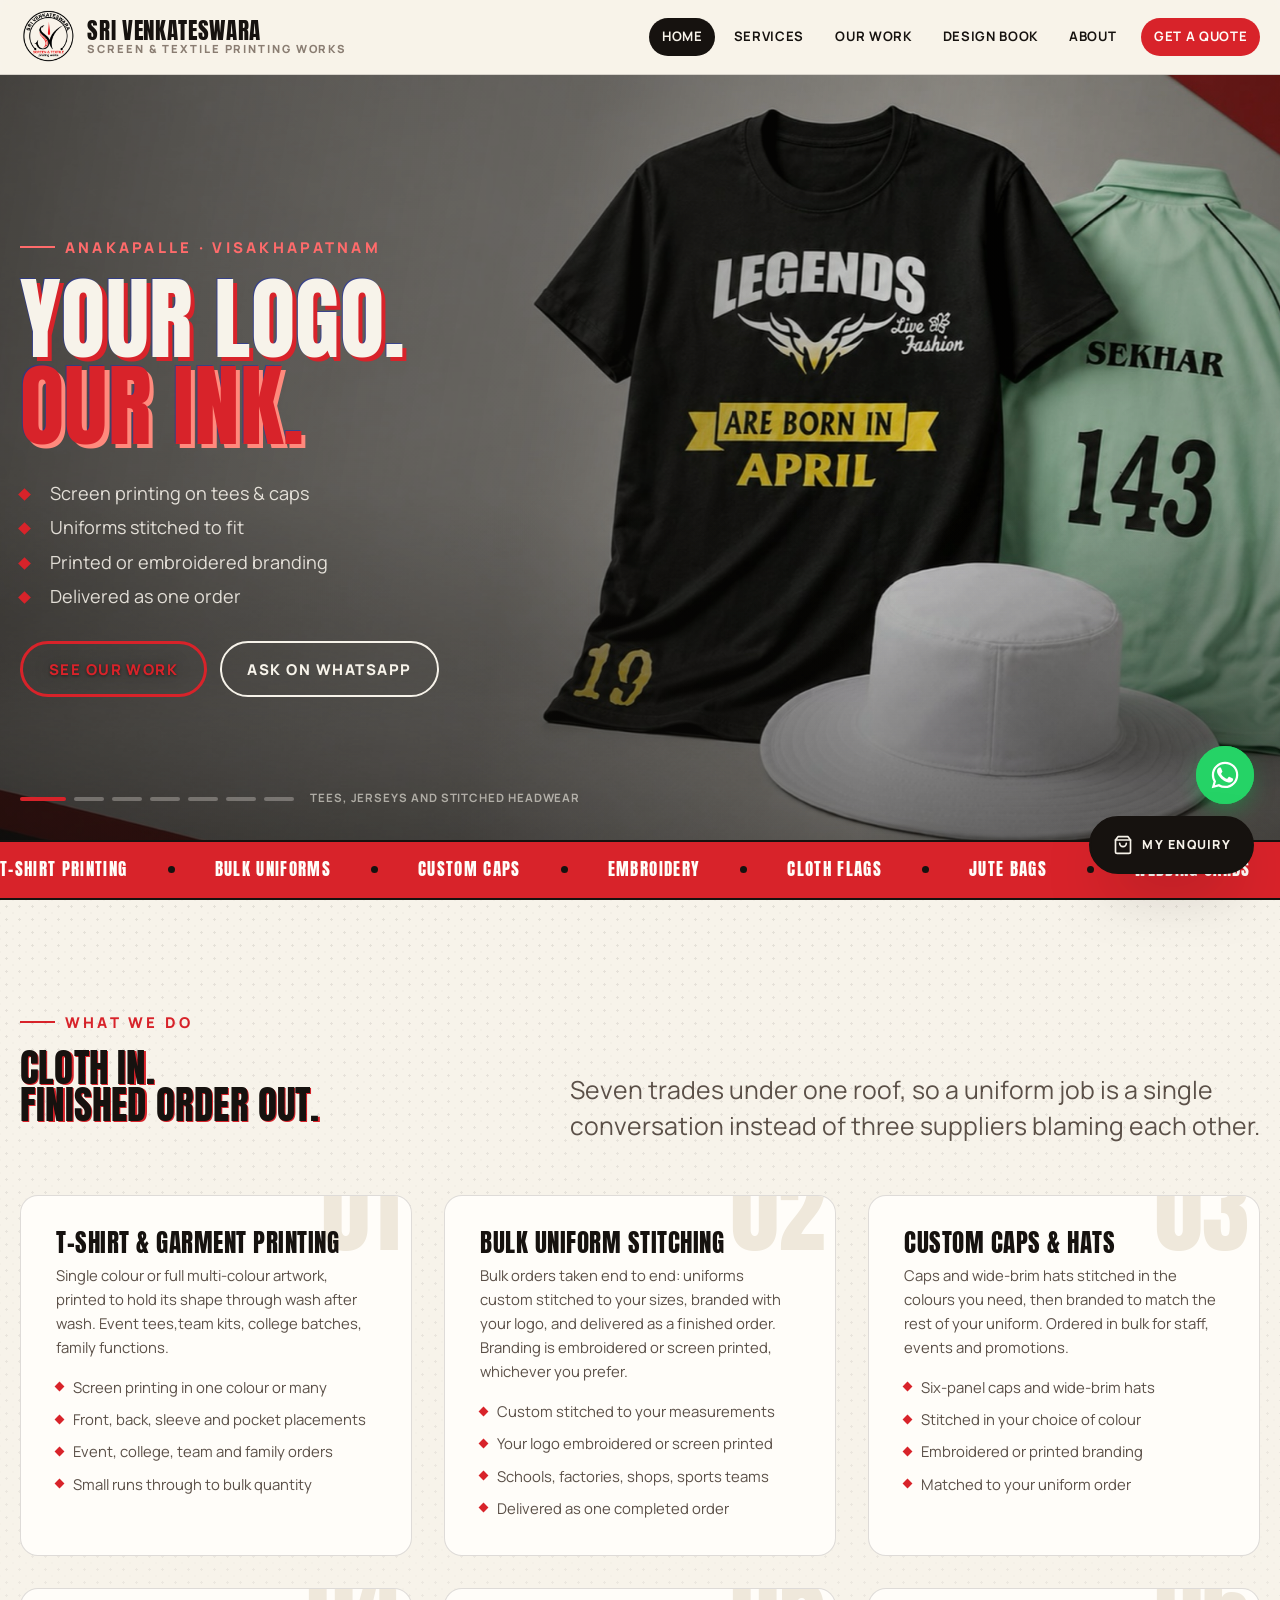
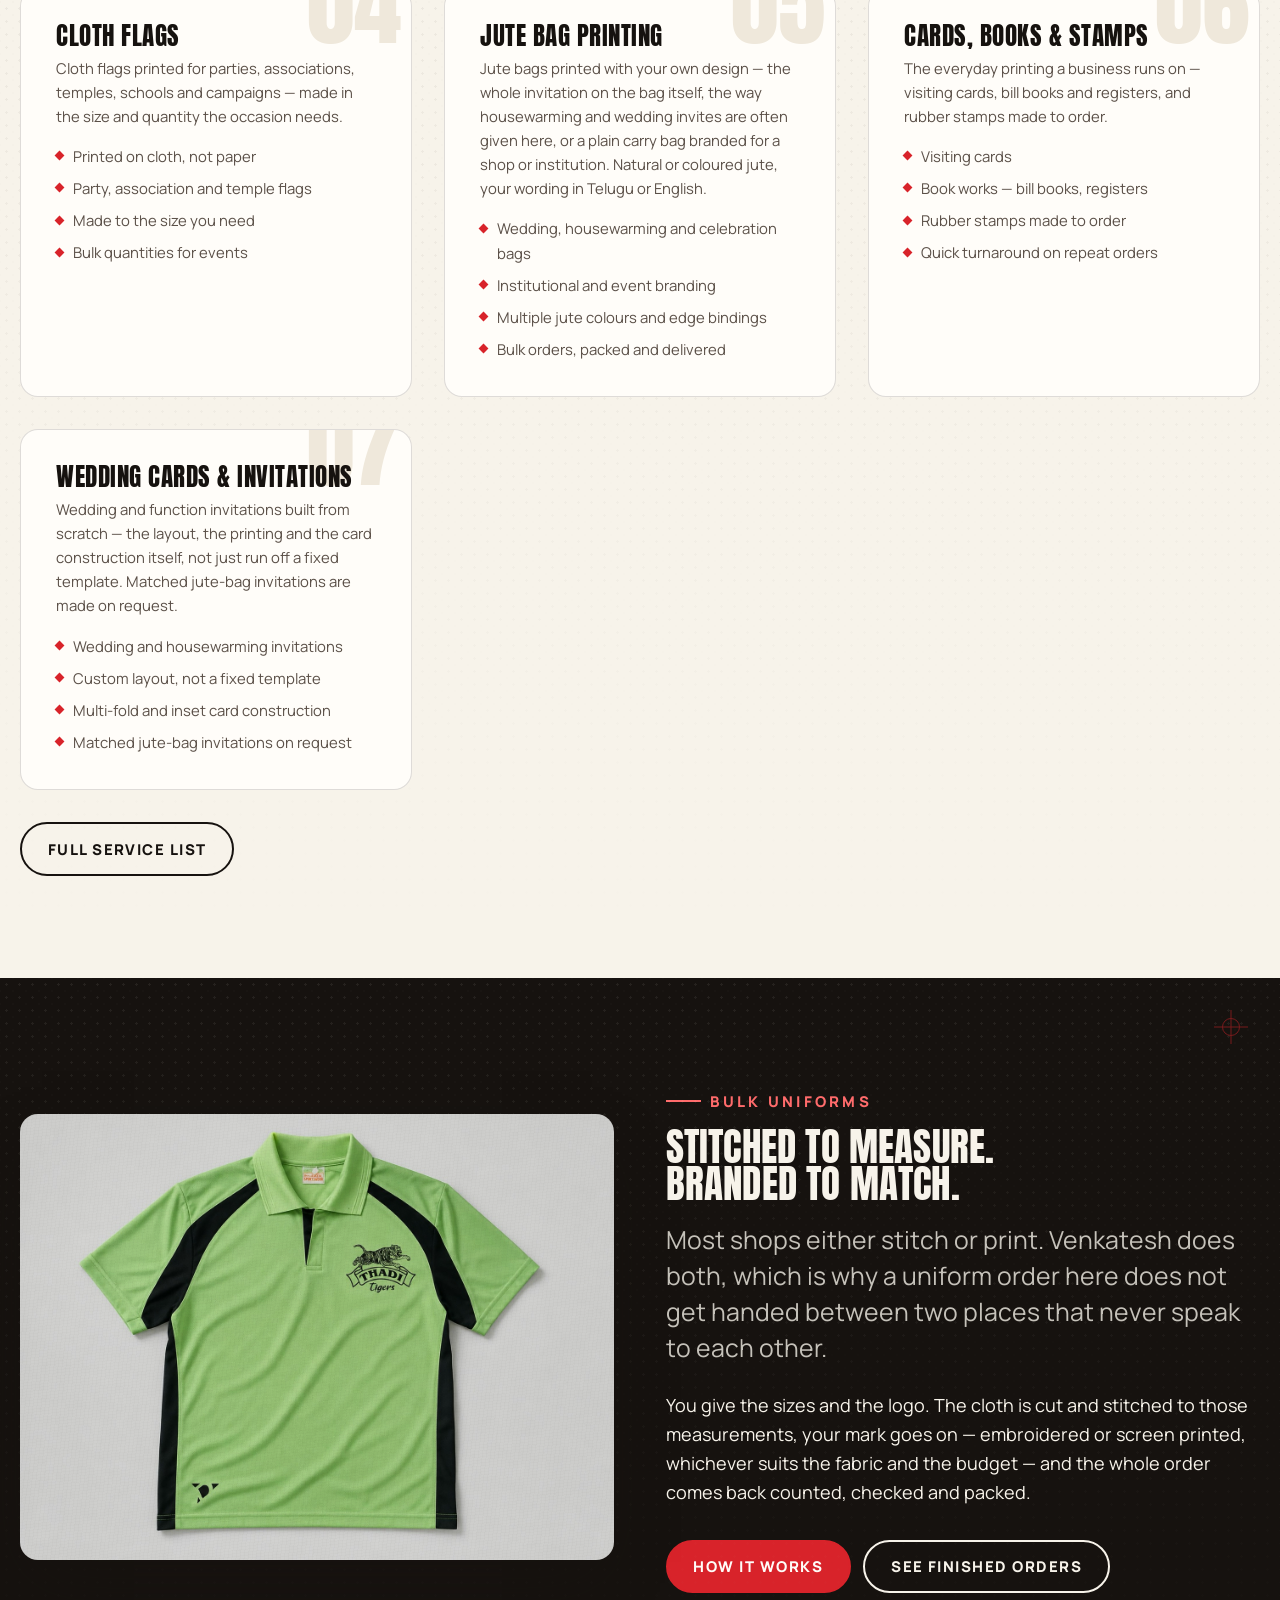
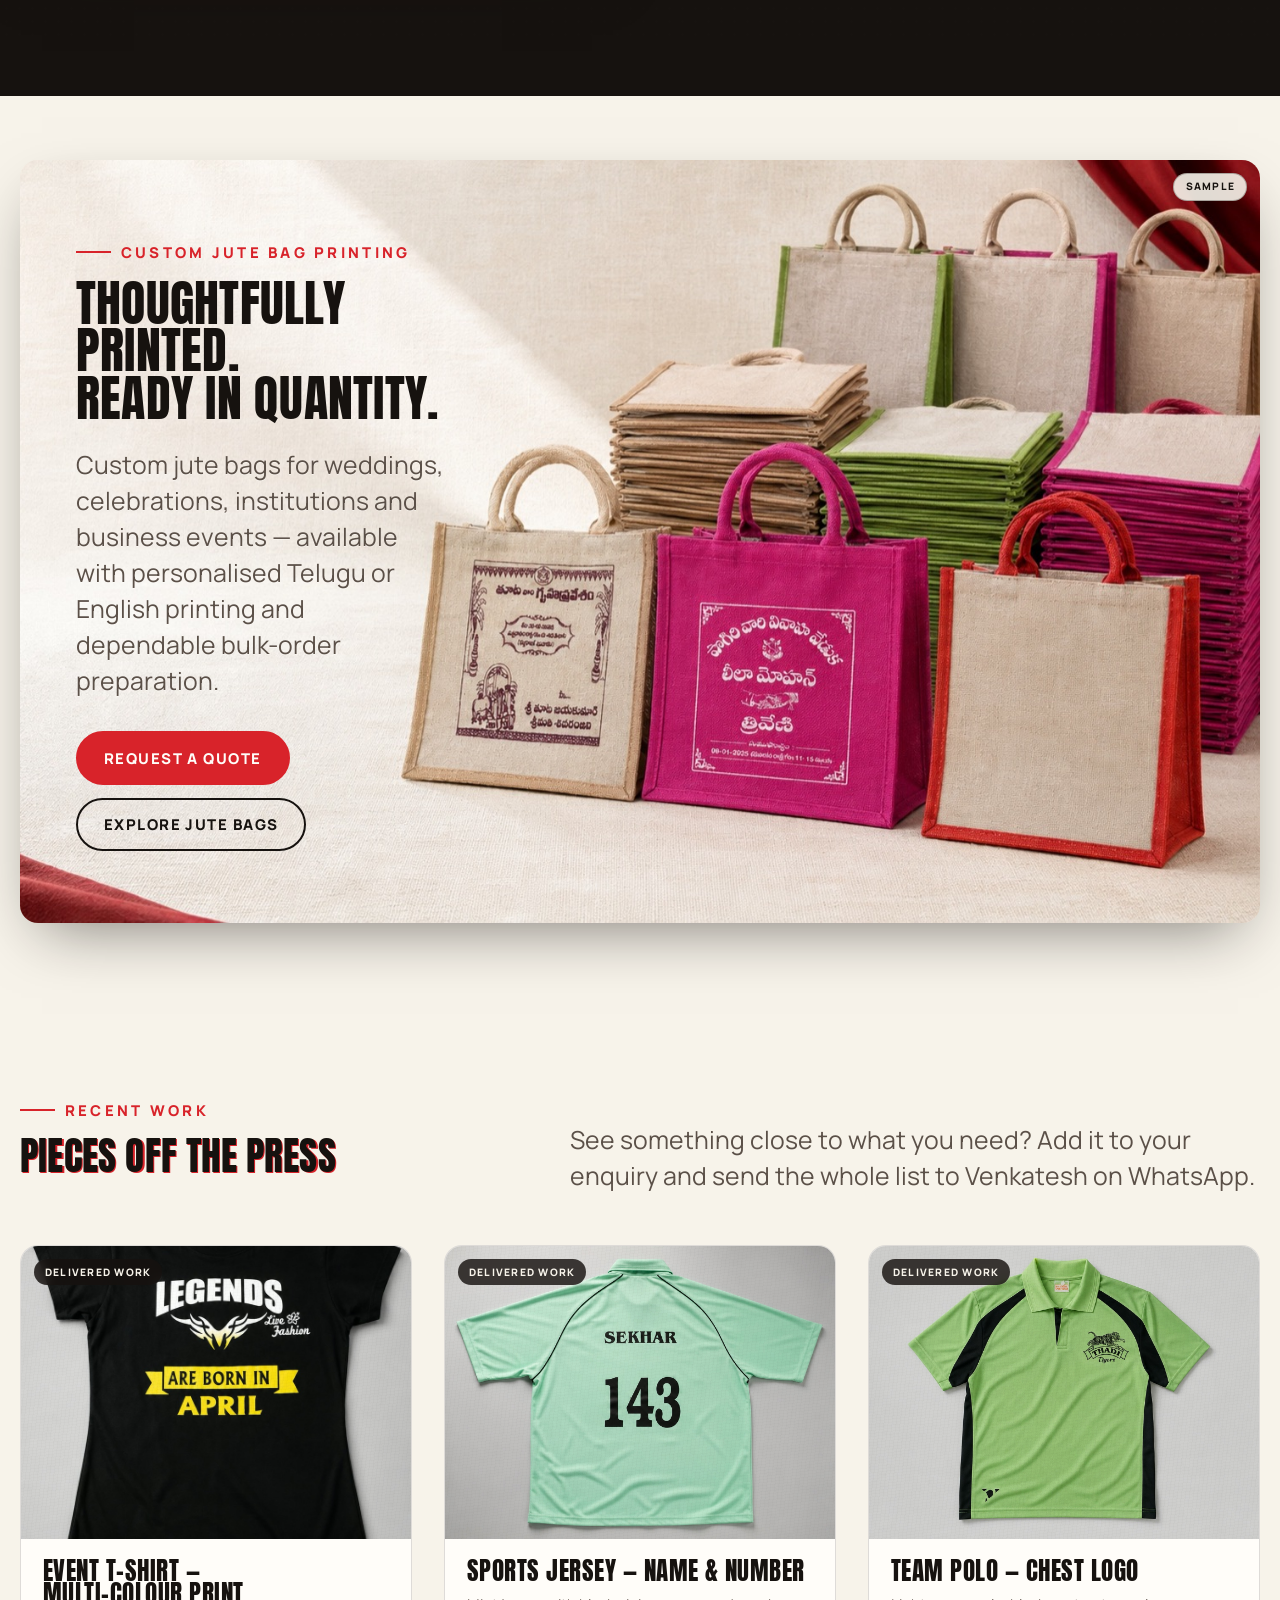
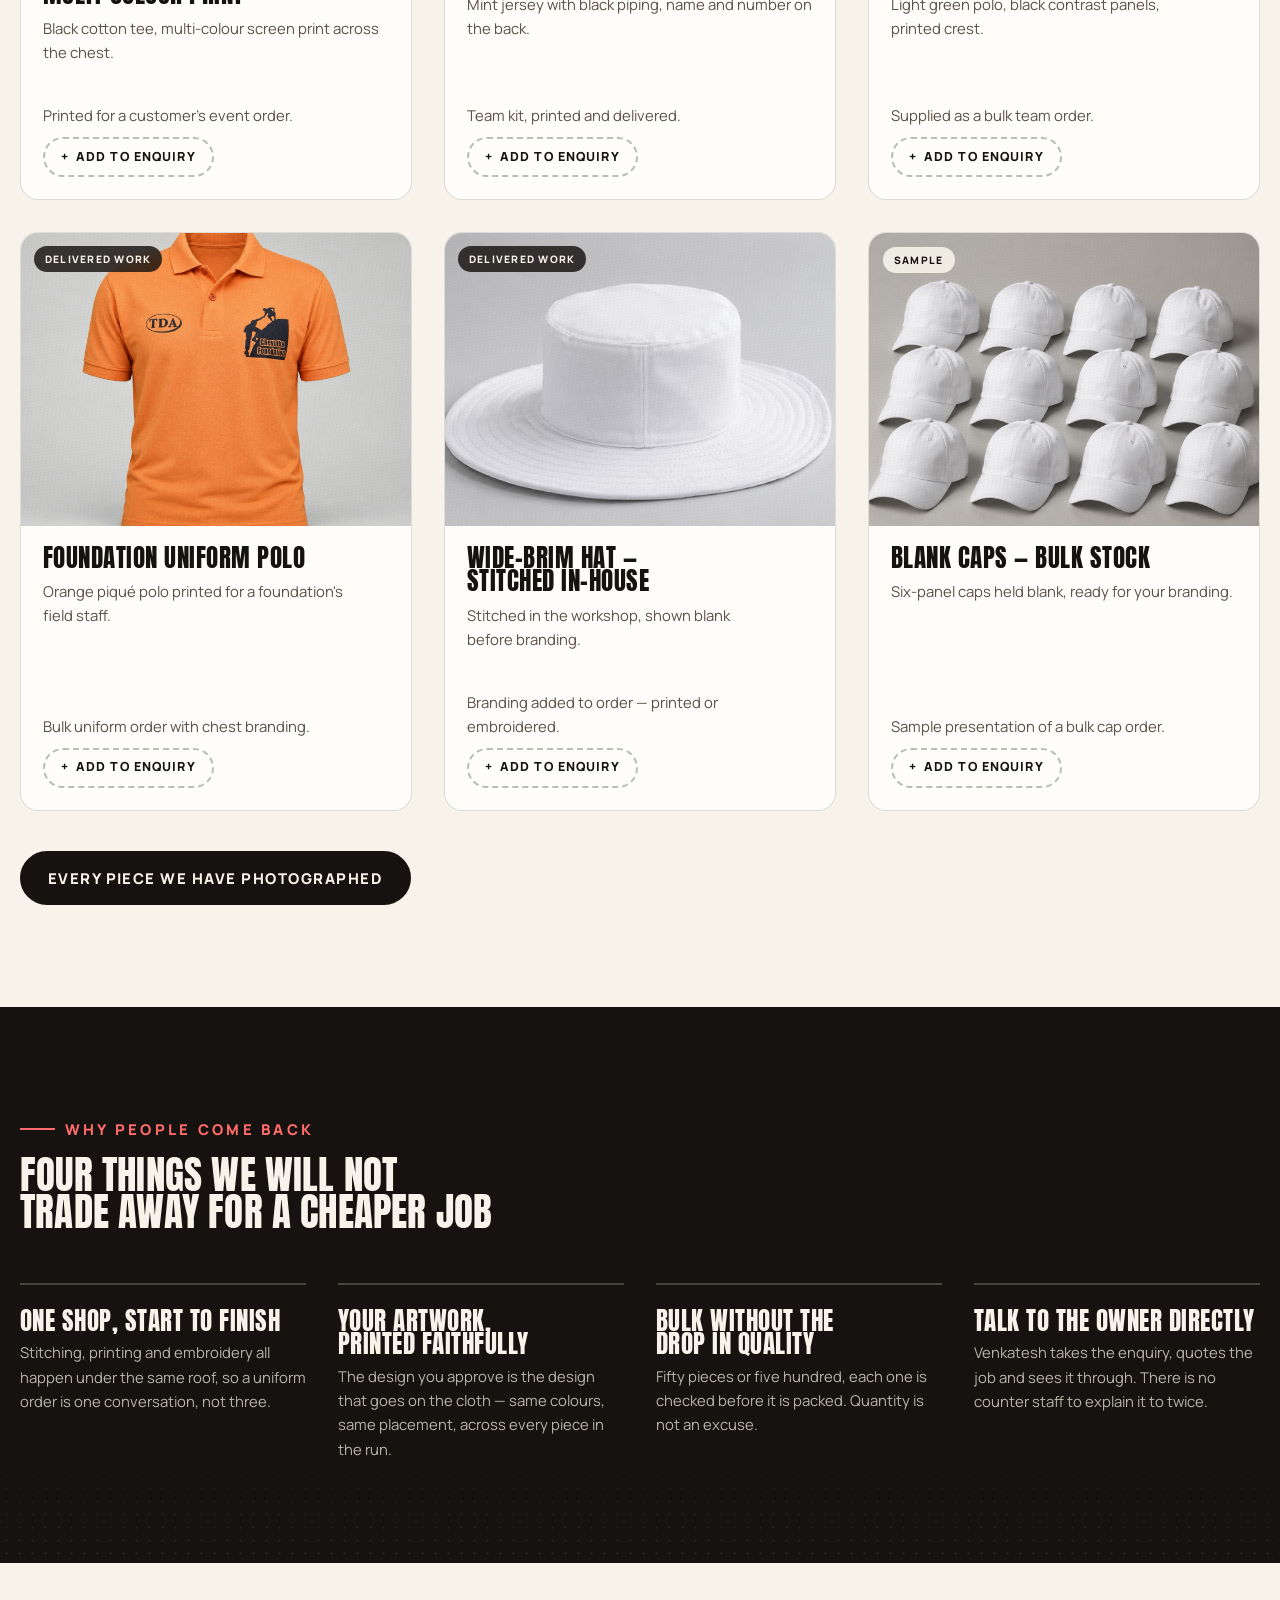
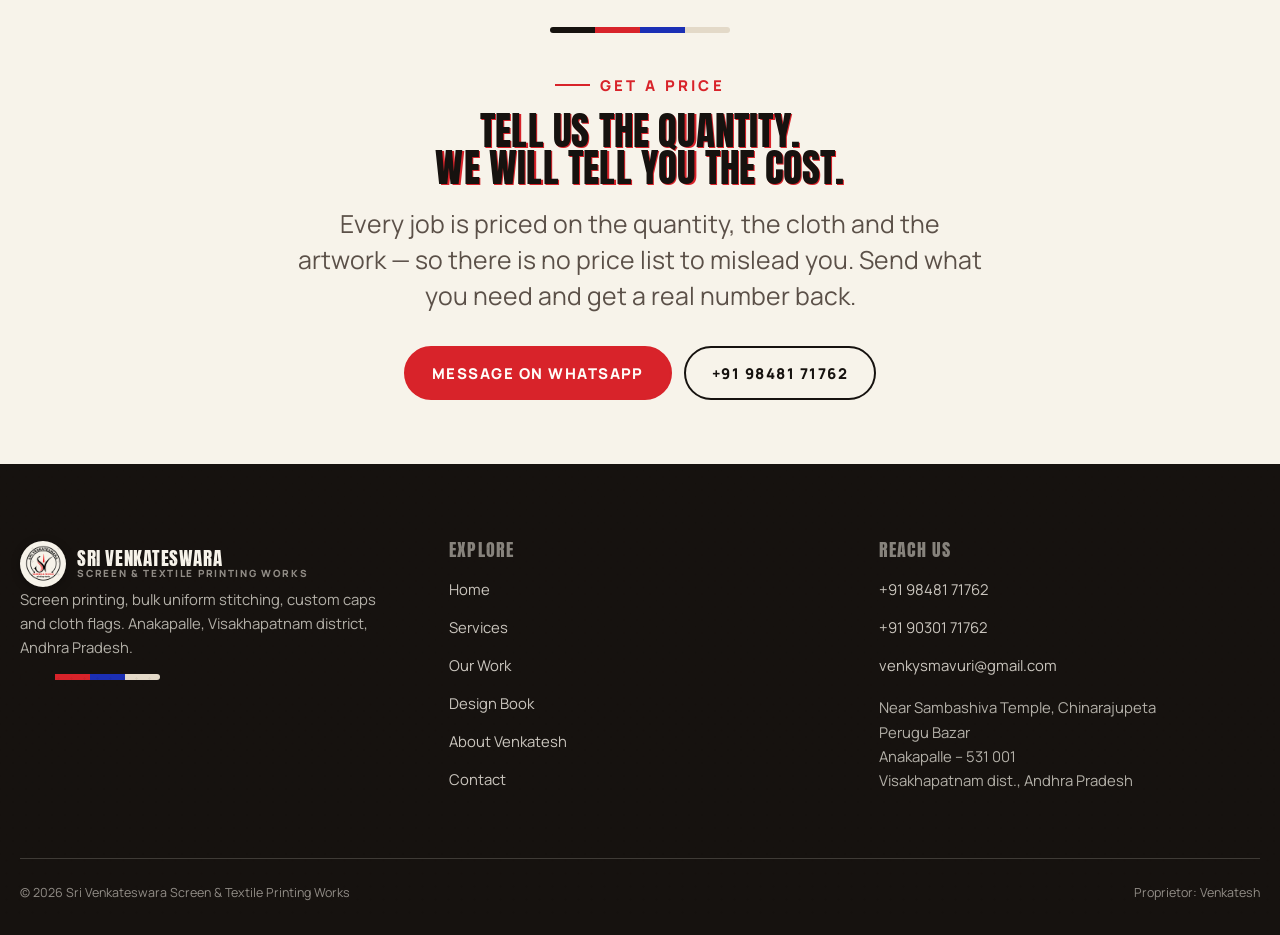
==== index.html @ 753bcceb "first commit" ====
<!doctype html>
<html lang="en">
<head>
<meta charset="utf-8">
<meta name="viewport" content="width=device-width, initial-scale=1">
<title>Sri Venkateswara Screen &amp; Textile Printing Works — Anakapalle</title>
<meta name="description" content="Screen printing, bulk uniform stitching, custom caps and cloth flags in Anakapalle, Visakhapatnam. Uniforms stitched to measure, branded by print or embroidery, delivered as one order.">
<meta name="theme-color" content="#16120f">
<meta name="color-scheme" content="light">

<meta property="og:type" content="website">
<meta property="og:title" content="Sri Venkateswara Screen &amp; Textile Printing Works">
<meta property="og:description" content="Screen printing, bulk uniform stitching and custom caps in Anakapalle. Stitched to measure, branded, delivered.">
<meta property="og:image" content="assets/img/hero/homepage-hero-core-products.jpg">
<meta name="twitter:card" content="summary_large_image">

<link rel="icon" href="assets/img/brand/logo.png" type="image/png">
<link rel="apple-touch-icon" href="assets/img/brand/logo.png">

<link rel="preconnect" href="https://fonts.googleapis.com">
<link rel="preconnect" href="https://fonts.gstatic.com" crossorigin>
<link rel="stylesheet" href="https://fonts.googleapis.com/css2?family=Anton&family=Manrope:wght@400;600;700;800&display=swap">
<link rel="stylesheet" href="assets/css/style.css">
</head>
<body>
<a class="skip-link" href="#main">Skip to main content</a>

<header class="site-header">
  <div class="wrap header-inner">
    <a class="brand" href="index.html">
      <img class="brand-mark" src="assets/img/brand/logo.png" alt="" width="46" height="46">
      <span class="brand-text">
        <span class="brand-name">Sri Venkateswara</span>
        <span class="brand-sub">Screen &amp; Textile Printing Works</span>
      </span>
    </a>

    <button class="nav-toggle" type="button" aria-expanded="false" aria-controls="site-nav">
      <span class="nav-toggle-bars" aria-hidden="true"></span> Menu
    </button>

    <nav class="site-nav" id="site-nav" aria-label="Main">
      <ul>
        <li><a href="index.html" aria-current="page">Home</a></li>
        <li><a href="services.html">Services</a></li>
        <li><a href="work.html">Our Work</a></li>
        <li><a href="sketchbook.html">Design Book</a></li>
        <li><a href="about.html">About</a></li>
        <li><a href="contact.html" class="nav-cta">Get a Quote</a></li>
      </ul>
    </nav>
  </div>
</header>

<main id="main">

  <!-- ================= Hero ================= -->
  <!-- Only slides whose product sits on the right are used here, so the
       headline never lands on top of a garment. -->
  <section class="hero">
    <div class="hero-slides" aria-hidden="true">
      <div class="hero-slide is-active" data-caption="Tees, jerseys and stitched headwear">
        <picture>
          <source media="(max-width: 760px)" srcset="assets/img/hero/mobile/homepage-hero-mobile-core-products.jpg">
          <img src="assets/img/hero/homepage-hero-core-products.jpg" alt="" fetchpriority="high" width="1920" height="1080">
        </picture>
      </div>
      <div class="hero-slide" data-caption="Bulk uniforms, branded to match" data-text-side="right">
        <picture>
          <source media="(max-width: 760px)" data-srcset="assets/img/hero/mobile/homepage-hero-mobile-uniforms.jpg">
          <img data-src="assets/img/hero/homepage-hero-uniforms.jpg" alt="" loading="lazy" width="1920" height="1080">
        </picture>
      </div>
      <div class="hero-slide" data-caption="Personalised couple and family tees">
        <picture>
          <source media="(max-width: 760px)" data-srcset="assets/img/hero/mobile/homepage-hero-mobile-couple-shirts.jpg">
          <img data-src="assets/img/hero/homepage-hero-couple-shirts.jpg" alt="" loading="lazy" width="1920" height="1080">
        </picture>
      </div>
      <div class="hero-slide" data-caption="Multi-colour print, into the weave">
        <picture>
          <source media="(max-width: 760px)" data-srcset="assets/img/hero/mobile/homepage-hero-mobile-textile-print.jpg">
          <img data-src="assets/img/hero/homepage-hero-textile-print.jpg" alt="" loading="lazy" width="1920" height="1080">
        </picture>
      </div>
      <div class="hero-slide" data-caption="Custom caps and branded headwear" data-text-side="right" style="--mob-crop-y:68%">
        <picture>
          <source media="(max-width: 760px)" data-srcset="assets/img/hero/mobile/homepage-hero-mobile-branded-headwear.jpg">
          <img data-src="assets/img/hero/homepage-hero-branded-headwear.jpg" alt="" loading="lazy" width="1920" height="1080">
        </picture>
      </div>
      <div class="hero-slide" data-caption="Custom printed jute bags" style="--mob-crop-y:62%">
        <picture>
          <source media="(max-width: 760px)" data-srcset="assets/img/hero/mobile/jute-hero-mobile.jpg">
          <img data-src="assets/img/hero/jute-hero-desktop.jpg" alt="" loading="lazy" width="1600" height="900">
        </picture>
      </div>
      <div class="hero-slide" data-caption="Anakapalle, since the shop opened">
        <picture>
          <source media="(max-width: 760px)" data-srcset="assets/img/hero/mobile/homepage-hero-mobile-3d-brand.jpg">
          <img data-src="assets/img/hero/homepage-hero-3d-brand-v3.jpg" alt="" loading="lazy" width="1920" height="1080">
        </picture>
      </div>
    </div>

    <div class="wrap">
      <div class="hero-body">
        <p class="kicker">Anakapalle &middot; Visakhapatnam</p>
        <h1 class="misreg">Your logo.<em>Our ink.</em></h1>
        <ul class="hero-points">
          <li>Screen printing on tees &amp; caps</li>
          <li>Uniforms stitched to fit</li>
          <li>Printed or embroidered branding</li>
          <li>Delivered as one order</li>
        </ul>
        <div class="hero-actions">
          <a class="btn btn--outline-red" href="work.html">See our work</a>
          <a class="btn btn--ghost" data-wa-link href="#" target="_blank" rel="noopener">
            Ask on WhatsApp</a>
        </div>
      </div>
    </div>

    <div class="hero-foot">
      <div class="hero-dots" role="group" aria-label="Choose a slide"></div>
      <p class="hero-caption"></p>
    </div>
  </section>

  <!-- A print run of the services, passing by. -->
  <div class="ticker" aria-hidden="true">
    <div class="ticker-track">
      <span>T-Shirt Printing</span><span>Bulk Uniforms</span>
      <span>Custom Caps</span><span>Embroidery</span><span>Cloth Flags</span>
      <span>Jute Bags</span><span>Wedding Cards</span>
      <span>Visiting Cards</span><span>Rubber Stamps</span><span>Book Works</span>
      <span>T-Shirt Printing</span><span>Bulk Uniforms</span>
      <span>Custom Caps</span><span>Embroidery</span><span>Cloth Flags</span>
      <span>Jute Bags</span><span>Wedding Cards</span>
      <span>Visiting Cards</span><span>Rubber Stamps</span><span>Book Works</span>
    </div>
  </div>

  <!-- ================= Services ================= -->
  <section class="section">
    <div class="halftone" aria-hidden="true"></div>
    <div class="wrap">
      <div class="section-head section-head--split" data-reveal>
        <div>
          <p class="kicker">What we do</p>
          <h2 class="misreg--tight">Cloth in.<br>Finished order out.</h2>
        </div>
        <p class="lede">Seven trades under one roof, so a uniform job is a single
          conversation instead of three suppliers blaming each other.</p>
      </div>

      <div class="grid grid--3" data-services></div>

      <p class="mt-3" style="margin-top:2rem">
        <a class="btn btn--ghost" href="services.html">Full service list</a>
      </p>
    </div>
  </section>

  <!-- ================= The uniform story ================= -->
  <section class="section on-ink">
    <div class="halftone" aria-hidden="true"></div>
    <span class="regmark" style="top:2rem;right:2rem" aria-hidden="true"><span></span></span>
    <div class="wrap">
      <div class="split" data-reveal>
        <div class="split-media grain">
          <img src="assets/img/products/uniform-thadi-tigers-studio.jpg"
               alt="A light green team polo shirt with black contrast panels and a printed chest crest"
               loading="lazy">
        </div>
        <div>
          <p class="kicker">Bulk uniforms</p>
          <h2>Stitched to measure.<br>Branded to match.</h2>
          <p class="lede">Most shops either stitch or print. Venkatesh does both, which
            is why a uniform order here does not get handed between two places
            that never speak to each other.</p>
          <p>You give the sizes and the logo. The cloth is cut and stitched to
            those measurements, your mark goes on &mdash; embroidered or screen
            printed, whichever suits the fabric and the budget &mdash; and the
            whole order comes back counted, checked and packed.</p>
          <div class="hero-actions">
            <a class="btn btn--red" href="services.html#uniforms">How it works</a>
            <a class="btn btn--ghost" href="work.html">See finished orders</a>
          </div>
        </div>
      </div>
    </div>
  </section>

  <!-- ================= Jute bags ================= -->
  <section class="section section--tight">
    <div class="wrap">
      <div class="promo" data-reveal>
        <div class="promo-media">
          <span class="badge badge--mock badge--tr">Sample</span>
          <picture>
            <source media="(max-width: 760px)" srcset="assets/img/hero/mobile/jute-hero-mobile.jpg">
            <img src="assets/img/hero/jute-hero-desktop.jpg"
                 alt="Natural, pink and multi-coloured jute bags with padded handles, printed with wedding invitations, arranged with folded blank bags"
                 loading="lazy" width="1600" height="900">
          </picture>
        </div>
        <div class="promo-body">
          <p class="kicker">Custom jute bag printing</p>
          <h2>Thoughtfully printed.<br>Ready in quantity.</h2>
          <p class="lede">Custom jute bags for weddings, celebrations,
            institutions and business events &mdash; available with personalised
            Telugu or English printing and dependable bulk-order preparation.</p>
          <div class="hero-actions">
            <a class="btn btn--red" href="contact.html">Request a Quote</a>
            <a class="btn btn--ghost" href="services.html#jute-process">Explore Jute Bags</a>
          </div>
        </div>
      </div>
    </div>
  </section>

  <!-- ================= Work ================= -->
  <section class="section">
    <div class="wrap">
      <div class="section-head section-head--split" data-reveal>
        <div>
          <p class="kicker">Recent work</p>
          <h2 class="misreg--tight">Pieces off the press</h2>
        </div>
        <p class="lede">See something close to what you need? Add it to your
          enquiry and send the whole list to Venkatesh on WhatsApp.</p>
      </div>

      <div class="grid grid--3" data-work-grid data-limit="6"></div>

      <p style="margin-top:2.5rem">
        <a class="btn" href="work.html">Every piece we have photographed</a>
      </p>
    </div>
  </section>

  <!-- ================= Promises ================= -->
  <section class="section on-ink">
    <div class="wrap">
      <div class="section-head" data-reveal>
        <p class="kicker">Why people come back</p>
        <h2>Four things we will not<br>trade away for a cheaper job</h2>
      </div>
      <div class="grid grid--4" data-promises></div>
    </div>
    <div class="halftone halftone--edge" aria-hidden="true"></div>
  </section>

  <!-- ================= Call to action ================= -->
  <section class="section section--tight">
    <div class="wrap wrap--narrow" style="text-align:center" data-reveal>
      <div class="inkstrip" style="max-width:180px;margin:0 auto 2rem"><i></i><i></i><i></i><i></i></div>
      <p class="kicker" style="justify-content:center">Get a price</p>
      <h2 class="misreg--tight">Tell us the quantity.<br>We will tell you the cost.</h2>
      <p class="lede" style="margin-inline:auto">Every job is priced on the
        quantity, the cloth and the artwork &mdash; so there is no price list to
        mislead you. Send what you need and get a real number back.</p>
      <div class="hero-actions" style="justify-content:center">
        <a class="btn btn--red" data-wa-link href="#" target="_blank" rel="noopener">
          Message on WhatsApp</a>
        <a class="btn btn--ghost" data-tel href="#">Call the shop</a>
      </div>
    </div>
  </section>

</main>

<footer class="site-footer">
  <div class="halftone" aria-hidden="true"></div>
  <div class="wrap footer-grid">
    <div>
      <a class="brand" href="index.html">
        <img class="brand-mark" src="assets/img/brand/logo.png" alt="" width="46" height="46">
        <span class="brand-text">
          <span class="brand-name">Sri Venkateswara</span>
          <span class="brand-sub">Screen &amp; Textile Printing Works</span>
        </span>
      </a>
      <p class="footer-blurb">Screen printing, bulk uniform stitching, custom caps
        and cloth flags. Anakapalle, Visakhapatnam district, Andhra Pradesh.</p>
      <div class="inkstrip" style="max-width:140px"><i></i><i></i><i></i><i></i></div>
    </div>

    <nav class="footer-nav" aria-label="Pages">
      <h4>Explore</h4>
      <ul>
        <li><a href="index.html">Home</a></li>
        <li><a href="services.html">Services</a></li>
        <li><a href="work.html">Our Work</a></li>
        <li><a href="sketchbook.html">Design Book</a></li>
        <li><a href="about.html">About Venkatesh</a></li>
        <li><a href="contact.html">Contact</a></li>
      </ul>
    </nav>

    <div class="footer-nav">
      <h4>Reach us</h4>
      <ul>
        <li><a data-tel href="#">+91 98481 71762</a></li>
        <li><a data-tel-alt href="#">+91 90301 71762</a></li>
        <li><a data-email href="#">venkysmavuri@gmail.com</a></li>
      </ul>
      <p class="footer-blurb" style="margin-top:1rem" data-address></p>
    </div>
  </div>

  <div class="wrap footer-bottom">
    <p>&copy; <span data-year>2026</span> Sri Venkateswara Screen &amp; Textile Printing Works</p>
    <p>Proprietor: Venkatesh</p>
  </div>
</footer>

<script src="assets/js/data.js"></script>
<script src="assets/js/site.js"></script>
</body>
</html>
---- assets/css/style.css ----
/* =========================================================================
   Sri Venkateswara Screen & Textile Printing Works
   -------------------------------------------------------------------------
   The whole site's styling. No framework, no build step, nothing to install:
   this file and two small scripts are the site.

   The look comes from the trade itself. A screen print is ink pressed
   through mesh, one colour at a time, each colour on its own screen. When
   the screens sit a hair out of true you get misregistration — a red ghost
   peeking out from behind the black. Printers chase it away; here it is the
   house signature, used deliberately on headings and nowhere else.

   Everything textural is drawn with gradients — halftone dots, ink grain,
   registration marks — so there is not one decorative image to download.

   Sections: 1 Tokens  2 Reset  3 Type  4 Layout  5 Ink motifs  6 Buttons
             7 Header  8 Hero  9 Cards  10 Sections  11 Footer
             12 Quote dock  13 Lightbox  14 Motion  15 Print
   ========================================================================= */

/* ---------- 1. Tokens ---------------------------------------------------- */
:root {
  /* Ink. Not pure black — printing ink on cloth never is. */
  --ink:          #16120f;
  --ink-2:        #2a231e;
  --ink-soft:     #5b5048;
  --ink-faint:    #8a7d72;

  /* The two colours off the shop's own logo and card. */
  --red:          #d8232a;
  --red-deep:     #a8161c;
  --red-lit:      #ff8a7d;   /* the same ink laid thinner — for ghosting red on red */
  --red-glow:     rgba(216, 35, 42, .32);
  --blue:         #1b2fb5;

  /* Paper. Warm, because cloth and card are warm. */
  --paper:        #f7f3ea;
  --paper-2:      #efe8db;
  --paper-3:      #e3d9c8;
  --white:        #fffdf9;

  --line:         rgba(22, 18, 15, .14);
  --line-strong:  rgba(22, 18, 15, .28);

  /* Type. Anton is a poster face — it is the condensed shout you see
     screen printed across the front of a tee. Manrope reads underneath it. */
  --display: "Anton", "Haettenschweiler", "Arial Narrow", sans-serif;
  --body:    "Manrope", ui-sans-serif, system-ui, -apple-system, "Segoe UI", sans-serif;

  /* A fluid scale, so nothing needs a breakpoint to stay in proportion. */
  --step--1: clamp(.82rem, .78rem + .2vw, .93rem);
  --step-0:  clamp(1rem, .95rem + .25vw, 1.13rem);
  --step-1:  clamp(1.25rem, 1.15rem + .5vw, 1.6rem);
  --step-2:  clamp(1.7rem, 1.45rem + 1.2vw, 2.6rem);
  --step-3:  clamp(2.3rem, 1.8rem + 2.4vw, 4rem);
  --step-4:  clamp(3rem, 2rem + 4.6vw, 6.5rem);

  --wrap:    1240px;
  --wrap-narrow: 780px;

  --r-sm: 4px;
  --r:    10px;
  --r-lg: 18px;
  --r-pill: 999px;

  --shadow-sm: 0 1px 2px rgba(22, 18, 15, .1);
  --shadow:    0 6px 20px -8px rgba(22, 18, 15, .38);
  --shadow-lg: 0 24px 60px -22px rgba(22, 18, 15, .55);

  --dur: .28s;
  --ease: cubic-bezier(.22, .61, .36, 1);

  --header-h: 74px;
  --ticker-h: 60px;

  color-scheme: light;
}

/* ---------- 2. Reset ----------------------------------------------------- */
*, *::before, *::after { box-sizing: border-box; }

html {
  -webkit-text-size-adjust: 100%;
  scroll-behavior: smooth;
  scroll-padding-top: calc(var(--header-h) + 1rem);
}

body {
  margin: 0;
  background: var(--paper);
  color: var(--ink);
  font-family: var(--body);
  font-size: var(--step-0);
  line-height: 1.62;
  -webkit-font-smoothing: antialiased;
  overflow-x: hidden;
}

img, svg, video { display: block; max-width: 100%; }
img { height: auto; }

button, input, select, textarea { font: inherit; color: inherit; }
button { cursor: pointer; }

a { color: inherit; }

:focus-visible {
  outline: 3px solid var(--blue);
  outline-offset: 3px;
  border-radius: 2px;
}

.visually-hidden {
  position: absolute !important;
  width: 1px; height: 1px;
  margin: -1px; padding: 0;
  overflow: hidden;
  clip: rect(0 0 0 0);
  clip-path: inset(50%);
  white-space: nowrap;
}

.skip-link {
  position: absolute;
  top: -100px; left: 1rem;
  z-index: 999;
  padding: .7rem 1.2rem;
  background: var(--ink);
  color: var(--paper);
  font-weight: 700;
  border-radius: 0 0 var(--r) var(--r);
  transition: top var(--dur) var(--ease);
}
.skip-link:focus { top: 0; }

/* ---------- 3. Type ------------------------------------------------------ */
h1, h2, h3, h4 {
  font-family: var(--display);
  font-weight: 400;
  line-height: .96;
  letter-spacing: .005em;
  text-transform: uppercase;
  margin: 0 0 .5em;
  text-wrap: balance;
}

h1 { font-size: var(--step-3); }
h2 { font-size: var(--step-2); }
h3 { font-size: var(--step-1); letter-spacing: .02em; }
h4 { font-size: var(--step-0); letter-spacing: .06em; }

p { margin: 0 0 1em; text-wrap: pretty; }
p:last-child { margin-bottom: 0; }

/* The house signature. A red screen sitting a hair behind the black one,
   exactly the way a two-colour job looks when the registration is off by a
   thread. Drawn with a shadow, so the text stays real text — selectable,
   searchable, and readable to a screen reader. */
.misreg {
  position: relative;
  text-shadow:
    .045em .045em 0 var(--red),
   -.012em -.012em 0 rgba(27, 47, 181, .55);
}
.misreg--tight { text-shadow: .03em .03em 0 var(--red); }

/* Knocked-out type: the paper showing through the ink. */
.knockout {
  color: transparent;
  -webkit-text-stroke: 2px var(--ink);
  text-stroke: 2px var(--ink);
}
.on-ink .knockout { -webkit-text-stroke-color: var(--paper); text-stroke-color: var(--paper); }

/* The little label above a heading — set like a job-sheet reference. */
.kicker {
  display: inline-flex;
  align-items: center;
  gap: .6rem;
  margin: 0 0 1rem;
  font-family: var(--body);
  font-size: var(--step--1);
  font-weight: 800;
  letter-spacing: .22em;
  text-transform: uppercase;
  color: var(--red);
}
.kicker::before {
  content: "";
  width: 2.2rem; height: 2px;
  background: currentColor;
}
.on-ink .kicker { color: #ff6b6b; }

.lede {
  font-size: var(--step-1);
  line-height: 1.45;
  color: var(--ink-soft);
  max-width: 46ch;
}
.on-ink .lede { color: rgba(247, 243, 234, .78); }

.muted { color: var(--ink-soft); }
.small { font-size: var(--step--1); }

/* ---------- 4. Layout ---------------------------------------------------- */
.wrap {
  width: min(100% - 2.5rem, var(--wrap));
  margin-inline: auto;
}
.wrap--narrow { max-width: var(--wrap-narrow); }

.section { padding: clamp(3.5rem, 8vw, 7rem) 0; position: relative; }
.section--tight { padding: clamp(2.5rem, 5vw, 4rem) 0; }

/* Ink sections: the press run, white cloth to black. */
.on-ink {
  background: var(--ink);
  color: var(--paper);
}
.on-ink h1, .on-ink h2, .on-ink h3 { color: var(--paper); }

.grid { display: grid; gap: clamp(1.2rem, 2.5vw, 2rem); }
.grid--2 { grid-template-columns: repeat(auto-fit, minmax(min(100%, 320px), 1fr)); }
.grid--3 { grid-template-columns: repeat(auto-fit, minmax(min(100%, 290px), 1fr)); }
.grid--4 { grid-template-columns: repeat(auto-fit, minmax(min(100%, 220px), 1fr)); }

.section-head {
  max-width: 60ch;
  margin-bottom: clamp(2rem, 4vw, 3.5rem);
}
.section-head--split {
  max-width: none;
  display: flex;
  flex-wrap: wrap;
  align-items: flex-end;
  justify-content: space-between;
  gap: 1.5rem;
}
.section-head--split > div { max-width: 52ch; }

/* ---------- 5. Ink motifs ------------------------------------------------ */
/* Halftone: the dot screen that turns a photograph into something a press
   can print. Two offset dot grids, so it reads as a screen and not as
   polka dots. Purely decorative, so it never carries meaning. */
.halftone {
  position: absolute;
  inset: 0;
  pointer-events: none;
  opacity: .5;
  background-image:
    radial-gradient(circle at center, currentColor 1.1px, transparent 1.2px),
    radial-gradient(circle at center, currentColor .7px, transparent .8px);
  background-size: 13px 13px, 13px 13px;
  background-position: 0 0, 6.5px 6.5px;
  color: rgba(22, 18, 15, .16);
  -webkit-mask-image: linear-gradient(180deg, #000, transparent);
  mask-image: linear-gradient(180deg, #000, transparent);
}
.on-ink .halftone { color: rgba(247, 243, 234, .14); }

/* A fade of the dot screen used as an edge, top or bottom of a band. */
.halftone--edge {
  inset: auto 0 0 0;
  height: 120px;
  -webkit-mask-image: linear-gradient(0deg, #000, transparent);
  mask-image: linear-gradient(0deg, #000, transparent);
}

/* Registration crosshair — the target printed outside the artwork so each
   screen can be lined up against the last. */
.regmark {
  position: absolute;
  width: 34px; height: 34px;
  opacity: .5;
  pointer-events: none;
  color: var(--red);
}
.regmark::before,
.regmark::after {
  content: "";
  position: absolute;
  background: currentColor;
}
.regmark::before { left: 50%; top: 0; bottom: 0; width: 1px; transform: translateX(-50%); }
.regmark::after  { top: 50%; left: 0; right: 0; height: 1px; transform: translateY(-50%); }
.regmark span {
  position: absolute;
  inset: 8px;
  border: 1px solid currentColor;
  border-radius: 50%;
}

/* Ink grain, laid over photographs so they sit on the same paper as the
   rest of the page rather than floating above it. */
.grain::after {
  content: "";
  position: absolute;
  inset: 0;
  pointer-events: none;
  opacity: .3;
  mix-blend-mode: multiply;
  background-image:
    repeating-linear-gradient(97deg,  rgba(22, 18, 15, .05) 0 1px, transparent 1px 4px),
    repeating-linear-gradient(173deg, rgba(22, 18, 15, .04) 0 1px, transparent 1px 3px);
}

/* The colour-separation strip: the ink swatches from a job sheet. */
.inkstrip {
  display: flex;
  height: 6px;
  overflow: hidden;
  border-radius: var(--r-pill);
}
.inkstrip i { flex: 1; }
.inkstrip i:nth-child(1) { background: var(--ink); }
.inkstrip i:nth-child(2) { background: var(--red); }
.inkstrip i:nth-child(3) { background: var(--blue); }
.inkstrip i:nth-child(4) { background: var(--paper-3); }

/* ---------- 6. Buttons --------------------------------------------------- */
.btn {
  display: inline-flex;
  align-items: center;
  justify-content: center;
  gap: .55rem;
  min-height: 50px;
  padding: .8rem 1.6rem;
  border: 2px solid var(--ink);
  border-radius: var(--r-pill);
  background: var(--ink);
  color: var(--paper);
  font-family: var(--body);
  font-size: var(--step--1);
  font-weight: 800;
  letter-spacing: .1em;
  text-transform: uppercase;
  text-decoration: none;
  white-space: nowrap;
  transition: transform var(--dur) var(--ease), background var(--dur) var(--ease),
              color var(--dur) var(--ease), box-shadow var(--dur) var(--ease),
              border-color var(--dur) var(--ease);
}
.btn:hover { transform: translateY(-2px); box-shadow: var(--shadow); }
.btn:active { transform: translateY(0); }

.btn--red { background: var(--red); border-color: var(--red); color: var(--white); }
.btn--red:hover { background: var(--red-deep); border-color: var(--red-deep); }

.btn--ghost { background: transparent; color: var(--ink); }
.btn--ghost:hover { background: var(--ink); color: var(--paper); }
.on-ink .btn--ghost { color: var(--paper); border-color: var(--paper); }
.on-ink .btn--ghost:hover { background: var(--paper); color: var(--ink); }

/* Same idea as .btn--ghost — transparent, so the photograph behind it is
   never blocked — but in the brand red rather than the ink/paper pairing,
   and with a heavier border so it still reads as the primary action next to
   a plain outline button like "Ask on WhatsApp". The text carries a soft
   dark halo rather than a solid backing, so it stays legible over whichever
   part of a busy photograph happens to sit behind it without adding a fill
   the request was explicit about not wanting. */
.btn--outline-red {
  background: transparent;
  border-width: 3px;
  border-color: var(--red);
  color: var(--red);
  text-shadow: 0 1px 3px rgba(12, 10, 8, .55), 0 0 16px rgba(12, 10, 8, .4);
}
.btn--outline-red:hover {
  background: var(--red);
  border-color: var(--red);
  color: var(--white);
  text-shadow: none;
}

.btn--sm { min-height: 40px; padding: .5rem 1.1rem; font-size: .76rem; }
.btn--block { width: 100%; }

/* The add-to-quote control on a work card. Reads as a stamp, not a button. */
.btn-add {
  display: inline-flex;
  align-items: center;
  gap: .45rem;
  min-height: 40px;
  padding: .45rem 1rem;
  border: 2px dashed var(--line-strong);
  border-radius: var(--r-pill);
  background: rgba(255, 253, 249, .9);
  font-size: .78rem;
  font-weight: 800;
  letter-spacing: .09em;
  text-transform: uppercase;
  transition: all var(--dur) var(--ease);
}
.btn-add:hover { border-color: var(--red); border-style: solid; color: var(--red); }
.btn-add[aria-pressed="true"] {
  border-style: solid;
  border-color: var(--ink);
  background: var(--ink);
  color: var(--paper);
}

/* ---------- 7. Header ---------------------------------------------------- */
.site-header {
  position: sticky;
  top: 0;
  z-index: 60;
  background: rgba(247, 243, 234, .88);
  backdrop-filter: saturate(180%) blur(14px);
  -webkit-backdrop-filter: saturate(180%) blur(14px);
  border-bottom: 1px solid var(--line);
  transition: box-shadow var(--dur) var(--ease);
}
.site-header.is-stuck { box-shadow: 0 6px 24px -16px rgba(22, 18, 15, .8); }

.header-inner {
  display: flex;
  align-items: center;
  gap: 1.25rem;
  min-height: var(--header-h);
}

.brand {
  display: flex;
  align-items: center;
  gap: .7rem;
  text-decoration: none;
  margin-right: auto;
}
.brand-mark { width: 46px; height: 46px; object-fit: contain; flex: none; }

/* Sized up specifically for the header — the owner's ask, "the logo and
   name aren't visible enough." Scoped to .site-header rather than changing
   the shared .brand-mark/.brand-name/.brand-sub classes outright, so the
   footer's brand block (sized separately, with its own light backing disc)
   is untouched. --header-h stays 74px either way: 56px leaves 18px of
   breathing room top and bottom, comfortably inside the header's existing
   height rather than growing it. */
.site-header .brand-mark { width: 56px; height: 56px; }
.site-header .brand-name { font-size: 1.42rem; }
.site-header .brand-sub { font-size: .7rem; }

/* The logo is black line art (plus a little red) on a transparent PNG —
   reads fine on the header's cream background, but on the footer's dark ink
   it nearly vanishes: only the red flame and "SCREEN & TEXTILE" survive,
   the ring text and monogram outline disappear into the same dark colour.
   Neither the flat black logo nor the "mono" variant is a light-coloured
   version, so rather than generate a new asset, the footer gets a small
   warm-paper disc behind just the mark — cheap, contained, and it keeps
   working even if the logo file itself changes later. */
.site-footer .brand-mark {
  background: var(--paper);
  border-radius: 50%;
  padding: 4px;
  box-shadow: 0 2px 10px rgba(0, 0, 0, .3);
}
.brand-text { display: grid; line-height: 1.05; }
.brand-name {
  font-family: var(--display);
  font-size: 1.16rem;
  letter-spacing: .03em;
  text-transform: uppercase;
}
.brand-sub {
  font-size: .62rem;
  font-weight: 800;
  letter-spacing: .17em;
  text-transform: uppercase;
  color: var(--ink-faint);
}

.site-nav ul {
  display: flex;
  align-items: center;
  gap: .35rem;
  margin: 0; padding: 0;
  list-style: none;
}
.site-nav a {
  display: block;
  padding: .5rem .8rem;
  border-radius: var(--r-pill);
  font-size: .82rem;
  font-weight: 700;
  letter-spacing: .05em;
  text-transform: uppercase;
  text-decoration: none;
  transition: background var(--dur) var(--ease), color var(--dur) var(--ease);
}
.site-nav a:hover { background: var(--paper-3); }
.site-nav a[aria-current="page"] { background: var(--ink); color: var(--paper); }
.site-nav .nav-cta {
  background: var(--red);
  color: var(--white);
  margin-left: .4rem;
}
.site-nav .nav-cta:hover { background: var(--red-deep); }

.nav-toggle {
  display: none;
  align-items: center;
  gap: .5rem;
  min-height: 44px;
  padding: .5rem .9rem;
  border: 2px solid var(--ink);
  border-radius: var(--r-pill);
  background: transparent;
  font-size: .76rem;
  font-weight: 800;
  letter-spacing: .1em;
  text-transform: uppercase;
}
.nav-toggle-bars, .nav-toggle-bars::before, .nav-toggle-bars::after {
  display: block;
  width: 17px; height: 2px;
  background: currentColor;
  transition: transform var(--dur) var(--ease), opacity var(--dur) var(--ease);
}
.nav-toggle-bars { position: relative; }
.nav-toggle-bars::before, .nav-toggle-bars::after { content: ""; position: absolute; left: 0; }
.nav-toggle-bars::before { top: -6px; }
.nav-toggle-bars::after  { top: 6px; }
.nav-toggle[aria-expanded="true"] .nav-toggle-bars { background: transparent; }
.nav-toggle[aria-expanded="true"] .nav-toggle-bars::before { transform: translateY(6px) rotate(45deg); }
.nav-toggle[aria-expanded="true"] .nav-toggle-bars::after  { transform: translateY(-6px) rotate(-45deg); }

@media (max-width: 1020px) {
  .nav-toggle { display: inline-flex; }
  .site-nav {
    position: fixed;
    inset: var(--header-h) 0 auto 0;
    max-height: calc(100dvh - var(--header-h));
    overflow: auto;
    padding: 1rem 1.25rem 2rem;
    background: var(--paper);
    border-bottom: 2px solid var(--ink);
    box-shadow: var(--shadow-lg);
    transform: translateY(-12px);
    opacity: 0;
    visibility: hidden;
    transition: all var(--dur) var(--ease);
  }
  .site-nav.is-open { transform: none; opacity: 1; visibility: visible; }
  .site-nav ul { flex-direction: column; align-items: stretch; gap: .15rem; }
  .site-nav a { padding: .85rem 1rem; font-size: .95rem; border-radius: var(--r); }
  .site-nav .nav-cta { margin: .5rem 0 0; text-align: center; }
}

/* ---------- 8. Hero ------------------------------------------------------ */
.hero {
  position: relative;
  min-height: min(90vh, 780px);
  display: grid;
  align-items: center;
  overflow: hidden;
  background: var(--ink);
  color: var(--paper);
  isolation: isolate;
}

/* Measured, not guessed: header 75px + hero 90vh already consumed the
   whole viewport on a common laptop screen before the ticker even added
   its own 60px, which is why the ticker was landing below the fold. This
   ties the hero's height to the two things sharing the screen with it, so
   header + hero + ticker always fit together by construction rather than
   by a vh number that happens to work on one screen size. Desktop only —
   the mobile hero (≤760px) is a deliberately different, shorter layout
   already tuned separately; leave it alone. */
@media (min-width: 761px) {
  /* The extra 1px accounts for .site-header's bottom border, which isn't
     part of --header-h itself. */
  .hero { min-height: calc(100vh - var(--header-h) - 1px - var(--ticker-h)); }
}

.hero-slides { position: absolute; inset: 0; z-index: 0; }
.hero-slide {
  position: absolute;
  inset: 0;
  opacity: 0;
  transition: opacity 1.1s var(--ease);
}
.hero-slide.is-active { opacity: 1; }
.hero-slide img {
  width: 100%; height: 100%;
  object-fit: cover;
  transform: scale(1.04);
}
/* A punch-in per slide rather than one continuous drift. The old version ran
   on its own 22s clock regardless of how long a slide was actually on
   screen — against a ~3s hold that meant each slide showed a random, barely
   perceptible sliver of a very slow zoom. Tying the animation to
   `.is-active` instead means it restarts from scratch every time a slide
   becomes current: removing the class stops it (the rule stops matching),
   adding it back plays it from the beginning. The duration runs a little
   past the hold time on purpose, so the zoom is still visibly moving when
   the crossfade to the next slide begins rather than sitting still first.
   If HOLD in site.js changes materially, this should move with it. */
.hero-slide.is-active img {
  animation: heroZoom 5s linear forwards;
}
@keyframes heroZoom {
  from { transform: scale(1.04); }
  to   { transform: scale(1.15); }
}

/* The ink wash that keeps the headline readable over any photograph.
   Brought down again here (a second pass — the mobile version had already
   been lightened once) because the same "nearly opaque over most of the
   frame" problem was true on desktop, just less obviously since the photo
   has more room to show through around the copy. This keeps the same shape
   — heaviest where the text sits, clear over the product — at roughly two
   thirds the previous strength. */
.hero-slides::after {
  content: "";
  position: absolute;
  inset: 0;
  background:
    linear-gradient(100deg, rgba(12, 10, 8, .64) 0%, rgba(12, 10, 8, .48) 42%,
                            rgba(12, 10, 8, .14) 70%, rgba(12, 10, 8, .32) 100%),
    linear-gradient(0deg, rgba(12, 10, 8, .48), transparent 45%);
}

.hero-body {
  position: relative;
  z-index: 2;
  padding: clamp(4rem, 10vw, 7rem) 0 clamp(4.5rem, 9vw, 6.5rem);
  max-width: 40ch;
  /* Some slides have the product sitting on the left with the open ground on
     the right — the caps and the uniform slides both do. For those, script
     shifts this whole block across to sit over the empty side instead of on
     top of the product. The shift is a measured pixel transform (set from
     JS, where the box's real width is known) rather than a CSS-only swap
     like justify-content, because that kind of swap cannot be transitioned
     — it would jump instead of sliding. */
  transform: translateX(0);
  transition: transform .7s var(--ease);
  will-change: transform;
}
/* The .hero min-height above is only a floor — .hero-body's own padding
   was the real height driver (216px of vertical padding alone on a
   1440px screen), so the hero never actually got to shrink to fit header
   + ticker until this came down too. Must stay below the base rule above:
   equal specificity, so whichever is later in the file wins regardless
   of the media query. */
@media (min-width: 761px) {
  .hero-body { padding: clamp(2.5rem, 6vw, 4rem) 0 clamp(2.2rem, 5vw, 3.5rem); }
}

/* The wash exists to keep the copy readable over a photograph, so it has to
   move with the copy: heavy over whichever side the text currently sits on,
   fading away from it. The default (in section 8 above) is built for the
   left; this mirrors it for the slides where the block has shifted right. */
.hero.is-text-right .hero-slides::after {
  background:
    linear-gradient(260deg, rgba(12, 10, 8, .64) 0%, rgba(12, 10, 8, .48) 42%,
                            rgba(12, 10, 8, .14) 70%, rgba(12, 10, 8, .32) 100%),
    linear-gradient(0deg, rgba(12, 10, 8, .48), transparent 45%);
}
.hero h1 {
  font-size: var(--step-4);
  margin-bottom: .35em;
}
/* The second line is set in red, so it inherited a red ghost from .misreg —
   red on red, which read as a blur rather than as a second screen. It takes
   a lighter tint of the same ink instead, the way a screen lays down thinner
   on its second pass, so the offset is legible as a separate impression.
   The blue stays as the third, faintest screen. */
.hero h1 em {
  display: block;
  font-style: normal;
  color: var(--red);
  -webkit-text-stroke: 0;
  text-shadow:
    .045em .045em 0 var(--red-lit),
   -.012em -.012em 0 rgba(27, 47, 181, .5);
}
.hero-actions {
  display: flex;
  flex-wrap: wrap;
  gap: .8rem;
  margin-top: 2rem;
}

/* On a phone there is no "left half" for the copy to sit in — the headline
   lands straight on top of the garment. So below 760px the wash stops being
   an angled sweep and becomes a heavy vertical one: dark where the words
   are, clearing towards the bottom so the product is still visible. */
@media (max-width: 760px) {
  /* Third approach for mobile, not a tweak of the second. The wash, then a
     lighter wash, then a frosted card behind the text — every version still
     put words on top of a photograph and asked for contrast insurance to
     make that survive. The owner's call after seeing it live: stop asking
     the photo to double as a text background at all. So the photo and the
     copy split into two honest, stacked zones — a clean image on top with
     nothing over it, and a solid panel below carrying the words. The image
     is finally shown exactly as photographed; the text sits on the page's
     ordinary dark section colour, the same flat ink used everywhere else on
     the site behind light text, so it needs no per-photo tuning ever again. */
  .hero {
    display: flex;
    flex-direction: column;
    min-height: 0;
  }

  /* Not aspect-ratio: every .hero-slide inside this is position:absolute
     (needed for the crossfade), which means they contribute zero content
     height to .hero-slides — so inside a column flex container with no
     other sizing hint, aspect-ratio had nothing to size itself from and the
     box collapsed to zero height. An explicit height sidesteps that; width
     is set explicitly too rather than assumed from flex stretch. */
  .hero-slides {
    position: relative;
    order: 1;
    inset: auto;
    width: 100%;
    height: min(100vw, 480px);
  }
  /* No tint at all on mobile now, in either form — not the wash, not the
     lighter wash, not the frosted card, not the footing gradient this
     replaces. Every version of "darken part of the photo" still read as a
     visible effect sitting on top of the picture once it was checked on a
     real device, seam-strength tuning included. The owner's call: none of
     it, full stop. The photo shows exactly as photographed, unmodified, on
     every slide. `.hero.is-text-right` needs the same override repeated
     here for the same specificity reason noted elsewhere in this file (it
     is not scoped to desktop, so a lower-specificity reset would not have
     beaten it) — if a tint is ever reintroduced here, it has to go in both
     places again or this class of leak comes back. */
  .hero-slides::after,
  .hero.is-text-right .hero-slides::after {
    background: none;
  }

  /* order on .hero-body itself does nothing for flex ordering — the actual
     direct flex child of .hero is .wrap (which wraps .hero-body), so the
     order belongs there. Scoped with the child combinator so this doesn't
     touch any other .wrap on the page. */
  .hero > .wrap { order: 2; }
  .hero-body {
    position: static;
    transform: none !important;
    max-width: none;
    padding: 1.6rem 1.3rem 1.1rem;
  }

  /* Centred, upright, filling its share of the crop — there is no copy
     sharing the frame with it any more, so it can show the piece plainly.
     30% suits most of the six photos, but the caps/headwear slide has a
     much taller dark studio backdrop above its product than the others, so
     30% left roughly half the square crop empty and dark. A per-slide
     override (set as a custom property on that one .hero-slide in the HTML)
     beats retuning the shared default and risking the slides that already
     look right. */
  .hero-slide img { object-position: center var(--mob-crop-y, 30%); }

  .hero-actions { margin-top: 1.25rem; }
  .hero-actions .btn { flex: 1 1 auto; }

  /* Back in the flow under the buttons instead of pinned over the image —
     there is no dock corner to clear here and no photo to sit on, so the
     positioning rules that existed for those no longer apply. */
  .hero-foot {
    order: 3;
    position: static;
    width: auto;
    margin: 1.1rem 1.3rem 1.4rem;
    padding-right: 0;
    justify-content: center;
  }
  .hero-caption { display: none; }

  /* Sized for a compact panel now, not for sitting over a busy photograph —
     the misregistration shadow shrinks with the headline so it stays a
     crisp detail rather than a smear at this size. */
  .hero h1 { font-size: clamp(1.9rem, 1.3rem + 6vw, 2.5rem); }
  .hero .kicker { font-size: .72rem; }
  .hero .lede,
  .hero-points li { font-size: .9rem; }
}

/* The hero copy sits straight on the ink wash, so it takes the light
   colours the wash needs rather than the page's usual dark ones. */
.hero .kicker { color: #ff6b6b; }
.hero .lede { color: rgba(247, 243, 234, .82); }

/* The hero is always dark — a photo under a wash, or now the flat ink panel
   on mobile — never the page's usual light background. .btn--ghost's plain
   ink-on-transparent styling only flips to light when an .on-ink ancestor is
   present, and the hero stopped carrying that class (fixing an unrelated
   "black box" look) without this being added at the same time — so the
   button was rendering dark text on a dark background, essentially invisible.
   Scoped to .hero directly rather than restoring .on-ink, since the hero
   still isn't a plain ink section (it starts life as a photograph). */
.hero .btn--ghost { color: var(--paper); border-color: var(--paper); }
.hero .btn--ghost:hover { background: var(--paper); color: var(--ink); }

/* The hero's four points. They arrive one after another from the left, the
   way sheets come off a press — but the whole run is done inside half a
   second, because a visitor should be reading the pitch, not waiting for it.
   Pure CSS, so it runs on load without waiting for the script. */
.hero-points {
  margin: 0;
  padding: 0;
  list-style: none;
  display: grid;
  gap: .55rem;
  max-width: 40ch;
}
.hero-points li {
  display: grid;
  grid-template-columns: 1.15rem 1fr;
  gap: .75rem;
  align-items: start;
  font-size: var(--step-0);
  line-height: 1.4;
  color: rgba(247, 243, 234, .88);
  /* Each line starts left of where it lands and slightly transparent. */
  animation: pointIn .5s var(--ease) backwards;
}
.hero-points li::before {
  content: "";
  width: 9px; height: 9px;
  margin-top: .5em;
  background: var(--red);
  transform: rotate(45deg);
}
.hero-points li:nth-child(1) { animation-delay: .10s; }
.hero-points li:nth-child(2) { animation-delay: .22s; }
.hero-points li:nth-child(3) { animation-delay: .34s; }
.hero-points li:nth-child(4) { animation-delay: .46s; }

@keyframes pointIn {
  from { opacity: 0; transform: translateX(-26px); }
  to   { opacity: 1; transform: none; }
}

/* The dots and the slide caption travel together on one row at the foot of
   the hero. They used to be positioned independently, which put the caption
   underneath the call-to-action buttons on a short window and underneath the
   WhatsApp button on a wide one. As a row they can only ever collide with
   each other, and they are sized so they do not. */
.hero-foot {
  position: absolute;
  left: 0; right: 0;
  bottom: clamp(1rem, 2.5vw, 2rem);
  z-index: 3;
  width: min(100% - 2.5rem, var(--wrap));
  margin-inline: auto;
  display: flex;
  align-items: center;
  gap: 1rem;
  /* Clear of the floating dock in the corner. */
  padding-right: clamp(0px, 22vw, 250px);
}

.hero-caption {
  margin: 0;
  font-size: .72rem;
  font-weight: 700;
  letter-spacing: .08em;
  text-transform: uppercase;
  color: rgba(247, 243, 234, .6);
}

.hero-dots {
  flex: none;
  display: flex;
  gap: .5rem;
}
.hero-dots button {
  width: 30px; height: 4px;
  padding: 0;
  border: 0;
  border-radius: var(--r-pill);
  background: rgba(247, 243, 234, .3);
  transition: background var(--dur) var(--ease), width var(--dur) var(--ease);
}
.hero-dots button[aria-current="true"] { background: var(--red); width: 46px; }
.hero-dots button:hover { background: rgba(247, 243, 234, .6); }

/* On a phone the caption is the first thing to go — the dots still say
   where you are, and the photograph speaks for itself. */
@media (max-width: 620px) {
  .hero-caption { display: none; }
  .hero-foot { padding-right: 0; }
}

/* The marquee under the hero — the services, running past like a print run. */
.ticker {
  position: relative;
  overflow: hidden;
  padding: .9rem 0;
  background: var(--red);
  color: var(--white);
  border-block: 2px solid var(--ink);
}
.ticker-track {
  display: flex;
  width: max-content;
  gap: 2.5rem;
  animation: tickerRun 38s linear infinite;
}
.ticker span {
  font-family: var(--display);
  font-size: 1.05rem;
  letter-spacing: .08em;
  text-transform: uppercase;
  white-space: nowrap;
  display: flex;
  align-items: center;
  gap: 2.5rem;
}
.ticker span::after {
  content: "";
  width: 7px; height: 7px;
  border-radius: 50%;
  background: var(--ink);
  flex: none;
}
@keyframes tickerRun {
  from { transform: translateX(0); }
  to   { transform: translateX(-50%); }
}
.ticker:hover .ticker-track { animation-play-state: paused; }

/* ---------- 8b. Promo banner (light) --------------------------------------- */
/* A second kind of hero, deliberately the opposite of the one above: the
   source photograph itself was composed with a bright, uncluttered area
   built in for the copy, so the copy sits straight on it — dark ink text,
   red accents, no dark wash. Piling the usual .hero-slides::after treatment
   on top of a photo built for this would have fought the photography rather
   than used it. A named exception rather than a mode of .hero, since it
   shares none of the slideshow, wash or measured-shift machinery. */
.promo {
  position: relative;
  overflow: hidden;
  border-radius: var(--r-lg);
  background: var(--paper-2);
  box-shadow: var(--shadow-lg);
  isolation: isolate;
}

.promo-media {
  position: absolute;
  inset: 0;
  z-index: 0;
}
.promo-media picture,
.promo-media img {
  display: block;
  width: 100%;
  height: 100%;
  object-fit: cover;
  /* The desktop photo keeps its copy space on the left and its bags on the
     right, so the crop favours the right — the side that is allowed to be
     lost first on a narrower desktop window is empty background, not bag. */
  object-position: right center;
}

.promo-body {
  position: relative;
  z-index: 1;
  max-width: 30rem;
  padding: clamp(2.4rem, 6vw, 4.5rem) clamp(1.5rem, 5vw, 3.5rem);
}
.promo-body .kicker { color: var(--red); }
.promo-body h2 {
  color: var(--ink);
  font-size: clamp(1.9rem, 1.4rem + 3vw, 3.1rem);
}
.promo-body .lede {
  color: var(--ink-soft);
  /* Dark text on a photograph (rather than a flat card) still needs a
     little insurance against the odd lighter patch in the weave behind it
     — a very soft light halo, not a box, so "no heavy overlay" is kept to
     the letter as well as the spirit. */
  text-shadow: 0 1px 0 rgba(255, 253, 249, .5);
}

@media (min-width: 761px) {
  .promo { min-height: clamp(360px, 46vw, 560px); display: flex; align-items: center; }
}

@media (max-width: 760px) {
  /* The mobile photo flips the layout the source was built for: bright
     top, product anchored at the bottom, so the copy moves to match. */
  .promo { display: block; }
  .promo-media img { object-position: center bottom; }
  .promo-body {
    max-width: none;
    padding: clamp(2rem, 8vw, 2.75rem) clamp(1.25rem, 5vw, 1.75rem)
             clamp(13rem, 62vw, 17rem);
  }
  .promo-body h2 { font-size: clamp(1.7rem, 1.2rem + 5vw, 2.3rem); }
}

/* ---------- 9. Cards ----------------------------------------------------- */
.card {
  position: relative;
  display: flex;
  flex-direction: column;
  background: var(--white);
  border: 1px solid var(--line);
  border-radius: var(--r-lg);
  overflow: hidden;
  transition: transform var(--dur) var(--ease), box-shadow var(--dur) var(--ease),
              border-color var(--dur) var(--ease);
}
.card:hover {
  transform: translateY(-4px);
  border-color: var(--line-strong);
  box-shadow: var(--shadow-lg);
}

.card-media {
  position: relative;
  aspect-ratio: 4 / 3;
  overflow: hidden;
  background: var(--paper-2);
}
.card-media img {
  width: 100%; height: 100%;
  object-fit: cover;
  transition: transform .6s var(--ease);
}
.card:hover .card-media img { transform: scale(1.05); }

.card-body {
  display: flex;
  flex-direction: column;
  gap: .6rem;
  padding: 1.25rem 1.35rem 1.4rem;
  flex: 1;
}
/* Cards are always white, no matter what section wraps them (e.g. the
   jute-bag process cards sit inside .on-ink, whose dark-section heading
   rule would otherwise push white text onto this white card). */
.card-body h3 { margin: 0; color: var(--ink); }
.card-foot {
  display: flex;
  flex-wrap: wrap;
  align-items: center;
  justify-content: space-between;
  gap: .6rem;
  margin-top: auto;
  padding-top: .9rem;
}

/* The provenance badge. A photograph of delivered work and a demonstration
   of what an order looks like are two different claims, and the site says
   which is which on every single card rather than hoping nobody asks. */
.badge {
  position: absolute;
  top: .8rem; left: .8rem;
  z-index: 2;
  display: inline-flex;
  align-items: center;
  gap: .35rem;
  padding: .3rem .7rem;
  border-radius: var(--r-pill);
  font-size: .64rem;
  font-weight: 800;
  letter-spacing: .12em;
  text-transform: uppercase;
  backdrop-filter: blur(6px);
  -webkit-backdrop-filter: blur(6px);
}
.badge--real { background: rgba(22, 18, 15, .82); color: var(--paper); }
.badge--mock { background: rgba(247, 243, 234, .9); color: var(--ink); border: 1px solid var(--line-strong); }
/* The numbered step badge on the jute-bag process cards. Same shape as the
   provenance badges above, red rather than ink/paper, since it is marking a
   position in a sequence rather than making a real-vs-sample claim. */
.badge--step { background: var(--red); color: var(--white); }

/* Top-right instead of the default top-left, for a badge that would
   otherwise land on top of body copy that also starts near the top-left —
   the jute promo banner's text column, specifically. */
.badge--tr { left: auto; right: .8rem; }

/* Service cards — numbered like plates in a job sheet. */
.service {
  position: relative;
  padding: clamp(1.5rem, 3vw, 2.2rem);
  background: var(--white);
  border: 1px solid var(--line);
  border-radius: var(--r-lg);
  overflow: hidden;
  transition: transform var(--dur) var(--ease), box-shadow var(--dur) var(--ease);
}
.service:hover { transform: translateY(-4px); box-shadow: var(--shadow-lg); }
.service::before {
  content: attr(data-n);
  position: absolute;
  top: -.35em; right: .1em;
  font-family: var(--display);
  font-size: 6rem;
  line-height: 1;
  color: var(--paper-2);
  pointer-events: none;
}
.service > * { position: relative; }
.service h3 { margin-bottom: .5rem; }
.service ul {
  margin: 1rem 0 0;
  padding: 0;
  list-style: none;
  display: grid;
  gap: .5rem;
}
.service li {
  display: flex;
  gap: .6rem;
  font-size: var(--step--1);
  color: var(--ink-soft);
}
.service li::before {
  content: "";
  flex: none;
  width: 7px; height: 7px;
  margin-top: .55em;
  background: var(--red);
  transform: rotate(45deg);
}

/* The promise blocks on the ink band. */
.promise {
  padding: 1.5rem 0 0;
  border-top: 2px solid rgba(247, 243, 234, .22);
}
.promise h3 { margin-bottom: .5rem; }
.promise p { color: rgba(247, 243, 234, .72); font-size: var(--step--1); margin: 0; }

/* Filter pills on the work gallery. */
.filters {
  display: flex;
  flex-wrap: wrap;
  gap: .5rem;
  margin-bottom: 2rem;
}
.filter {
  min-height: 42px;
  padding: .45rem 1.1rem;
  border: 2px solid var(--line-strong);
  border-radius: var(--r-pill);
  background: transparent;
  font-size: .78rem;
  font-weight: 800;
  letter-spacing: .09em;
  text-transform: uppercase;
  transition: all var(--dur) var(--ease);
}
.filter:hover { border-color: var(--ink); }
.filter[aria-pressed="true"] { background: var(--ink); border-color: var(--ink); color: var(--paper); }

/* ---------- 10. Sections ------------------------------------------------- */
/* The split feature block: a photograph one side, the argument the other. */
.split {
  display: grid;
  gap: clamp(1.5rem, 4vw, 3.5rem);
  align-items: center;
  grid-template-columns: repeat(auto-fit, minmax(min(100%, 380px), 1fr));
}
.split--flip .split-media { order: 2; }
@media (max-width: 800px) { .split--flip .split-media { order: 0; } }

.split-media {
  position: relative;
  border-radius: var(--r-lg);
  overflow: hidden;
  box-shadow: var(--shadow-lg);
}
.split-media img { width: 100%; aspect-ratio: 4 / 3; object-fit: cover; }

/* The contact / address block. */
.info-list { margin: 0; padding: 0; list-style: none; display: grid; gap: 1.1rem; }
.info-list dt {
  font-size: .68rem;
  font-weight: 800;
  letter-spacing: .16em;
  text-transform: uppercase;
  color: var(--ink-faint);
  margin-bottom: .2rem;
}
.info-list dd { margin: 0; font-size: var(--step-0); }
.info-list a { text-decoration-color: var(--red); text-underline-offset: 3px; }

/* An honest note — used wherever the site does not know something yet. */
.note {
  display: flex;
  gap: .7rem;
  padding: .9rem 1.1rem;
  border-left: 3px solid var(--red);
  background: var(--paper-2);
  border-radius: 0 var(--r) var(--r) 0;
  font-size: var(--step--1);
  color: var(--ink-soft);
}

/* ---------- 10b. Inner page furniture ------------------------------------ */
/* The band at the top of every page that is not the home page. Shorter than
   the hero, same ink, so the site reads as one press run. */
.page-hero {
  position: relative;
  padding: clamp(3rem, 7vw, 5.5rem) 0 clamp(2.5rem, 5vw, 4rem);
  overflow: hidden;
}
.page-hero h1 { max-width: 18ch; }
.page-hero .lede { margin-top: 1rem; }

.breadcrumb {
  margin: 0 0 1.5rem;
  font-size: .74rem;
  font-weight: 700;
  letter-spacing: .12em;
  text-transform: uppercase;
  color: rgba(247, 243, 234, .55);
}
.breadcrumb a { color: inherit; text-decoration: none; }
.breadcrumb a:hover { color: var(--paper); text-decoration: underline; }

/* The run-through-the-job list. Numbered off the counter so the numbers
   cannot drift out of step with the steps. */
.steps {
  counter-reset: step;
  list-style: none;
  margin: 0;
  padding: 0;
  display: grid;
  gap: 1px;
  background: rgba(247, 243, 234, .18);
  border-block: 1px solid rgba(247, 243, 234, .18);
}
.steps li {
  counter-increment: step;
  display: grid;
  grid-template-columns: 4.5rem 1fr;
  gap: clamp(1rem, 3vw, 2.5rem);
  align-items: start;
  padding: clamp(1.4rem, 3vw, 2.2rem) 0;
  background: var(--ink);
}
.steps li::before {
  content: counter(step, decimal-leading-zero);
  grid-column: 1;
  grid-row: 1 / -1;
  font-family: var(--display);
  font-size: 2.4rem;
  line-height: 1;
  color: var(--red);
}
/* Three grid items share two columns — the counter, the heading and the
   paragraph — so auto-placement wrapped the paragraph back under the number
   and squeezed it to the width of a two-digit numeral. Both text elements
   are pinned to the second column instead, and the counter spans the rows
   they occupy. */
.steps h3 { grid-column: 2; margin-bottom: .4rem; }
.steps p {
  grid-column: 2;
  margin: 0;
  color: rgba(247, 243, 234, .72);
  font-size: var(--step--1);
  max-width: 62ch;
}
@media (max-width: 620px) {
  .steps li { grid-template-columns: 1fr; gap: .5rem; }
  .steps li::before { grid-column: 1; grid-row: auto; font-size: 1.8rem; }
  .steps h3, .steps p { grid-column: 1; }
}

/* ---------- Jute process: a production line, not a card grid ------------- */
/* The jute-bag process used to be four plain .card tiles in a grid — the
   same treatment as the Our Work gallery, which read as "four products to
   browse" rather than "one bag, four things that happen to it in order."
   This is a straight line instead: a stage's number, a stitched thread to
   the next stage, an alternating up/down offset so it doesn't fall back
   into a tidy grid, and the site's own red+blue "misregistration" offset
   (see .misreg) on the numerals instead of a small corner badge — the
   numeral carries the accent now, not a pill sitting on the photo. */
.process {
  display: flex;
  align-items: flex-start;
  margin: 0 0 2.5rem;
}
.process-step {
  flex: 1 1 0;
  min-width: 0;
  display: flex;
  flex-direction: column;
  align-items: center;
  text-align: center;
}
.process-step--down { margin-top: clamp(1.5rem, 4vw, 2.75rem); }

/* Medallion size lives in one place so .process-link below can align to
   exactly half of it — round rather than a tilted oval on purpose: an oval
   rotated 45° needs the photo inside counter-rotated and scaled up to
   avoid gaps at the corners, which is real geometry to get right with
   nothing but computed-style checks to verify it by this session; a circle
   needs none of that, crops less of the product than a tilt would, and
   reads just as much like a "stop on a path" (a stepping stone, a medallion)
   as an oval does. */
.process-num {
  display: block;
  font-family: var(--display);
  font-size: clamp(2.2rem, 1.6rem + 2.4vw, 3.2rem);
  line-height: 1;
  color: var(--paper);
  text-shadow:
    .05em .05em 0 var(--red),
   -.015em -.015em 0 rgba(27, 47, 181, .55);
  margin-bottom: .5rem;
}

.process-media {
  position: relative;
  width: clamp(140px, 18vw, 190px);
  aspect-ratio: 1 / 1;
  overflow: hidden;
  border-radius: 50%;
  border: 3px solid var(--red);
  background: var(--paper-2);
  margin: 0 auto 1.1rem;
}
.process-media img { width: 100%; height: 100%; object-fit: cover; }

.process-step h3 { margin-bottom: .4rem; }
/* Not .muted here on purpose — .muted's default (--ink-soft) is a dark
   tone meant for a white card, and this now sits straight on the dark
   .on-ink background instead, the same fix as .steps p below it needed. */
.process-step p {
  margin: 0 auto;
  max-width: 30ch;
  color: rgba(247, 243, 234, .72);
  font-size: var(--step--1);
}

/* The rubber-stamp "Delivered" mark on the last stage — the story's payoff,
   and a nod to this shop's own rubber-stamp service rather than a generic
   done tick. Sits astride the medallion's own edge, like a wax seal. */
.process-stamp {
  position: absolute;
  right: -6px; bottom: 10px;
  padding: .35rem .8rem;
  border: 2px solid var(--red);
  border-radius: 3px;
  color: var(--red);
  background: rgba(247, 243, 234, .92);
  font-family: var(--display);
  font-size: .8rem;
  letter-spacing: .12em;
  text-transform: uppercase;
  transform: rotate(-8deg);
  box-shadow: 0 2px 6px rgba(0, 0, 0, .3);
  z-index: 2;
}

/* The connecting arrow — a real SVG now, hollow/outlined (stroke, no fill)
   rather than a filled CSS triangle: this shop's own registration-mark
   motif (.regmark, elsewhere on the page) is already thin outlined
   line-art, so an outlined arrow reads as "this brand" more than a solid
   block wedge does. The <path> draws a shaft plus an open chevron head in
   one continuous stroke.
   Two bugs the previous (div + border-triangle) version had, both still
   fixed here:
   1. align-self:center used to center it on the FLEX LINE's own cross-axis
      center — but the alternating up/down offset on .process-step makes
      that center drift depending on which neighbours are tallest. It's
      pinned with an explicit margin-top instead: every term below is one
      of the real box heights stacked above the medallion in an "up" step
      (the numeral's font-size — line-height:1, so its box height tracks
      font-size directly — its margin-bottom, half the medallion's
      diameter, half the up/down offset to split towards a "down" step's
      lower medallion too), then half the arrow's OWN rendered height is
      subtracted so its centre — not its top edge — lands there.
   2. It had no z-index, so wherever it happened to overlap a photo, the
      photo — later in DOM order — painted over it and hid the arrowhead.
      z-index here guarantees it always renders in front. */
.process-link {
  /* Bigger on purpose, beyond just "looks bolder": .process-step is
     flex:1 1 0 (equal-share growth — its width comes from dividing up
     whatever's left, not from its own content), so a wider link directly
     shrinks the leftover space each step gets, which shrinks the empty
     padding sitting between the circle and the arrow. This is the actual
     fix for "are they connected" — not just a bigger arrow floating in the
     same-size gap, a smaller gap for it to fill. */
  /* width+height set explicitly rather than via aspect-ratio: aspect-ratio
     combined with flex-basis on a replaced element (this SVG) computed to
     a real CSS width in getComputedStyle but rendered at 0 actual pixels —
     a genuine browser inconsistency between computed style and layout for
     that specific combination, confirmed by measuring the live box, not
     assumed. Two independent, unambiguous values sidestep it entirely. */
  flex: 0 0 clamp(5.5rem, 12vw, 9rem);
  width: clamp(5.5rem, 12vw, 9rem);
  height: calc(clamp(5.5rem, 12vw, 9rem) * 28 / 64);
  align-self: flex-start;
  margin-top: calc(
    clamp(2.2rem, 1.6rem + 2.4vw, 3.2rem) + .5rem +
    clamp(140px, 18vw, 190px) / 2 +
    clamp(1.5rem, 4vw, 2.75rem) / 2 -
    (clamp(5.5rem, 12vw, 9rem) * 28 / 64 / 2)
  );
  position: relative;
  z-index: 3;
  fill: none;
  stroke: var(--red);
  stroke-width: 7;
  stroke-linecap: round;
  stroke-linejoin: round;
}
.process-link[data-reveal] { opacity: 1; transform: scaleX(0); transform-origin: left center; }
.process-link[data-reveal].is-in { transform: scaleX(1); }

@media (max-width: 900px) {
  .process { flex-direction: column; align-items: center; }
  .process-step--down { margin-top: 0; margin-left: clamp(1.25rem, 6vw, 2.5rem); }
  /* Rotated 90° to point down rather than redrawn — CSS transform doesn't
     change the box a rotated element reserves in the surrounding layout
     (only how it paints), so the margin below adds back the difference
     between this box's declared height and its rotated visual height,
     otherwise the arrow would visually overlap the medallion after it. */
  .process-link {
    flex: 0 0 auto;
    width: 80px;
    height: 35px;
    margin: 23px auto;
    align-self: center;
  }
  .process-link[data-reveal] { transform: rotate(90deg) scaleX(0); transform-origin: left center; }
  .process-link[data-reveal].is-in { transform: rotate(90deg) scaleX(1); }
}

/* The "what to send" panel on the contact page. */
.quote-card {
  padding: clamp(1.5rem, 3.5vw, 2.4rem);
  background: var(--white);
  border: 2px solid var(--ink);
  border-radius: var(--r-lg);
  box-shadow: var(--shadow);
}
.quote-card h3 { margin-bottom: .4rem; }

.checklist {
  margin: 1.4rem 0 0;
  padding: 0;
  list-style: none;
  display: grid;
  gap: .8rem;
}
/* The box is positioned rather than laid out as a grid or flex item. Both of
   those blockify *every* element child, so the <strong> at the start of each
   line became its own item and the sentence after it became another — which
   pushed the description into the 22px marker column. Out of flow, the whole
   line stays ordinary inline text and wraps the way prose should. */
.checklist li {
  position: relative;
  padding-left: 2.1rem;
  font-size: var(--step--1);
  color: var(--ink-soft);
}
.checklist li::before {
  content: "";
  position: absolute;
  left: 0;
  top: .35em;
  width: 15px; height: 15px;
  border: 2px solid var(--red);
  border-radius: 3px;
}
.checklist strong { color: var(--ink); }

/* ---------- 11. Footer --------------------------------------------------- */
.site-footer {
  position: relative;
  background: var(--ink);
  color: var(--paper);
  padding: clamp(3rem, 6vw, 5rem) 0 2rem;
  overflow: hidden;
}
.footer-grid {
  display: grid;
  gap: clamp(2rem, 4vw, 3rem);
  grid-template-columns: repeat(auto-fit, minmax(min(100%, 240px), 1fr));
}
.footer-grid .brand-name, .footer-grid .brand-sub { color: var(--paper); }
.footer-grid .brand-sub { color: rgba(247, 243, 234, .55); }
.footer-blurb { color: rgba(247, 243, 234, .7); font-size: var(--step--1); max-width: 40ch; }

.footer-nav h4 { color: rgba(247, 243, 234, .5); margin-bottom: 1rem; }
.footer-nav ul { margin: 0; padding: 0; list-style: none; display: grid; gap: .55rem; }
.footer-nav a {
  color: rgba(247, 243, 234, .8);
  text-decoration: none;
  font-size: var(--step--1);
  transition: color var(--dur) var(--ease);
}
.footer-nav a:hover { color: var(--red); }

.footer-bottom {
  display: flex;
  flex-wrap: wrap;
  gap: 1rem;
  justify-content: space-between;
  margin-top: clamp(2.5rem, 5vw, 4rem);
  padding-top: 1.5rem;
  border-top: 1px solid rgba(247, 243, 234, .18);
  font-size: .78rem;
  color: rgba(247, 243, 234, .55);
}
.footer-bottom p { margin: 0; }

/* ---------- 12. Quote dock ----------------------------------------------- */
/* Bottom right, stacked: WhatsApp above, the quote list below it. Both stay
   clear of the safe area on a phone. */
.dock {
  position: fixed;
  right: clamp(.9rem, 2.5vw, 1.6rem);
  bottom: clamp(.9rem, 2.5vw, 1.6rem);
  bottom: max(clamp(.9rem, 2.5vw, 1.6rem), env(safe-area-inset-bottom));
  z-index: 70;
  display: flex;
  flex-direction: column;
  align-items: flex-end;
  gap: .75rem;
}

/* WhatsApp — the familiar green circle, drawn rather than downloaded. */
.wa-fab {
  position: relative;
  display: grid;
  place-items: center;
  width: 58px; height: 58px;
  border-radius: 50%;
  background: #25d366;
  color: #fff;
  box-shadow: 0 8px 24px -6px rgba(37, 211, 102, .6), var(--shadow);
  text-decoration: none;
  transition: transform var(--dur) var(--ease), box-shadow var(--dur) var(--ease);
}
.wa-fab:hover { transform: scale(1.07); }
.wa-fab svg { width: 32px; height: 32px; }
/* A slow ring, so it is noticed once without nagging. */
.wa-fab::after {
  content: "";
  position: absolute;
  inset: 0;
  border-radius: 50%;
  border: 2px solid #25d366;
  animation: waPing 3.2s var(--ease) infinite;
}
@keyframes waPing {
  0%       { transform: scale(1);   opacity: .7; }
  70%,100% { transform: scale(1.6); opacity: 0; }
}

.wa-fab .fab-label,
.quote-fab .fab-label {
  position: absolute;
  right: calc(100% + .7rem);
  white-space: nowrap;
  padding: .4rem .8rem;
  border-radius: var(--r-pill);
  background: var(--ink);
  color: var(--paper);
  font-size: .72rem;
  font-weight: 800;
  letter-spacing: .08em;
  text-transform: uppercase;
  opacity: 0;
  transform: translateX(6px);
  pointer-events: none;
  transition: all var(--dur) var(--ease);
}
.wa-fab:hover .fab-label,
.quote-fab:hover .fab-label { opacity: 1; transform: none; }

/* The quote button itself. */
.quote-fab {
  position: relative;
  display: flex;
  align-items: center;
  gap: .6rem;
  height: 58px;
  padding: 0 1.35rem;
  border: 2px solid var(--ink);
  border-radius: var(--r-pill);
  background: var(--ink);
  color: var(--paper);
  font-size: .78rem;
  font-weight: 800;
  letter-spacing: .1em;
  text-transform: uppercase;
  box-shadow: var(--shadow-lg);
  transition: transform var(--dur) var(--ease);
}
.quote-fab:hover { transform: translateY(-2px); }
.quote-fab svg { width: 20px; height: 20px; }

.quote-count {
  display: grid;
  place-items: center;
  min-width: 24px; height: 24px;
  padding: 0 .4rem;
  border-radius: var(--r-pill);
  background: var(--red);
  color: var(--white);
  font-size: .72rem;
  font-variant-numeric: tabular-nums;
}
.quote-fab[data-empty="true"] .quote-count { display: none; }

/* A nudge when something is added, so the dock is clearly where it went. */
.quote-fab.is-bumped { animation: bump .5s var(--ease); }
@keyframes bump {
  0%, 100% { transform: none; }
  30%      { transform: translateY(-6px) scale(1.05); }
  60%      { transform: translateY(0) scale(.99); }
}

/* The panel that opens above the dock. */
.quote-panel {
  position: fixed;
  right: clamp(.9rem, 2.5vw, 1.6rem);
  bottom: calc(clamp(.9rem, 2.5vw, 1.6rem) + 140px);
  z-index: 71;
  width: min(calc(100vw - 1.8rem), 380px);
  max-height: min(68vh, 560px);
  display: flex;
  flex-direction: column;
  background: var(--white);
  border: 2px solid var(--ink);
  border-radius: var(--r-lg);
  box-shadow: var(--shadow-lg);
  opacity: 0;
  visibility: hidden;
  transform: translateY(14px) scale(.97);
  transform-origin: bottom right;
  transition: all var(--dur) var(--ease);
}
.quote-panel.is-open { opacity: 1; visibility: visible; transform: none; }

.quote-head {
  display: flex;
  align-items: center;
  justify-content: space-between;
  gap: 1rem;
  padding: 1rem 1.1rem .9rem;
  border-bottom: 1px solid var(--line);
}
.quote-head h2 { margin: 0; font-size: 1.15rem; }
.quote-close {
  display: grid;
  place-items: center;
  width: 36px; height: 36px;
  border: 0;
  border-radius: 50%;
  background: var(--paper-2);
  font-size: 1.2rem;
  line-height: 1;
}
.quote-close:hover { background: var(--paper-3); }

.quote-items {
  margin: 0;
  padding: .6rem;
  list-style: none;
  overflow: auto;
  overscroll-behavior: contain;
  flex: 1;
}
.quote-item {
  display: grid;
  grid-template-columns: 54px 1fr auto;
  gap: .7rem;
  align-items: center;
  padding: .55rem;
  border-radius: var(--r);
}
.quote-item + .quote-item { border-top: 1px solid var(--line); }
.quote-item img {
  width: 54px; height: 54px;
  object-fit: cover;
  border-radius: var(--r-sm);
  background: var(--paper-2);
}
.quote-item-name { font-size: .88rem; font-weight: 700; line-height: 1.3; }
.quote-item-meta { font-size: .72rem; color: var(--ink-faint); }
.quote-remove {
  width: 32px; height: 32px;
  border: 0;
  border-radius: 50%;
  background: transparent;
  color: var(--ink-faint);
  font-size: 1.1rem;
  line-height: 1;
}
.quote-remove:hover { background: rgba(216, 35, 42, .12); color: var(--red); }

.quote-empty {
  padding: 2.2rem 1.4rem;
  text-align: center;
  color: var(--ink-faint);
  font-size: var(--step--1);
}
.quote-empty strong { display: block; color: var(--ink); margin-bottom: .35rem; }

.quote-foot {
  padding: .9rem 1.1rem 1.1rem;
  border-top: 1px solid var(--line);
  background: var(--paper);
  border-radius: 0 0 calc(var(--r-lg) - 2px) calc(var(--r-lg) - 2px);
  display: grid;
  gap: .7rem;
}
.quote-foot label {
  font-size: .68rem;
  font-weight: 800;
  letter-spacing: .13em;
  text-transform: uppercase;
  color: var(--ink-faint);
}
.quote-foot textarea,
.quote-foot input {
  width: 100%;
  padding: .6rem .8rem;
  border: 1px solid var(--line-strong);
  border-radius: var(--r);
  background: var(--white);
  font-size: .9rem;
  resize: vertical;
}
.quote-send {
  background: #25d366;
  border-color: #25d366;
  color: #06331a;
}
.quote-send:hover { background: #1eb856; border-color: #1eb856; }
.quote-send svg { width: 19px; height: 19px; }

@media (max-width: 560px) {
  .quote-panel {
    right: .9rem; left: .9rem;
    width: auto;
    bottom: calc(.9rem + 132px);
  }
  .quote-fab { padding: 0 1rem; }
  .quote-fab .fab-text { display: none; }
}

/* ---------- 13. Lightbox ------------------------------------------------- */
.lightbox {
  position: fixed;
  inset: 0;
  z-index: 90;
  display: grid;
  place-items: center;
  padding: clamp(1rem, 4vw, 3rem);
  background: rgba(12, 10, 8, .93);
  opacity: 0;
  visibility: hidden;
  transition: opacity var(--dur) var(--ease), visibility var(--dur) var(--ease);
}
.lightbox.is-open { opacity: 1; visibility: visible; }
.lightbox-figure {
  margin: 0;
  max-width: min(100%, 1100px);
  display: grid;
  gap: 1rem;
  justify-items: center;
}
.lightbox img {
  max-width: 100%;
  max-height: 74vh;
  object-fit: contain;
  border-radius: var(--r);
  box-shadow: var(--shadow-lg);
}
.lightbox figcaption {
  text-align: center;
  color: rgba(247, 243, 234, .82);
  font-size: var(--step--1);
  max-width: 60ch;
}
.lightbox-close, .lightbox-nav {
  position: absolute;
  display: grid;
  place-items: center;
  width: 48px; height: 48px;
  border: 2px solid rgba(247, 243, 234, .3);
  border-radius: 50%;
  background: rgba(22, 18, 15, .6);
  color: var(--paper);
  font-size: 1.3rem;
  line-height: 1;
}
.lightbox-close { top: 1.2rem; right: 1.2rem; }
.lightbox-nav--prev { left: 1.2rem; top: 50%; transform: translateY(-50%); }
.lightbox-nav--next { right: 1.2rem; top: 50%; transform: translateY(-50%); }
.lightbox-close:hover, .lightbox-nav:hover { background: var(--red); border-color: var(--red); }

/* ---------- 14. Motion --------------------------------------------------- */
/* Sections arrive as you reach them. Set from script, so a page with no
   JavaScript shows everything rather than nothing. */
[data-reveal] {
  opacity: 0;
  transform: translateY(22px);
  transition: opacity .7s var(--ease), transform .7s var(--ease);
}
[data-reveal].is-in { opacity: 1; transform: none; }
[data-reveal-delay="1"] { transition-delay: .08s; }
[data-reveal-delay="2"] { transition-delay: .16s; }
[data-reveal-delay="3"] { transition-delay: .24s; }
[data-reveal-delay="4"] { transition-delay: .32s; }

@media (prefers-reduced-motion: reduce) {
  html { scroll-behavior: auto; }
  *, *::before, *::after {
    animation-duration: .01ms !important;
    animation-iteration-count: 1 !important;
    transition-duration: .01ms !important;
  }
  [data-reveal] { opacity: 1; transform: none; }
  .hero-points li { animation: none; opacity: 1; transform: none; }
  .hero-slide img { animation: none; }
  .wa-fab::after { display: none; }
}

/* ---------- 15. Print ---------------------------------------------------- */
@media print {
  .site-header, .dock, .quote-panel, .lightbox, .ticker, .hero-dots { display: none !important; }
  body { background: #fff; color: #000; }
  .on-ink, .site-footer { background: #fff !important; color: #000 !important; }
  .card, .service { break-inside: avoid; border: 1px solid #999; }
}
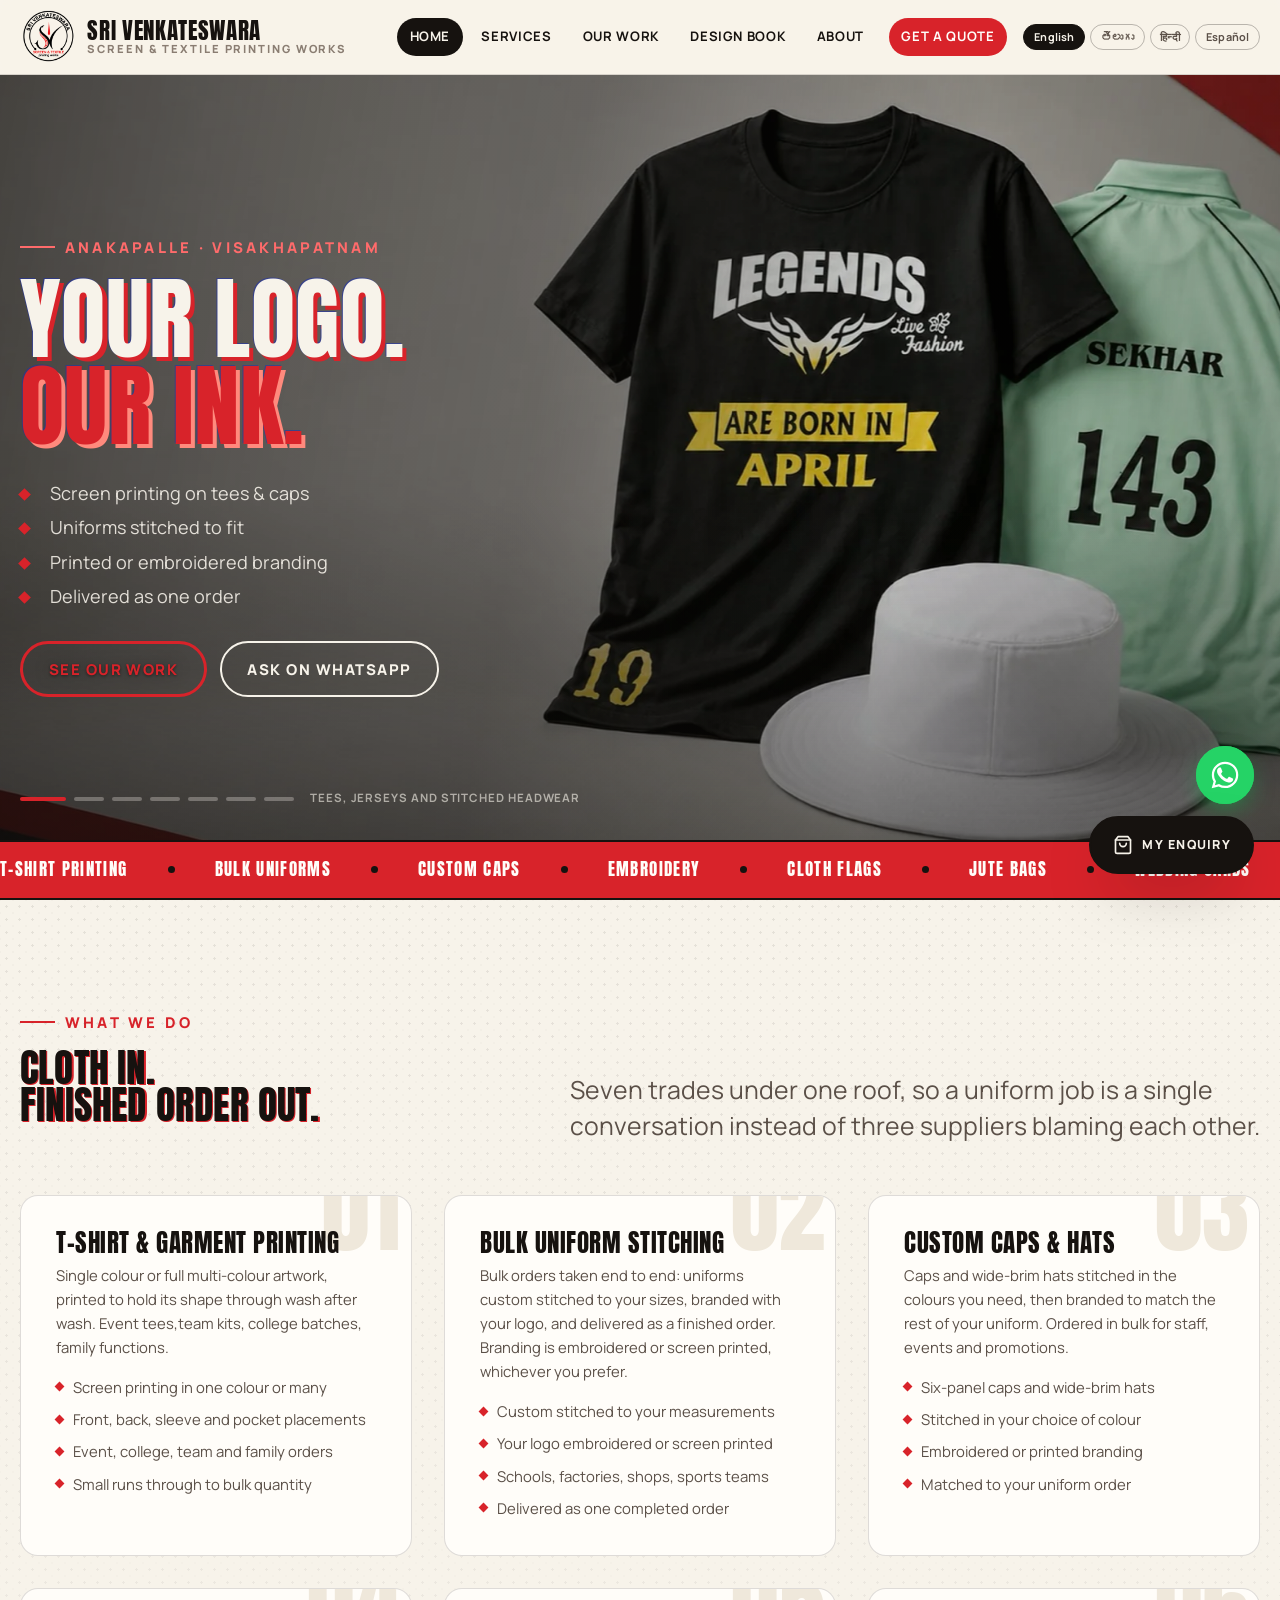
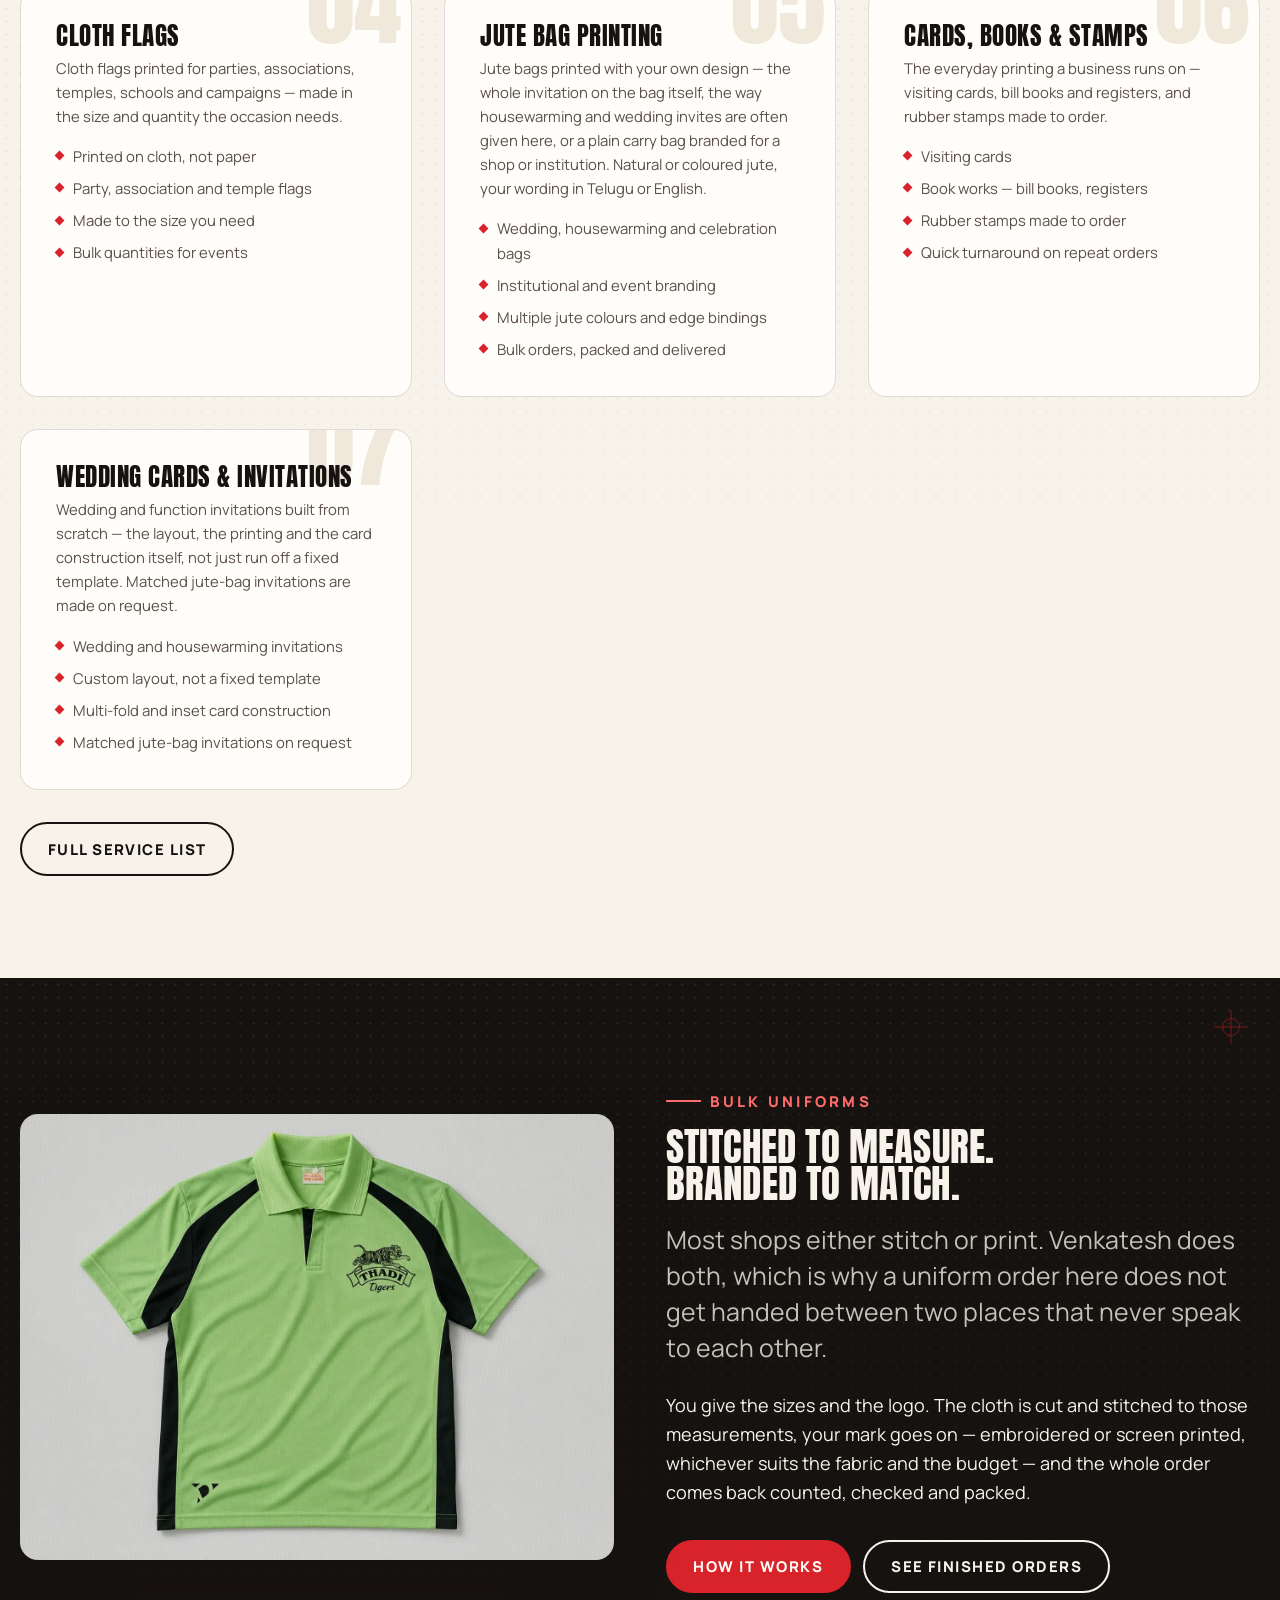
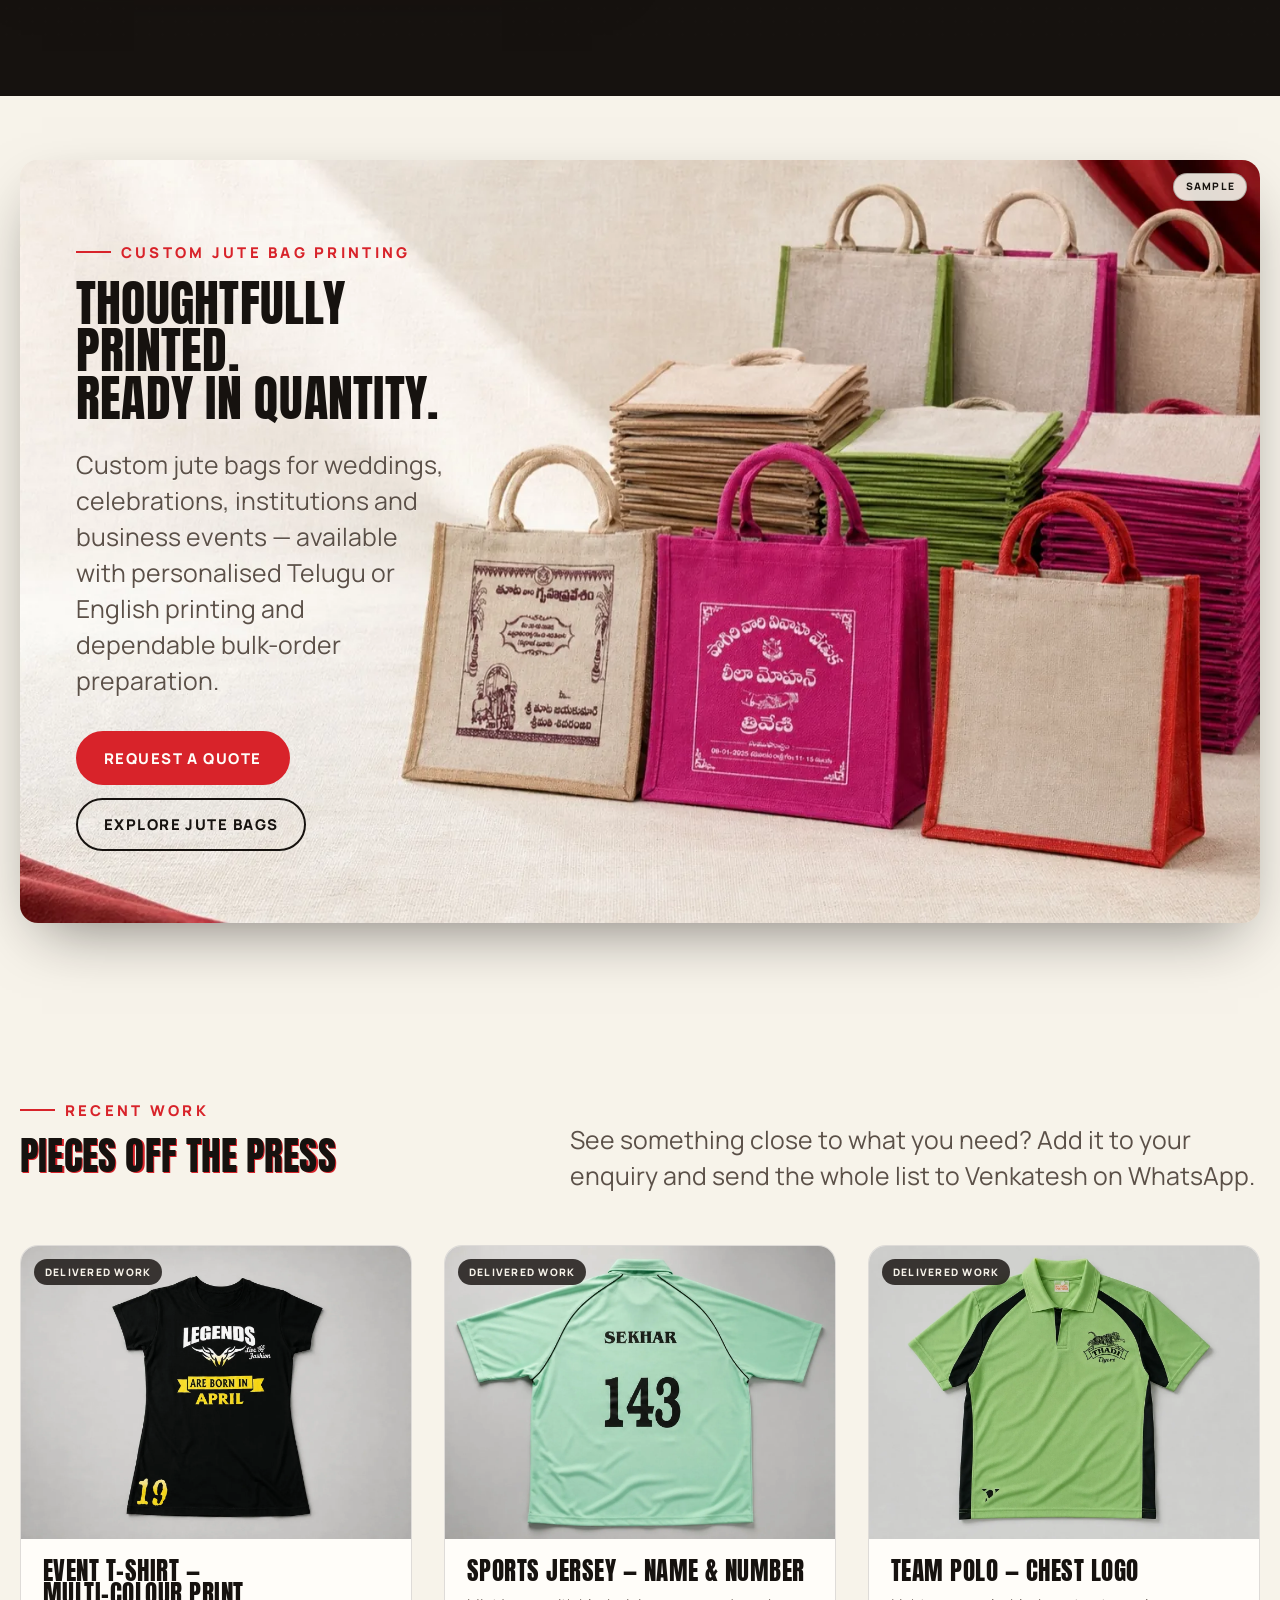
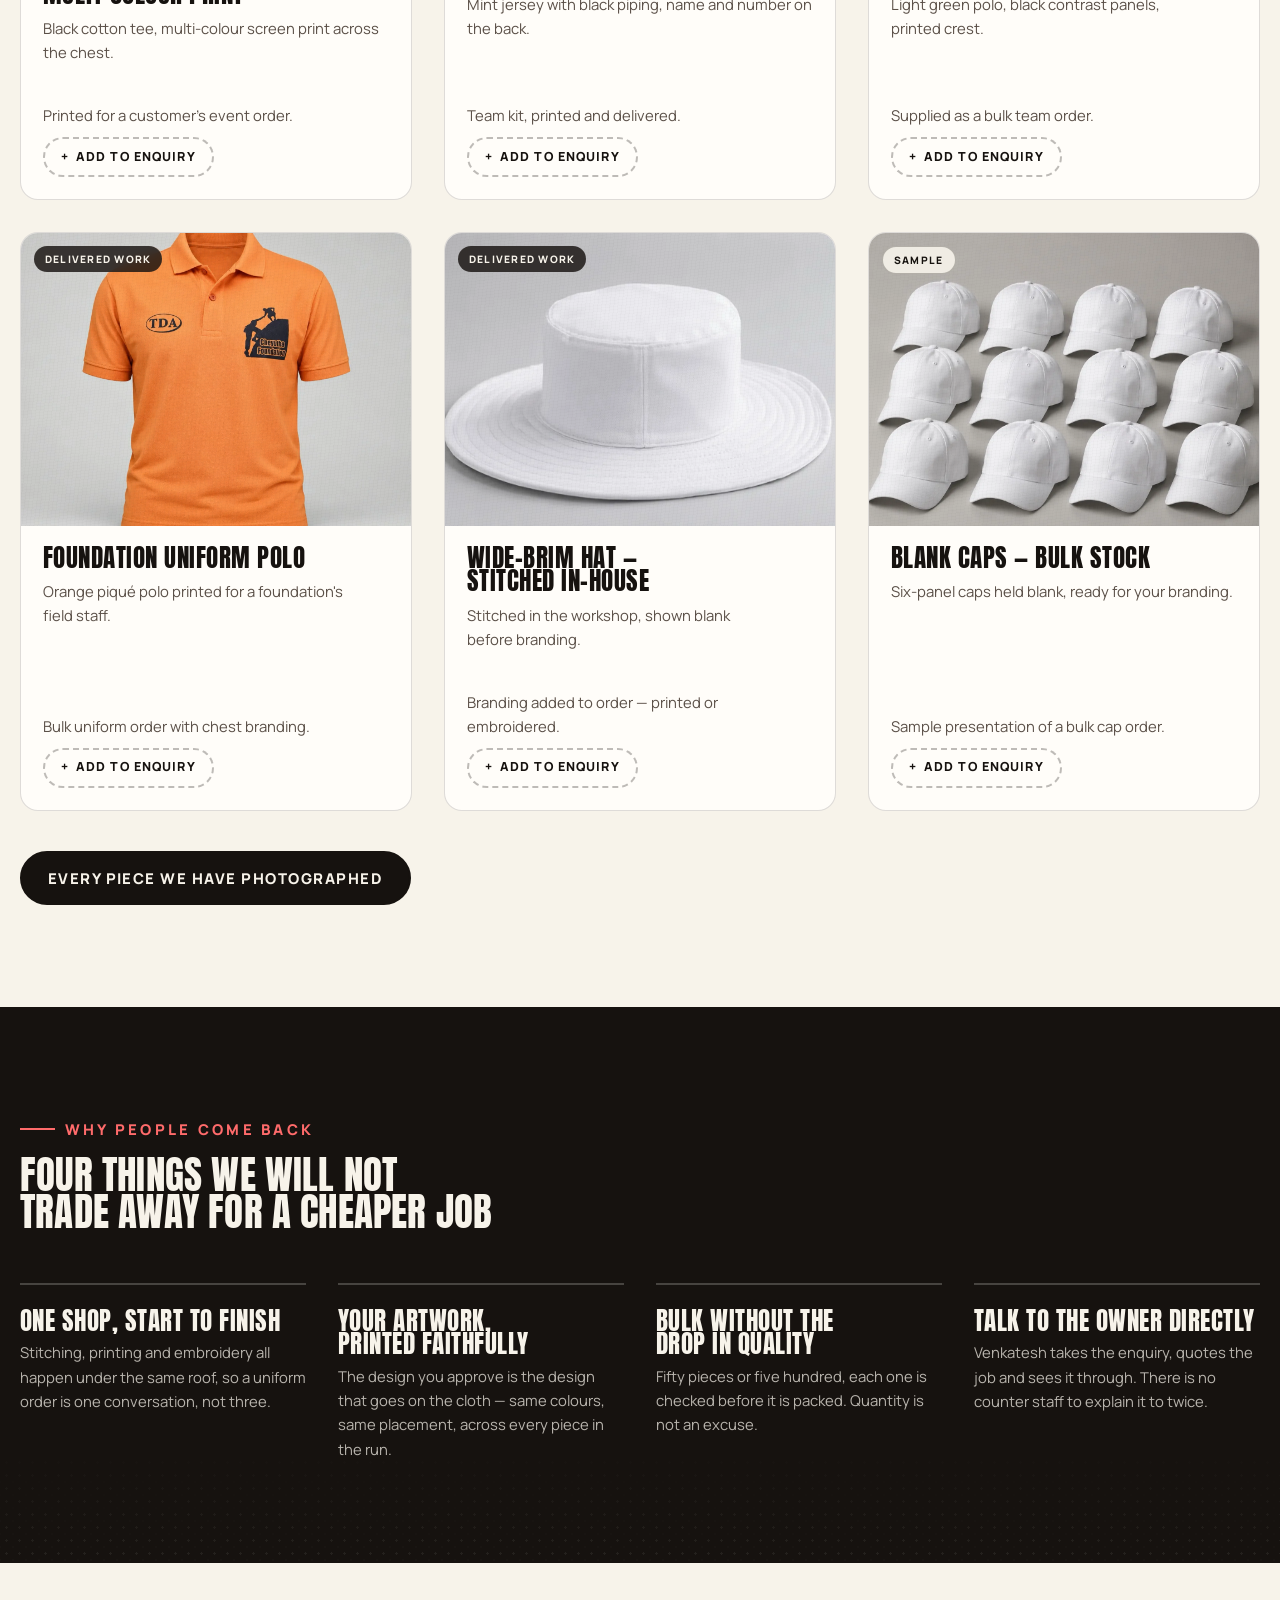
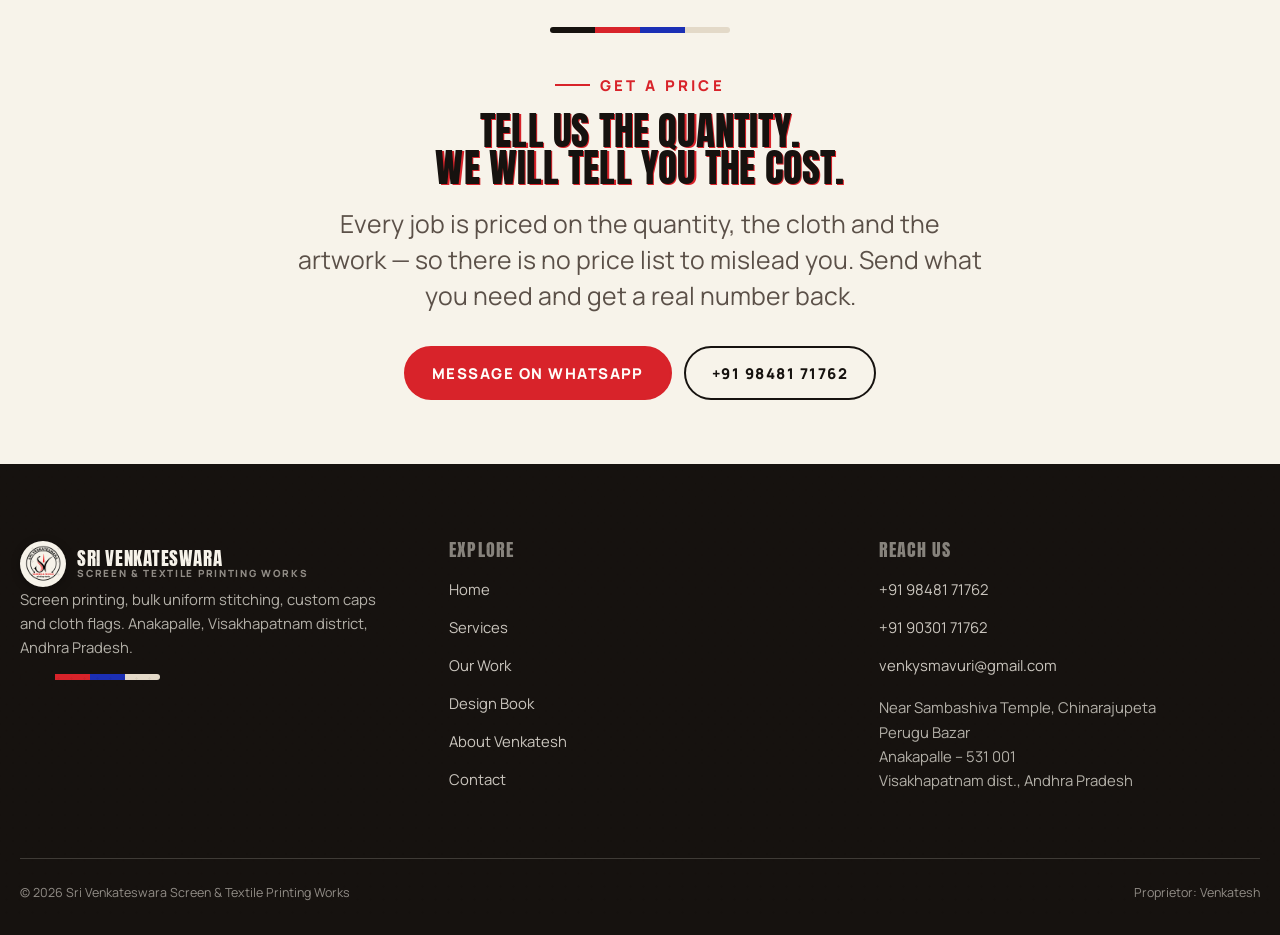
==== commit cd03cdc3: "feature improvements" ====
--- a/index.html
+++ b/index.html
@@ -3,8 +3,8 @@
 <head>
 <meta charset="utf-8">
 <meta name="viewport" content="width=device-width, initial-scale=1">
-<title>Sri Venkateswara Screen &amp; Textile Printing Works — Anakapalle</title>
-<meta name="description" content="Screen printing, bulk uniform stitching, custom caps and cloth flags in Anakapalle, Visakhapatnam. Uniforms stitched to measure, branded by print or embroidery, delivered as one order.">
+<title data-i18n="pages.home.metaTitle">Sri Venkateswara Screen &amp; Textile Printing Works — Anakapalle</title>
+<meta name="description" content="Screen printing, bulk uniform stitching, custom caps and cloth flags in Anakapalle, Visakhapatnam. Uniforms stitched to measure, branded by print or embroidery, delivered as one order." data-i18n-attr="content:pages.home.metaDescription">
 <meta name="theme-color" content="#16120f">
 <meta name="color-scheme" content="light">
 
@@ -20,34 +20,36 @@
 <link rel="preconnect" href="https://fonts.googleapis.com">
 <link rel="preconnect" href="https://fonts.gstatic.com" crossorigin>
 <link rel="stylesheet" href="https://fonts.googleapis.com/css2?family=Anton&family=Manrope:wght@400;600;700;800&display=swap">
-<link rel="stylesheet" href="assets/css/style.css">
+<link rel="stylesheet" href="assets/css/style.css?v=7">
 </head>
 <body>
-<a class="skip-link" href="#main">Skip to main content</a>
+<a class="skip-link" href="#main" data-i18n="common.skipToContent">Skip to main content</a>
 
 <header class="site-header">
   <div class="wrap header-inner">
     <a class="brand" href="index.html">
-      <img class="brand-mark" src="assets/img/brand/logo.png" alt="" width="46" height="46">
+      <img decoding="async" class="brand-mark" src="assets/img/brand/logo.png" alt="" width="46" height="46">
       <span class="brand-text">
         <span class="brand-name">Sri Venkateswara</span>
-        <span class="brand-sub">Screen &amp; Textile Printing Works</span>
+        <span class="brand-sub" data-i18n="common.tagline">Screen &amp; Textile Printing Works</span>
       </span>
     </a>
 
     <button class="nav-toggle" type="button" aria-expanded="false" aria-controls="site-nav">
-      <span class="nav-toggle-bars" aria-hidden="true"></span> Menu
+      <span class="nav-toggle-bars" aria-hidden="true"></span> <span data-i18n="common.menu">Menu</span>
     </button>
 
-    <nav class="site-nav" id="site-nav" aria-label="Main">
+    <nav class="site-nav" id="site-nav" aria-label="Main" data-i18n-attr="aria-label:common.mainNavigation">
       <ul>
-        <li><a href="index.html" aria-current="page">Home</a></li>
-        <li><a href="services.html">Services</a></li>
-        <li><a href="work.html">Our Work</a></li>
-        <li><a href="sketchbook.html">Design Book</a></li>
-        <li><a href="about.html">About</a></li>
-        <li><a href="contact.html" class="nav-cta">Get a Quote</a></li>
+        <li><a href="index.html" aria-current="page" data-i18n="common.nav.home">Home</a></li>
+        <li><a href="services.html" data-i18n="common.nav.services">Services</a></li>
+        <li><a href="work.html" data-i18n="common.nav.work">Our Work</a></li>
+        <li><a href="sketchbook.html" data-i18n="common.nav.designBook">Design Book</a></li>
+        <li><a href="about.html" data-i18n="common.nav.about">About</a></li>
+        <li><a href="contact.html" class="nav-cta" data-i18n="common.nav.quote">Get a Quote</a></li>
       </ul>
+
+      <div class="lang-switch" data-lang-switch aria-label="Choose a language"></div>
     </nav>
   </div>
 </header>
@@ -61,61 +63,61 @@
     <div class="hero-slides" aria-hidden="true">
       <div class="hero-slide is-active" data-caption="Tees, jerseys and stitched headwear">
         <picture>
-          <source media="(max-width: 760px)" srcset="assets/img/hero/mobile/homepage-hero-mobile-core-products.jpg">
-          <img src="assets/img/hero/homepage-hero-core-products.jpg" alt="" fetchpriority="high" width="1920" height="1080">
+          <source media="(max-width: 760px)" srcset="assets/img/hero/mobile/homepage-hero-mobile-core-products.webp">
+          <img decoding="async" src="assets/img/hero/homepage-hero-core-products.webp" alt="" fetchpriority="high" width="1920" height="1080">
         </picture>
       </div>
       <div class="hero-slide" data-caption="Bulk uniforms, branded to match" data-text-side="right">
         <picture>
-          <source media="(max-width: 760px)" data-srcset="assets/img/hero/mobile/homepage-hero-mobile-uniforms.jpg">
-          <img data-src="assets/img/hero/homepage-hero-uniforms.jpg" alt="" loading="lazy" width="1920" height="1080">
+          <source media="(max-width: 760px)" data-srcset="assets/img/hero/mobile/homepage-hero-mobile-uniforms.webp">
+          <img decoding="async" data-src="assets/img/hero/homepage-hero-uniforms.webp" alt="" loading="lazy" width="1920" height="1080">
         </picture>
       </div>
       <div class="hero-slide" data-caption="Personalised couple and family tees">
         <picture>
-          <source media="(max-width: 760px)" data-srcset="assets/img/hero/mobile/homepage-hero-mobile-couple-shirts.jpg">
-          <img data-src="assets/img/hero/homepage-hero-couple-shirts.jpg" alt="" loading="lazy" width="1920" height="1080">
+          <source media="(max-width: 760px)" data-srcset="assets/img/hero/mobile/homepage-hero-mobile-couple-shirts.webp">
+          <img decoding="async" data-src="assets/img/hero/homepage-hero-couple-shirts.webp" alt="" loading="lazy" width="1920" height="1080">
         </picture>
       </div>
       <div class="hero-slide" data-caption="Multi-colour print, into the weave">
         <picture>
-          <source media="(max-width: 760px)" data-srcset="assets/img/hero/mobile/homepage-hero-mobile-textile-print.jpg">
-          <img data-src="assets/img/hero/homepage-hero-textile-print.jpg" alt="" loading="lazy" width="1920" height="1080">
+          <source media="(max-width: 760px)" data-srcset="assets/img/hero/mobile/homepage-hero-mobile-textile-print.webp">
+          <img decoding="async" data-src="assets/img/hero/homepage-hero-textile-print.webp" alt="" loading="lazy" width="1920" height="1080">
         </picture>
       </div>
       <div class="hero-slide" data-caption="Custom caps and branded headwear" data-text-side="right" style="--mob-crop-y:68%">
         <picture>
-          <source media="(max-width: 760px)" data-srcset="assets/img/hero/mobile/homepage-hero-mobile-branded-headwear.jpg">
-          <img data-src="assets/img/hero/homepage-hero-branded-headwear.jpg" alt="" loading="lazy" width="1920" height="1080">
+          <source media="(max-width: 760px)" data-srcset="assets/img/hero/mobile/homepage-hero-mobile-branded-headwear.webp">
+          <img decoding="async" data-src="assets/img/hero/homepage-hero-branded-headwear.webp" alt="" loading="lazy" width="1920" height="1080">
         </picture>
       </div>
       <div class="hero-slide" data-caption="Custom printed jute bags" style="--mob-crop-y:62%">
         <picture>
-          <source media="(max-width: 760px)" data-srcset="assets/img/hero/mobile/jute-hero-mobile.jpg">
-          <img data-src="assets/img/hero/jute-hero-desktop.jpg" alt="" loading="lazy" width="1600" height="900">
+          <source media="(max-width: 760px)" data-srcset="assets/img/hero/mobile/jute-hero-mobile.webp">
+          <img decoding="async" data-src="assets/img/hero/jute-hero-desktop.webp" alt="" loading="lazy" width="1600" height="900">
         </picture>
       </div>
       <div class="hero-slide" data-caption="Anakapalle, since the shop opened">
         <picture>
-          <source media="(max-width: 760px)" data-srcset="assets/img/hero/mobile/homepage-hero-mobile-3d-brand.jpg">
-          <img data-src="assets/img/hero/homepage-hero-3d-brand-v3.jpg" alt="" loading="lazy" width="1920" height="1080">
+          <source media="(max-width: 760px)" data-srcset="assets/img/hero/mobile/homepage-hero-mobile-3d-brand.webp">
+          <img decoding="async" data-src="assets/img/hero/homepage-hero-3d-brand-v3.webp" alt="" loading="lazy" width="1920" height="1080">
         </picture>
       </div>
     </div>
 
     <div class="wrap">
       <div class="hero-body">
-        <p class="kicker">Anakapalle &middot; Visakhapatnam</p>
-        <h1 class="misreg">Your logo.<em>Our ink.</em></h1>
+        <p class="kicker" data-i18n="pages.home.location">Anakapalle &middot; Visakhapatnam</p>
+        <h1 class="misreg"><span data-i18n="pages.home.headline1">Your logo.</span><em data-i18n="pages.home.headline2">Our ink.</em></h1>
         <ul class="hero-points">
-          <li>Screen printing on tees &amp; caps</li>
-          <li>Uniforms stitched to fit</li>
-          <li>Printed or embroidered branding</li>
-          <li>Delivered as one order</li>
+          <li data-i18n="pages.home.heroLines.0">Screen printing on tees &amp; caps</li>
+          <li data-i18n="pages.home.heroLines.1">Uniforms stitched to fit</li>
+          <li data-i18n="pages.home.heroLines.2">Printed or embroidered branding</li>
+          <li data-i18n="pages.home.heroLines.3">Delivered as one order</li>
         </ul>
         <div class="hero-actions">
-          <a class="btn btn--outline-red" href="work.html">See our work</a>
-          <a class="btn btn--ghost" data-wa-link href="#" target="_blank" rel="noopener">
+          <a class="btn btn--outline-red" href="work.html" data-i18n="common.actions.seeWork">See our work</a>
+          <a class="btn btn--ghost" data-wa-link href="#" target="_blank" rel="noopener" data-i18n="common.actions.whatsapp">
             Ask on WhatsApp</a>
         </div>
       </div>
@@ -147,17 +149,17 @@
     <div class="wrap">
       <div class="section-head section-head--split" data-reveal>
         <div>
-          <p class="kicker">What we do</p>
-          <h2 class="misreg--tight">Cloth in.<br>Finished order out.</h2>
-        </div>
-        <p class="lede">Seven trades under one roof, so a uniform job is a single
+          <p class="kicker" data-i18n="pages.home.whatWeDo">What we do</p>
+          <h2 class="misreg--tight" data-i18n-html="pages.home.servicesHeadline">Cloth in.<br>Finished order out.</h2>
+        </div>
+        <p class="lede" data-i18n="pages.home.servicesIntro">Seven trades under one roof, so a uniform job is a single
           conversation instead of three suppliers blaming each other.</p>
       </div>
 
       <div class="grid grid--3" data-services></div>
 
       <p class="mt-3" style="margin-top:2rem">
-        <a class="btn btn--ghost" href="services.html">Full service list</a>
+        <a class="btn btn--ghost" href="services.html" data-i18n="pages.home.fullServiceList">Full service list</a>
       </p>
     </div>
   </section>
@@ -169,14 +171,14 @@
     <div class="wrap">
       <div class="split" data-reveal>
         <div class="split-media grain">
-          <img src="assets/img/products/uniform-thadi-tigers-studio.jpg"
+          <img decoding="async" src="assets/img/products/uniform-thadi-tigers-studio.webp"
                alt="A light green team polo shirt with black contrast panels and a printed chest crest"
                loading="lazy">
         </div>
         <div>
-          <p class="kicker">Bulk uniforms</p>
-          <h2>Stitched to measure.<br>Branded to match.</h2>
-          <p class="lede">Most shops either stitch or print. Venkatesh does both, which
+          <p class="kicker" data-i18n="pages.home.uniformEyebrow">Bulk uniforms</p>
+          <h2 data-i18n-html="pages.home.uniformHeadline">Stitched to measure.<br>Branded to match.</h2>
+          <p class="lede" data-i18n="pages.home.uniformBody">Most shops either stitch or print. Venkatesh does both, which
             is why a uniform order here does not get handed between two places
             that never speak to each other.</p>
           <p>You give the sizes and the logo. The cloth is cut and stitched to
@@ -184,8 +186,8 @@
             printed, whichever suits the fabric and the budget &mdash; and the
             whole order comes back counted, checked and packed.</p>
           <div class="hero-actions">
-            <a class="btn btn--red" href="services.html#uniforms">How it works</a>
-            <a class="btn btn--ghost" href="work.html">See finished orders</a>
+            <a class="btn btn--red" href="services.html#uniforms" data-i18n="pages.home.howItWorks">How it works</a>
+            <a class="btn btn--ghost" href="work.html" data-i18n="pages.home.finishedOrders">See finished orders</a>
           </div>
         </div>
       </div>
@@ -197,23 +199,23 @@
     <div class="wrap">
       <div class="promo" data-reveal>
         <div class="promo-media">
-          <span class="badge badge--mock badge--tr">Sample</span>
+          <span class="badge badge--mock badge--tr" data-i18n="pages.home.sample">Sample</span>
           <picture>
-            <source media="(max-width: 760px)" srcset="assets/img/hero/mobile/jute-hero-mobile.jpg">
-            <img src="assets/img/hero/jute-hero-desktop.jpg"
+            <source media="(max-width: 760px)" srcset="assets/img/hero/mobile/jute-hero-mobile.webp">
+            <img decoding="async" src="assets/img/hero/jute-hero-desktop.webp"
                  alt="Natural, pink and multi-coloured jute bags with padded handles, printed with wedding invitations, arranged with folded blank bags"
                  loading="lazy" width="1600" height="900">
           </picture>
         </div>
         <div class="promo-body">
-          <p class="kicker">Custom jute bag printing</p>
-          <h2>Thoughtfully printed.<br>Ready in quantity.</h2>
-          <p class="lede">Custom jute bags for weddings, celebrations,
+          <p class="kicker" data-i18n="pages.home.juteEyebrow">Custom jute bag printing</p>
+          <h2 data-i18n-html="pages.home.juteHeadline">Thoughtfully printed.<br>Ready in quantity.</h2>
+          <p class="lede" data-i18n="pages.home.juteBody">Custom jute bags for weddings, celebrations,
             institutions and business events &mdash; available with personalised
             Telugu or English printing and dependable bulk-order preparation.</p>
           <div class="hero-actions">
-            <a class="btn btn--red" href="contact.html">Request a Quote</a>
-            <a class="btn btn--ghost" href="services.html#jute-process">Explore Jute Bags</a>
+            <a class="btn btn--red" href="contact.html" data-i18n="pages.home.requestQuote">Request a Quote</a>
+            <a class="btn btn--ghost" href="services.html#jute-process" data-i18n="pages.home.exploreJute">Explore Jute Bags</a>
           </div>
         </div>
       </div>
@@ -225,17 +227,17 @@
     <div class="wrap">
       <div class="section-head section-head--split" data-reveal>
         <div>
-          <p class="kicker">Recent work</p>
-          <h2 class="misreg--tight">Pieces off the press</h2>
-        </div>
-        <p class="lede">See something close to what you need? Add it to your
+          <p class="kicker" data-i18n="pages.home.recentWork">Recent work</p>
+          <h2 class="misreg--tight" data-i18n="pages.home.offPress">Pieces off the press</h2>
+        </div>
+        <p class="lede" data-i18n="pages.home.enquiryHint">See something close to what you need? Add it to your
           enquiry and send the whole list to Venkatesh on WhatsApp.</p>
       </div>
 
       <div class="grid grid--3" data-work-grid data-limit="6"></div>
 
       <p style="margin-top:2.5rem">
-        <a class="btn" href="work.html">Every piece we have photographed</a>
+        <a class="btn" href="work.html" data-i18n="pages.home.allWork">Every piece we have photographed</a>
       </p>
     </div>
   </section>
@@ -244,8 +246,8 @@
   <section class="section on-ink">
     <div class="wrap">
       <div class="section-head" data-reveal>
-        <p class="kicker">Why people come back</p>
-        <h2>Four things we will not<br>trade away for a cheaper job</h2>
+        <p class="kicker" data-i18n="pages.home.whyReturn">Why people come back</p>
+        <h2 data-i18n-html="pages.home.promisesHeadline">Four things we will not<br>trade away for a cheaper job</h2>
       </div>
       <div class="grid grid--4" data-promises></div>
     </div>
@@ -256,15 +258,15 @@
   <section class="section section--tight">
     <div class="wrap wrap--narrow" style="text-align:center" data-reveal>
       <div class="inkstrip" style="max-width:180px;margin:0 auto 2rem"><i></i><i></i><i></i><i></i></div>
-      <p class="kicker" style="justify-content:center">Get a price</p>
-      <h2 class="misreg--tight">Tell us the quantity.<br>We will tell you the cost.</h2>
-      <p class="lede" style="margin-inline:auto">Every job is priced on the
+      <p class="kicker" style="justify-content:center" data-i18n="pages.home.priceEyebrow">Get a price</p>
+      <h2 class="misreg--tight" data-i18n-html="pages.home.priceHeadline">Tell us the quantity.<br>We will tell you the cost.</h2>
+      <p class="lede" style="margin-inline:auto" data-i18n="pages.home.priceBody">Every job is priced on the
         quantity, the cloth and the artwork &mdash; so there is no price list to
         mislead you. Send what you need and get a real number back.</p>
       <div class="hero-actions" style="justify-content:center">
-        <a class="btn btn--red" data-wa-link href="#" target="_blank" rel="noopener">
+        <a class="btn btn--red" data-wa-link href="#" target="_blank" rel="noopener" data-i18n="common.actions.whatsapp">
           Message on WhatsApp</a>
-        <a class="btn btn--ghost" data-tel href="#">Call the shop</a>
+        <a class="btn btn--ghost" data-tel href="#" data-i18n="common.actions.callShop">Call the shop</a>
       </div>
     </div>
   </section>
@@ -276,31 +278,31 @@
   <div class="wrap footer-grid">
     <div>
       <a class="brand" href="index.html">
-        <img class="brand-mark" src="assets/img/brand/logo.png" alt="" width="46" height="46">
+        <img decoding="async" class="brand-mark" src="assets/img/brand/logo.png" alt="" width="46" height="46">
         <span class="brand-text">
           <span class="brand-name">Sri Venkateswara</span>
-          <span class="brand-sub">Screen &amp; Textile Printing Works</span>
+          <span class="brand-sub" data-i18n="common.tagline">Screen &amp; Textile Printing Works</span>
         </span>
       </a>
-      <p class="footer-blurb">Screen printing, bulk uniform stitching, custom caps
+      <p class="footer-blurb" data-i18n="common.footer.summary">Screen printing, bulk uniform stitching, custom caps
         and cloth flags. Anakapalle, Visakhapatnam district, Andhra Pradesh.</p>
       <div class="inkstrip" style="max-width:140px"><i></i><i></i><i></i><i></i></div>
     </div>
 
     <nav class="footer-nav" aria-label="Pages">
-      <h4>Explore</h4>
+      <h4 data-i18n="common.footer.explore">Explore</h4>
       <ul>
-        <li><a href="index.html">Home</a></li>
-        <li><a href="services.html">Services</a></li>
-        <li><a href="work.html">Our Work</a></li>
-        <li><a href="sketchbook.html">Design Book</a></li>
-        <li><a href="about.html">About Venkatesh</a></li>
-        <li><a href="contact.html">Contact</a></li>
+        <li><a href="index.html" data-i18n="common.nav.home">Home</a></li>
+        <li><a href="services.html" data-i18n="common.nav.services">Services</a></li>
+        <li><a href="work.html" data-i18n="common.nav.work">Our Work</a></li>
+        <li><a href="sketchbook.html" data-i18n="common.nav.designBook">Design Book</a></li>
+        <li><a href="about.html" data-i18n="common.footer.aboutOwner">About Venkatesh</a></li>
+        <li><a href="contact.html" data-i18n="common.nav.contact">Contact</a></li>
       </ul>
     </nav>
 
     <div class="footer-nav">
-      <h4>Reach us</h4>
+      <h4 data-i18n="common.footer.reachUs">Reach us</h4>
       <ul>
         <li><a data-tel href="#">+91 98481 71762</a></li>
         <li><a data-tel-alt href="#">+91 90301 71762</a></li>
@@ -312,11 +314,11 @@
 
   <div class="wrap footer-bottom">
     <p>&copy; <span data-year>2026</span> Sri Venkateswara Screen &amp; Textile Printing Works</p>
-    <p>Proprietor: Venkatesh</p>
+    <p data-i18n="common.footer.proprietor">Proprietor: Venkatesh</p>
   </div>
 </footer>
 
-<script src="assets/js/data.js"></script>
-<script src="assets/js/site.js"></script>
+<script src="assets/js/data.js?v=7"></script>
+<script src="assets/js/site.js?v=7"></script>
 </body>
 </html>
--- a/assets/css/style.css
+++ b/assets/css/style.css
@@ -74,6 +74,22 @@
   --ticker-h: 60px;
 
   color-scheme: light;
+}
+
+/* Anton is a Latin poster face with no Telugu or Devanagari glyphs, so
+   headings would silently fall through to the body font's own fallback
+   chain in those scripts — readable, but visibly not "the house display
+   face" the way it is in English. Swapping both custom properties here
+   (fetched only for the active script, see ensureScriptFont() in site.js)
+   means every existing var(--display)/var(--body) rule in this file picks
+   the right typeface automatically, with no per-selector changes needed. */
+html.lang-te {
+  --display: "Noto Sans Telugu", "Manrope", sans-serif;
+  --body:    "Noto Sans Telugu", ui-sans-serif, system-ui, sans-serif;
+}
+html.lang-hi {
+  --display: "Noto Sans Devanagari", "Manrope", sans-serif;
+  --body:    "Noto Sans Devanagari", ui-sans-serif, system-ui, sans-serif;
 }
 
 /* ---------- 2. Reset ----------------------------------------------------- */
@@ -496,6 +512,35 @@
 }
 .site-nav .nav-cta:hover { background: var(--red-deep); }
 
+/* .site-nav only had one child (the <ul>) before the language switcher; it
+   needs its own flex row now so the switcher sits beside the links on
+   desktop instead of stacking under them by block default. */
+.site-nav { display: flex; align-items: center; gap: 1rem; }
+
+.lang-switch {
+  display: flex;
+  align-items: center;
+  gap: .3rem;
+  flex-wrap: wrap;
+}
+.lang-switch button {
+  padding: .35rem .6rem;
+  border: 1px solid var(--line-strong);
+  border-radius: var(--r-pill);
+  background: transparent;
+  color: var(--ink-soft);
+  font-size: .68rem;
+  font-weight: 700;
+  letter-spacing: .02em;
+  line-height: 1.2;
+}
+.lang-switch button:hover { border-color: var(--ink); color: var(--ink); }
+.lang-switch button[aria-pressed="true"] {
+  background: var(--ink);
+  border-color: var(--ink);
+  color: var(--paper);
+}
+
 .nav-toggle {
   display: none;
   align-items: center;
@@ -541,9 +586,11 @@
     transition: all var(--dur) var(--ease);
   }
   .site-nav.is-open { transform: none; opacity: 1; visibility: visible; }
+  .site-nav { flex-direction: column; align-items: stretch; }
   .site-nav ul { flex-direction: column; align-items: stretch; gap: .15rem; }
   .site-nav a { padding: .85rem 1rem; font-size: .95rem; border-radius: var(--r); }
   .site-nav .nav-cta { margin: .5rem 0 0; text-align: center; }
+  .lang-switch { justify-content: center; padding: .75rem 0 .25rem; border-top: 1px solid var(--line); margin-top: .5rem; }
 }
 
 /* ---------- 8. Hero ------------------------------------------------------ */
@@ -1468,6 +1515,72 @@
 }
 .checklist strong { color: var(--ink); }
 
+/* ---------- 10c. Get a Quote form ------------------------------------------ */
+/* A structured alternative to typing a WhatsApp message freehand. It never
+   submits anywhere — there is no backend — it only assembles the same kind
+   of message the floating enquiry drawer sends, then opens WhatsApp with it
+   ready to review and send. */
+.quote-form {
+  margin-top: 2.2rem;
+  padding: clamp(1.5rem, 3.5vw, 2.4rem);
+  background: var(--white);
+  border: 2px solid var(--ink);
+  border-radius: var(--r-lg);
+  box-shadow: var(--shadow);
+}
+.quote-form-grid {
+  display: grid;
+  grid-template-columns: repeat(2, 1fr);
+  gap: 1.1rem 1.4rem;
+}
+.field { display: flex; flex-direction: column; }
+.field--wide { grid-column: 1 / -1; }
+.field label {
+  margin-bottom: .4rem;
+  font-size: .72rem;
+  font-weight: 800;
+  letter-spacing: .1em;
+  text-transform: uppercase;
+  color: var(--ink-soft);
+}
+.field label span { color: var(--red); }
+.field input,
+.field select,
+.field textarea {
+  width: 100%;
+  padding: .65rem .85rem;
+  border: 1px solid var(--line-strong);
+  border-radius: var(--r);
+  background: var(--paper);
+  color: var(--ink);
+  font: inherit;
+  font-size: .92rem;
+}
+.field textarea { resize: vertical; min-height: 2.6rem; }
+.field input:focus-visible,
+.field select:focus-visible,
+.field textarea:focus-visible {
+  outline: 2px solid var(--ink);
+  outline-offset: 1px;
+  background: var(--white);
+}
+.field-error {
+  margin: .35rem 0 0;
+  font-size: .74rem;
+  color: var(--red-deep);
+}
+.field.has-error input,
+.field.has-error select,
+.field.has-error textarea {
+  border-color: var(--red-deep);
+}
+.quote-form .quote-send { margin-top: 1.6rem; }
+.quote-form .quote-disclaimer { margin-top: .7rem; }
+
+@media (max-width: 620px) {
+  .quote-form-grid { grid-template-columns: 1fr; }
+}
+
 /* ---------- 11. Footer --------------------------------------------------- */
 .site-footer {
   position: relative;
@@ -1616,16 +1729,24 @@
   60%      { transform: translateY(0) scale(.99); }
 }
 
-/* The panel that opens above the dock. */
+/* The panel that opens above the dock. Sized to its content rather than
+   forced to fill a fixed box — the old version gave the list a flex:1 share
+   of a tall, fixed-height panel, so a two-field footer could squeeze the
+   empty-state message down to a sliver and clip it. Now the panel itself is
+   the thing that scrolls if it ever runs out of vertical room (a very short
+   viewport, or many items in the list); the list only gets its own scroll
+   region once it is genuinely long. */
 .quote-panel {
   position: fixed;
   right: clamp(.9rem, 2.5vw, 1.6rem);
   bottom: calc(clamp(.9rem, 2.5vw, 1.6rem) + 140px);
   z-index: 71;
-  width: min(calc(100vw - 1.8rem), 380px);
-  max-height: min(68vh, 560px);
+  width: min(calc(100vw - 1.8rem), 360px);
+  max-height: min(80vh, 600px);
   display: flex;
   flex-direction: column;
+  overflow-y: auto;
+  overscroll-behavior: contain;
   background: var(--white);
   border: 2px solid var(--ink);
   border-radius: var(--r-lg);
@@ -1643,105 +1764,126 @@
   align-items: center;
   justify-content: space-between;
   gap: 1rem;
-  padding: 1rem 1.1rem .9rem;
+  padding: .75rem .9rem .6rem;
   border-bottom: 1px solid var(--line);
-}
-.quote-head h2 { margin: 0; font-size: 1.15rem; }
+  flex: none;
+}
+.quote-head h2 { margin: 0; font-size: 1rem; }
 .quote-close {
   display: grid;
   place-items: center;
-  width: 36px; height: 36px;
+  width: 32px; height: 32px;
   border: 0;
   border-radius: 50%;
   background: var(--paper-2);
-  font-size: 1.2rem;
+  font-size: 1.1rem;
   line-height: 1;
+  flex: none;
 }
 .quote-close:hover { background: var(--paper-3); }
 
 .quote-items {
   margin: 0;
-  padding: .6rem;
+  padding: .4rem;
   list-style: none;
-  overflow: auto;
+  overflow-y: auto;
   overscroll-behavior: contain;
-  flex: 1;
+  max-height: min(34vh, 300px);
+  flex: none;
 }
 .quote-item {
   display: grid;
-  grid-template-columns: 54px 1fr auto;
-  gap: .7rem;
+  grid-template-columns: 44px 1fr auto;
+  gap: .6rem;
   align-items: center;
-  padding: .55rem;
+  padding: .4rem;
   border-radius: var(--r);
 }
 .quote-item + .quote-item { border-top: 1px solid var(--line); }
 .quote-item img {
-  width: 54px; height: 54px;
+  width: 44px; height: 44px;
   object-fit: cover;
   border-radius: var(--r-sm);
   background: var(--paper-2);
 }
-.quote-item-name { font-size: .88rem; font-weight: 700; line-height: 1.3; }
-.quote-item-meta { font-size: .72rem; color: var(--ink-faint); }
+.quote-item-name { font-size: .84rem; font-weight: 700; line-height: 1.25; }
+.quote-item-meta { font-size: .7rem; color: var(--ink-faint); }
 .quote-remove {
-  width: 32px; height: 32px;
+  width: 30px; height: 30px;
   border: 0;
   border-radius: 50%;
   background: transparent;
   color: var(--ink-faint);
-  font-size: 1.1rem;
+  font-size: 1.05rem;
   line-height: 1;
+  flex: none;
 }
 .quote-remove:hover { background: rgba(216, 35, 42, .12); color: var(--red); }
 
 .quote-empty {
-  padding: 2.2rem 1.4rem;
+  padding: 1.1rem 1rem;
   text-align: center;
   color: var(--ink-faint);
   font-size: var(--step--1);
-}
-.quote-empty strong { display: block; color: var(--ink); margin-bottom: .35rem; }
+  line-height: 1.5;
+}
+.quote-empty strong { display: block; color: var(--ink); margin-bottom: .3rem; font-size: .92rem; }
 
 .quote-foot {
-  padding: .9rem 1.1rem 1.1rem;
+  padding: .65rem .9rem .8rem;
   border-top: 1px solid var(--line);
   background: var(--paper);
   border-radius: 0 0 calc(var(--r-lg) - 2px) calc(var(--r-lg) - 2px);
   display: grid;
-  gap: .7rem;
+  gap: .5rem;
+  flex: none;
 }
 .quote-foot label {
-  font-size: .68rem;
+  display: block;
+  margin-bottom: .25rem;
+  font-size: .64rem;
   font-weight: 800;
-  letter-spacing: .13em;
+  letter-spacing: .1em;
   text-transform: uppercase;
   color: var(--ink-faint);
 }
 .quote-foot textarea,
 .quote-foot input {
   width: 100%;
-  padding: .6rem .8rem;
+  padding: .45rem .65rem;
   border: 1px solid var(--line-strong);
   border-radius: var(--r);
   background: var(--white);
-  font-size: .9rem;
+  font-size: .85rem;
+  line-height: 1.35;
   resize: vertical;
 }
+.quote-foot textarea { min-height: 2.3rem; }
 .quote-send {
+  min-height: 42px;
+  padding: 0 1rem;
+  font-size: .78rem;
   background: #25d366;
   border-color: #25d366;
   color: #06331a;
 }
 .quote-send:hover { background: #1eb856; border-color: #1eb856; }
-.quote-send svg { width: 19px; height: 19px; }
+.quote-send svg { width: 17px; height: 17px; }
+.quote-disclaimer {
+  margin: 0;
+  text-align: center;
+  font-size: .68rem;
+  line-height: 1.4;
+}
 
 @media (max-width: 560px) {
   .quote-panel {
     right: .9rem; left: .9rem;
     width: auto;
+    max-height: min(72vh, 520px);
     bottom: calc(.9rem + 132px);
   }
+  .quote-items { max-height: 30vh; }
   .quote-fab { padding: 0 1rem; }
   .quote-fab .fab-text { display: none; }
 }
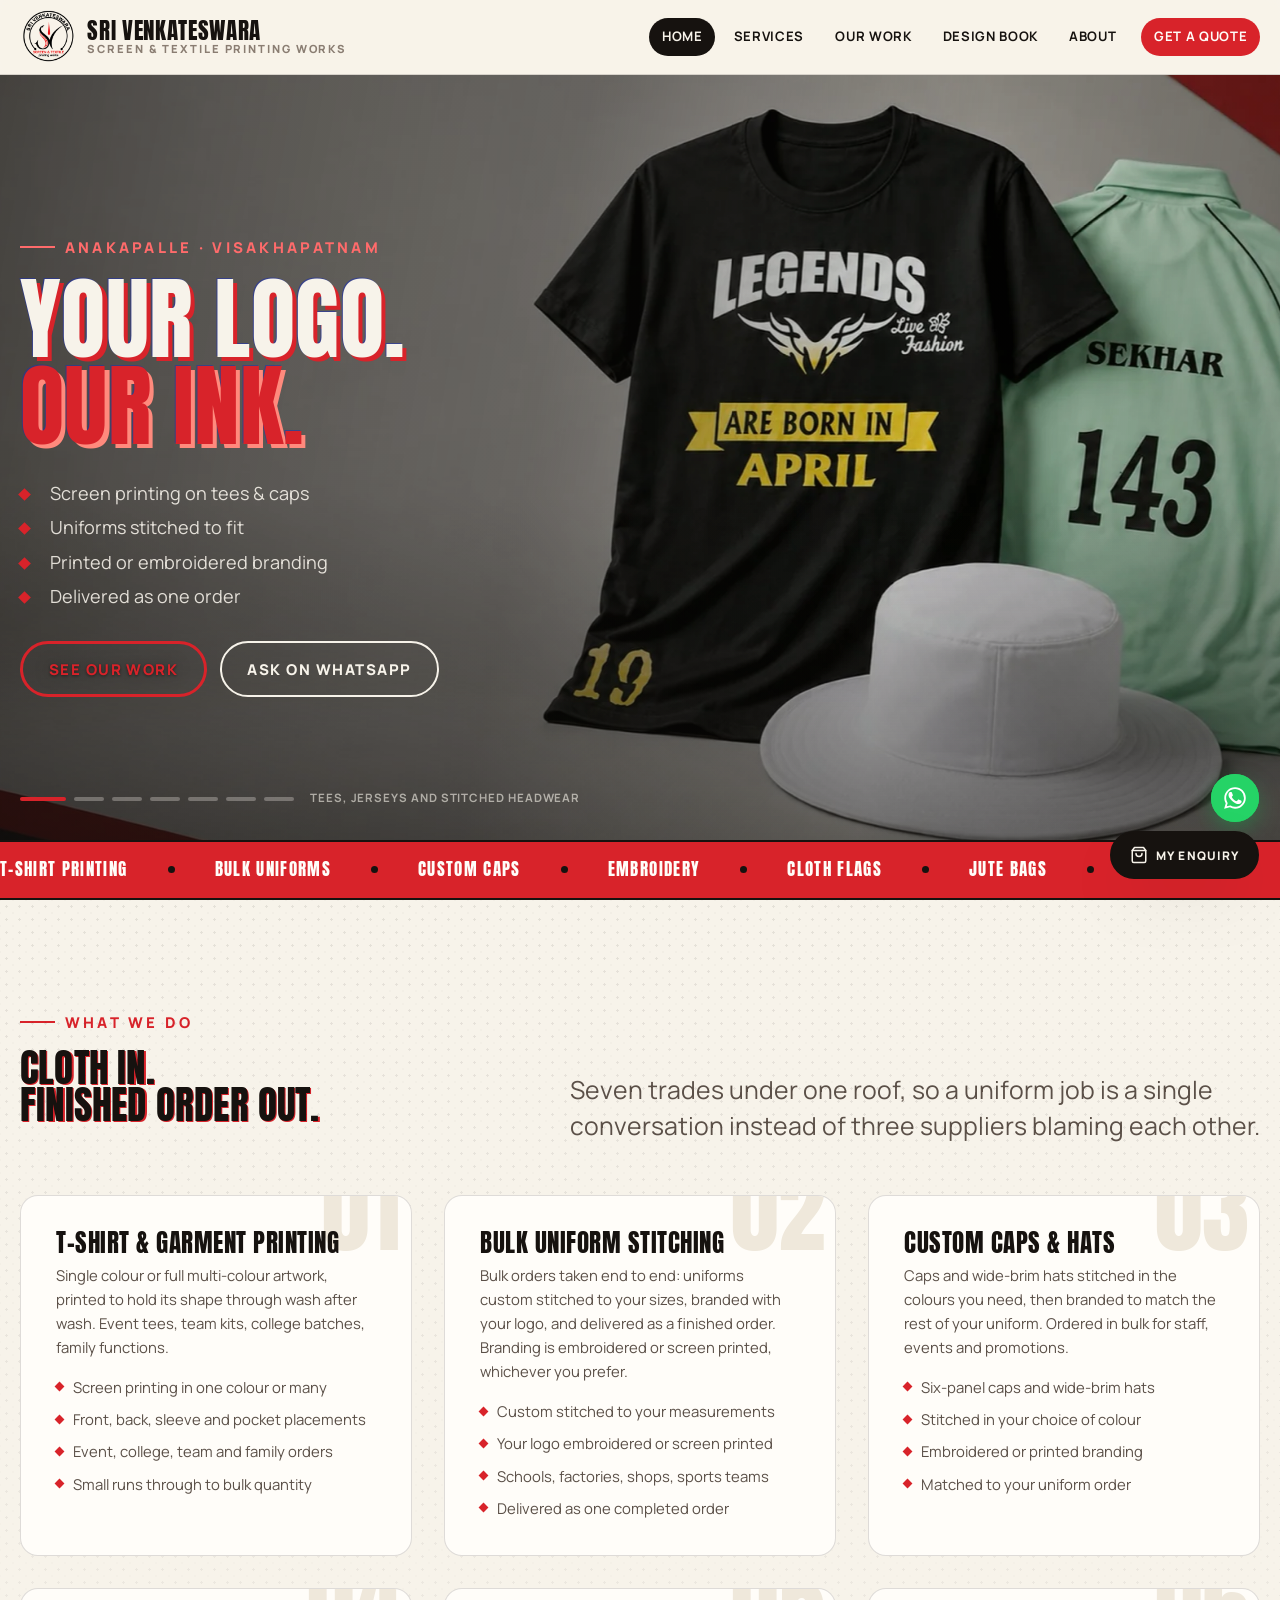
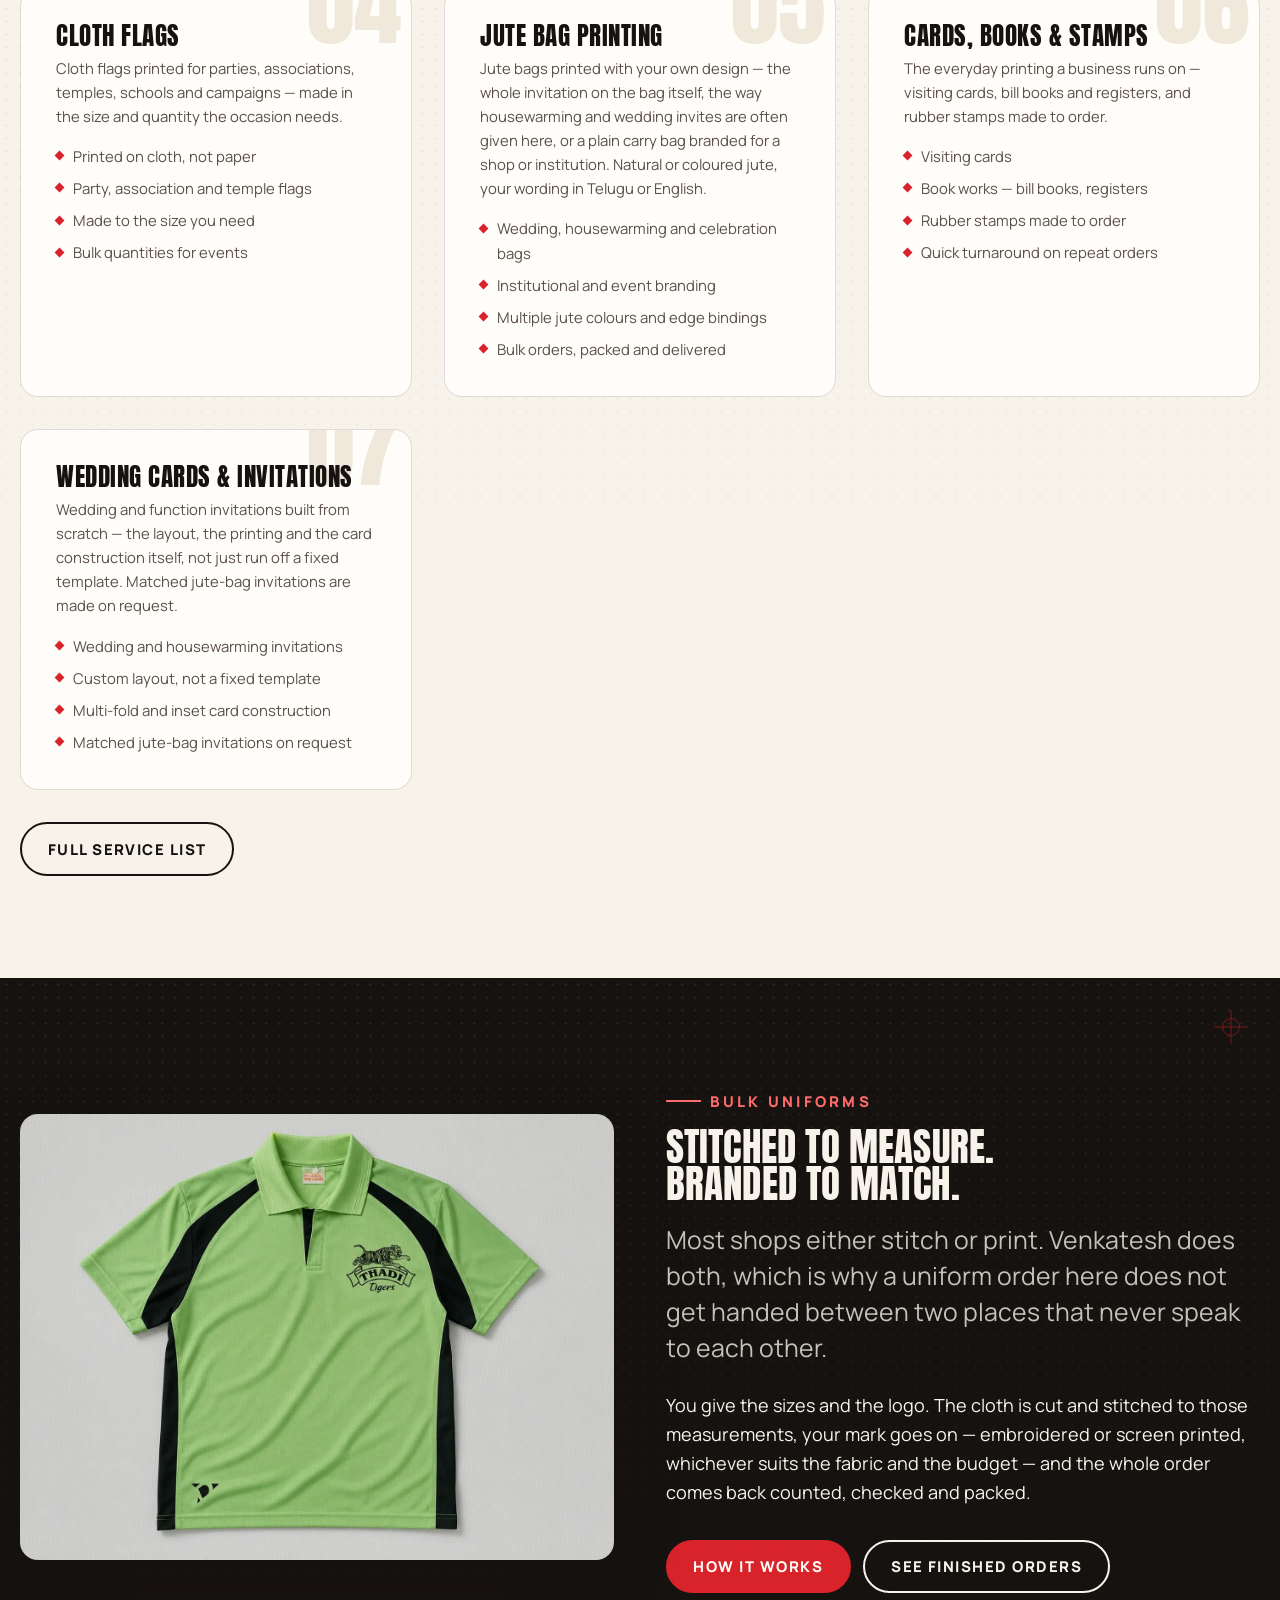
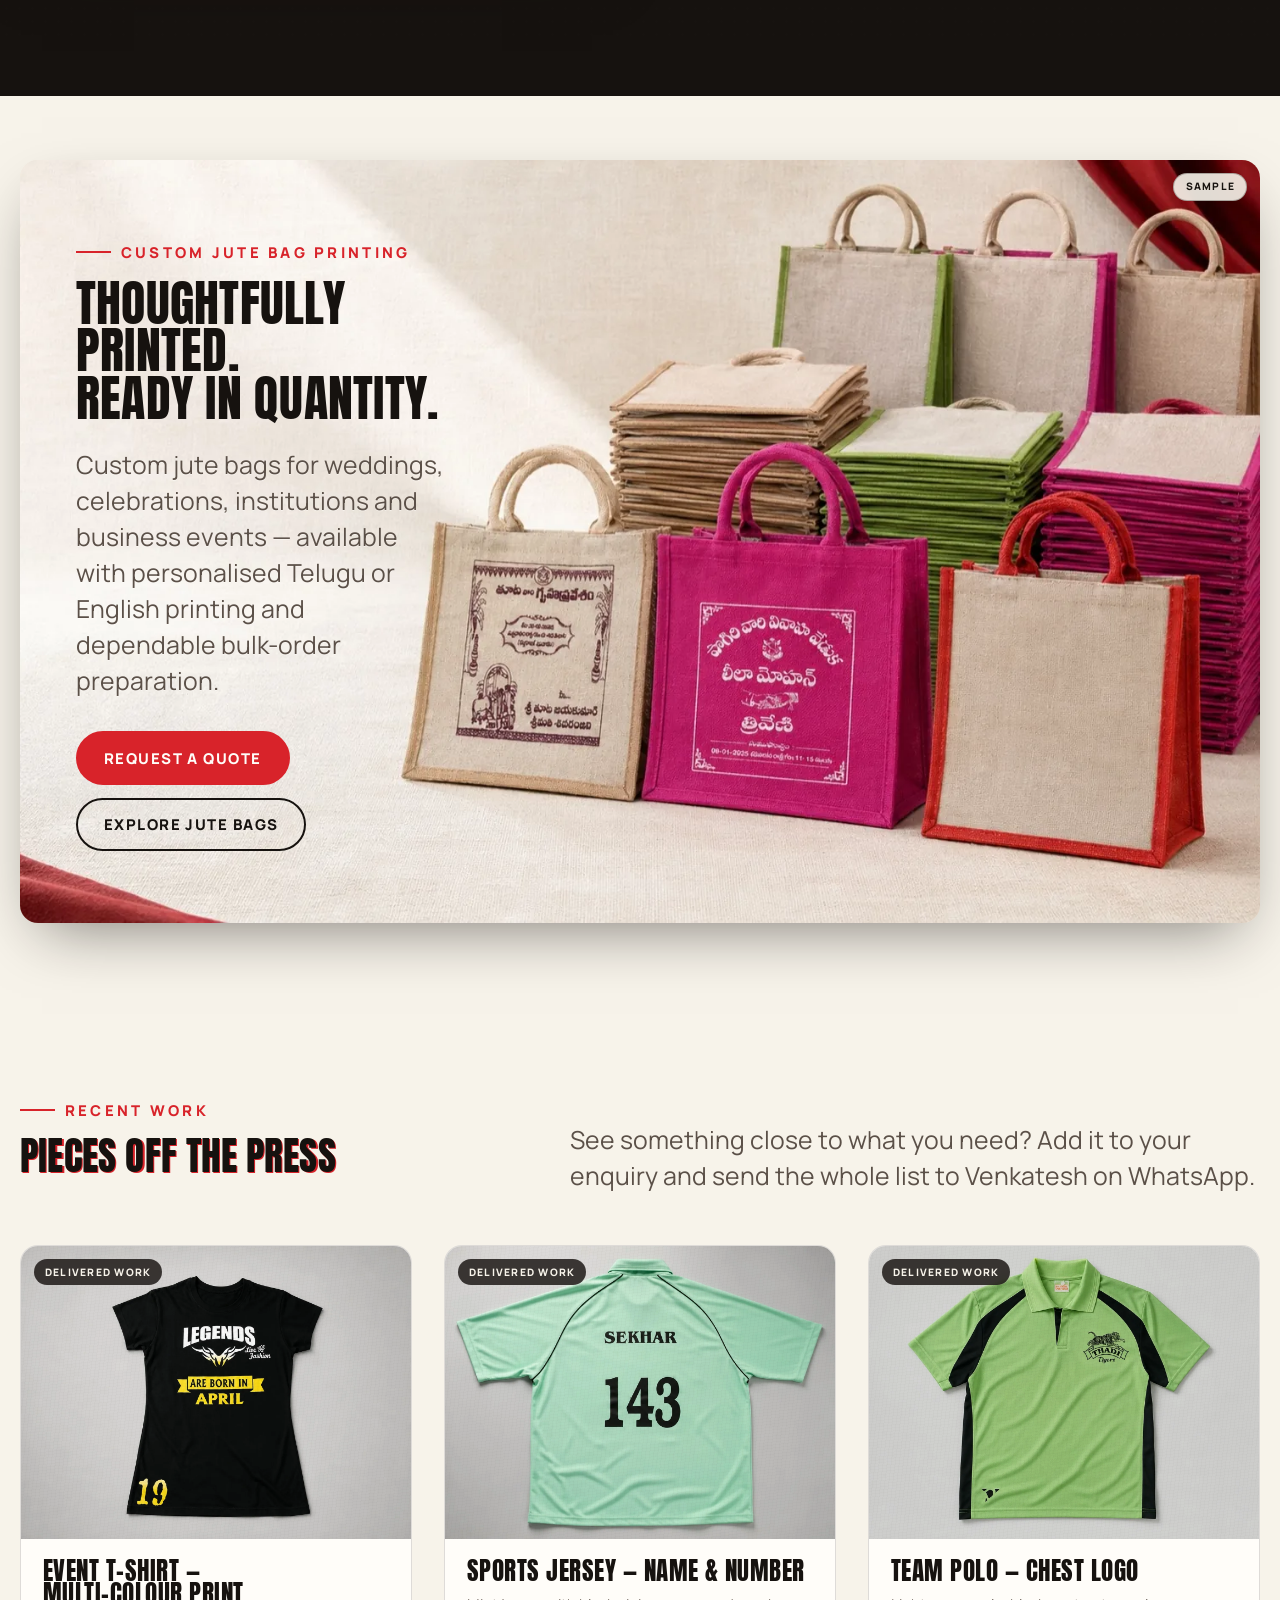
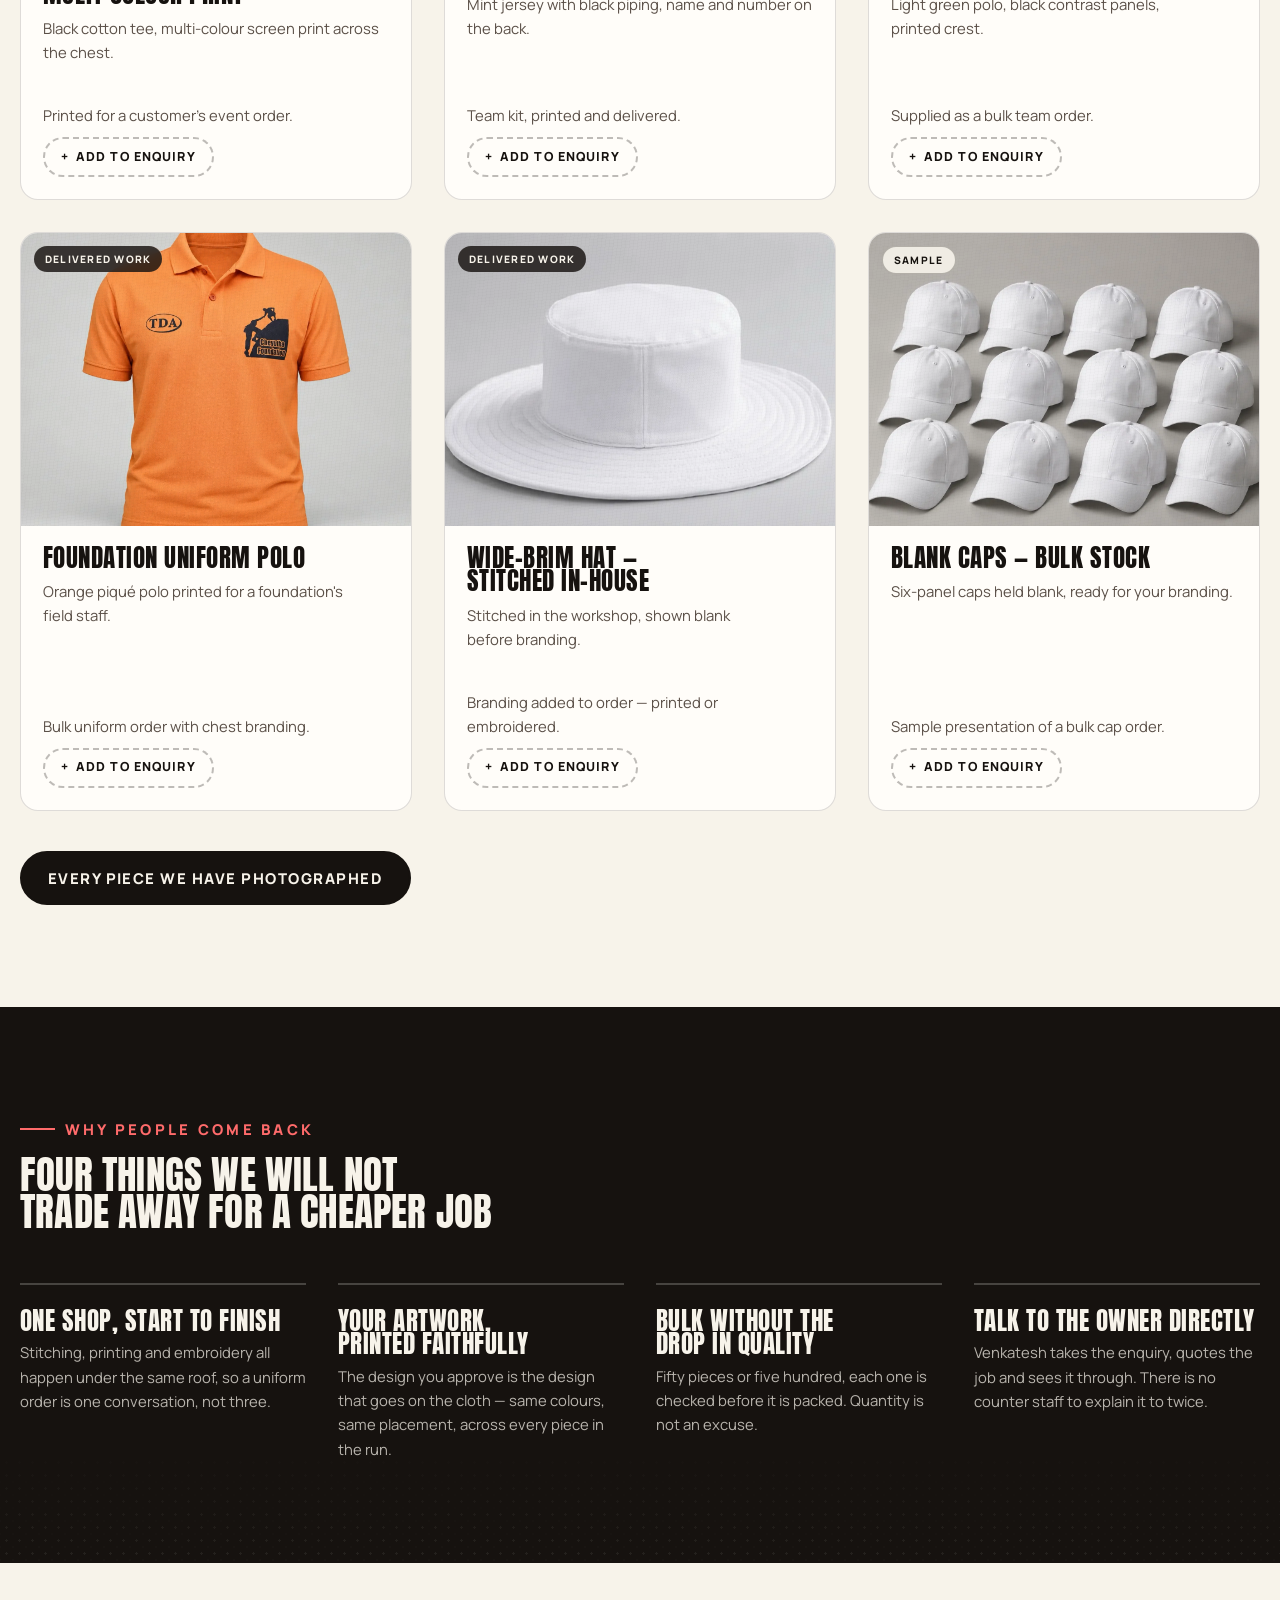
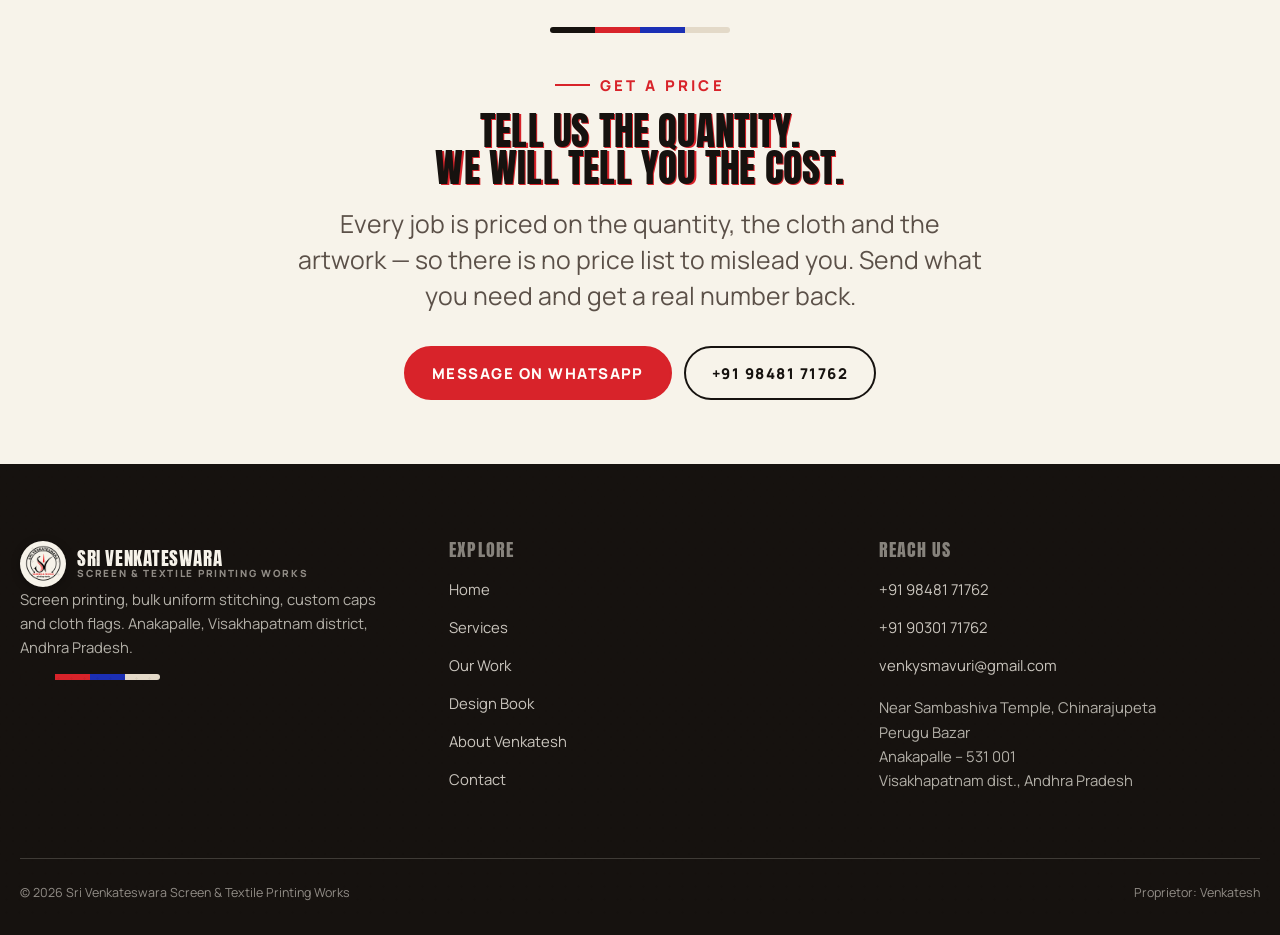
==== commit a00a8a22: "good" ====
--- a/index.html
+++ b/index.html
@@ -3,8 +3,8 @@
 <head>
 <meta charset="utf-8">
 <meta name="viewport" content="width=device-width, initial-scale=1">
-<title data-i18n="pages.home.metaTitle">Sri Venkateswara Screen &amp; Textile Printing Works — Anakapalle</title>
-<meta name="description" content="Screen printing, bulk uniform stitching, custom caps and cloth flags in Anakapalle, Visakhapatnam. Uniforms stitched to measure, branded by print or embroidery, delivered as one order." data-i18n-attr="content:pages.home.metaDescription">
+<title>Sri Venkateswara Screen &amp; Textile Printing Works — Anakapalle</title>
+<meta name="description" content="Screen printing, bulk uniform stitching, custom caps and cloth flags in Anakapalle, Visakhapatnam. Uniforms stitched to measure, branded by print or embroidery, delivered as one order.">
 <meta name="theme-color" content="#16120f">
 <meta name="color-scheme" content="light">
 
@@ -20,10 +20,10 @@
 <link rel="preconnect" href="https://fonts.googleapis.com">
 <link rel="preconnect" href="https://fonts.gstatic.com" crossorigin>
 <link rel="stylesheet" href="https://fonts.googleapis.com/css2?family=Anton&family=Manrope:wght@400;600;700;800&display=swap">
-<link rel="stylesheet" href="assets/css/style.css?v=7">
+<link rel="stylesheet" href="assets/css/style.css?v=10">
 </head>
 <body>
-<a class="skip-link" href="#main" data-i18n="common.skipToContent">Skip to main content</a>
+<a class="skip-link" href="#main">Skip to main content</a>
 
 <header class="site-header">
   <div class="wrap header-inner">
@@ -31,25 +31,23 @@
       <img decoding="async" class="brand-mark" src="assets/img/brand/logo.png" alt="" width="46" height="46">
       <span class="brand-text">
         <span class="brand-name">Sri Venkateswara</span>
-        <span class="brand-sub" data-i18n="common.tagline">Screen &amp; Textile Printing Works</span>
+        <span class="brand-sub">Screen &amp; Textile Printing Works</span>
       </span>
     </a>
 
     <button class="nav-toggle" type="button" aria-expanded="false" aria-controls="site-nav">
-      <span class="nav-toggle-bars" aria-hidden="true"></span> <span data-i18n="common.menu">Menu</span>
+      <span class="nav-toggle-bars" aria-hidden="true"></span> <span>Menu</span>
     </button>
 
-    <nav class="site-nav" id="site-nav" aria-label="Main" data-i18n-attr="aria-label:common.mainNavigation">
+    <nav class="site-nav" id="site-nav" aria-label="Main">
       <ul>
-        <li><a href="index.html" aria-current="page" data-i18n="common.nav.home">Home</a></li>
-        <li><a href="services.html" data-i18n="common.nav.services">Services</a></li>
-        <li><a href="work.html" data-i18n="common.nav.work">Our Work</a></li>
-        <li><a href="sketchbook.html" data-i18n="common.nav.designBook">Design Book</a></li>
-        <li><a href="about.html" data-i18n="common.nav.about">About</a></li>
-        <li><a href="contact.html" class="nav-cta" data-i18n="common.nav.quote">Get a Quote</a></li>
+        <li><a href="index.html" aria-current="page">Home</a></li>
+        <li><a href="services.html">Services</a></li>
+        <li><a href="work.html">Our Work</a></li>
+        <li><a href="sketchbook.html">Design Book</a></li>
+        <li><a href="about.html">About</a></li>
+        <li><a href="contact.html" class="nav-cta">Get a Quote</a></li>
       </ul>
-
-      <div class="lang-switch" data-lang-switch aria-label="Choose a language"></div>
     </nav>
   </div>
 </header>
@@ -107,17 +105,17 @@
 
     <div class="wrap">
       <div class="hero-body">
-        <p class="kicker" data-i18n="pages.home.location">Anakapalle &middot; Visakhapatnam</p>
-        <h1 class="misreg"><span data-i18n="pages.home.headline1">Your logo.</span><em data-i18n="pages.home.headline2">Our ink.</em></h1>
+        <p class="kicker">Anakapalle &middot; Visakhapatnam</p>
+        <h1 class="misreg"><span>Your logo.</span><em>Our ink.</em></h1>
         <ul class="hero-points">
-          <li data-i18n="pages.home.heroLines.0">Screen printing on tees &amp; caps</li>
-          <li data-i18n="pages.home.heroLines.1">Uniforms stitched to fit</li>
-          <li data-i18n="pages.home.heroLines.2">Printed or embroidered branding</li>
-          <li data-i18n="pages.home.heroLines.3">Delivered as one order</li>
+          <li>Screen printing on tees &amp; caps</li>
+          <li>Uniforms stitched to fit</li>
+          <li>Printed or embroidered branding</li>
+          <li>Delivered as one order</li>
         </ul>
         <div class="hero-actions">
-          <a class="btn btn--outline-red" href="work.html" data-i18n="common.actions.seeWork">See our work</a>
-          <a class="btn btn--ghost" data-wa-link href="#" target="_blank" rel="noopener" data-i18n="common.actions.whatsapp">
+          <a class="btn btn--outline-red" href="work.html">See our work</a>
+          <a class="btn btn--ghost" data-wa-link href="#" target="_blank" rel="noopener">
             Ask on WhatsApp</a>
         </div>
       </div>
@@ -149,17 +147,17 @@
     <div class="wrap">
       <div class="section-head section-head--split" data-reveal>
         <div>
-          <p class="kicker" data-i18n="pages.home.whatWeDo">What we do</p>
-          <h2 class="misreg--tight" data-i18n-html="pages.home.servicesHeadline">Cloth in.<br>Finished order out.</h2>
-        </div>
-        <p class="lede" data-i18n="pages.home.servicesIntro">Seven trades under one roof, so a uniform job is a single
+          <p class="kicker">What we do</p>
+          <h2 class="misreg--tight">Cloth in.<br>Finished order out.</h2>
+        </div>
+        <p class="lede">Seven trades under one roof, so a uniform job is a single
           conversation instead of three suppliers blaming each other.</p>
       </div>
 
       <div class="grid grid--3" data-services></div>
 
       <p class="mt-3" style="margin-top:2rem">
-        <a class="btn btn--ghost" href="services.html" data-i18n="pages.home.fullServiceList">Full service list</a>
+        <a class="btn btn--ghost" href="services.html">Full service list</a>
       </p>
     </div>
   </section>
@@ -176,9 +174,9 @@
                loading="lazy">
         </div>
         <div>
-          <p class="kicker" data-i18n="pages.home.uniformEyebrow">Bulk uniforms</p>
-          <h2 data-i18n-html="pages.home.uniformHeadline">Stitched to measure.<br>Branded to match.</h2>
-          <p class="lede" data-i18n="pages.home.uniformBody">Most shops either stitch or print. Venkatesh does both, which
+          <p class="kicker">Bulk uniforms</p>
+          <h2>Stitched to measure.<br>Branded to match.</h2>
+          <p class="lede">Most shops either stitch or print. Venkatesh does both, which
             is why a uniform order here does not get handed between two places
             that never speak to each other.</p>
           <p>You give the sizes and the logo. The cloth is cut and stitched to
@@ -186,8 +184,8 @@
             printed, whichever suits the fabric and the budget &mdash; and the
             whole order comes back counted, checked and packed.</p>
           <div class="hero-actions">
-            <a class="btn btn--red" href="services.html#uniforms" data-i18n="pages.home.howItWorks">How it works</a>
-            <a class="btn btn--ghost" href="work.html" data-i18n="pages.home.finishedOrders">See finished orders</a>
+            <a class="btn btn--red" href="services.html#uniforms">How it works</a>
+            <a class="btn btn--ghost" href="work.html">See finished orders</a>
           </div>
         </div>
       </div>
@@ -199,7 +197,7 @@
     <div class="wrap">
       <div class="promo" data-reveal>
         <div class="promo-media">
-          <span class="badge badge--mock badge--tr" data-i18n="pages.home.sample">Sample</span>
+          <span class="badge badge--mock badge--tr">Sample</span>
           <picture>
             <source media="(max-width: 760px)" srcset="assets/img/hero/mobile/jute-hero-mobile.webp">
             <img decoding="async" src="assets/img/hero/jute-hero-desktop.webp"
@@ -208,14 +206,14 @@
           </picture>
         </div>
         <div class="promo-body">
-          <p class="kicker" data-i18n="pages.home.juteEyebrow">Custom jute bag printing</p>
-          <h2 data-i18n-html="pages.home.juteHeadline">Thoughtfully printed.<br>Ready in quantity.</h2>
-          <p class="lede" data-i18n="pages.home.juteBody">Custom jute bags for weddings, celebrations,
+          <p class="kicker">Custom jute bag printing</p>
+          <h2>Thoughtfully printed.<br>Ready in quantity.</h2>
+          <p class="lede">Custom jute bags for weddings, celebrations,
             institutions and business events &mdash; available with personalised
             Telugu or English printing and dependable bulk-order preparation.</p>
           <div class="hero-actions">
-            <a class="btn btn--red" href="contact.html" data-i18n="pages.home.requestQuote">Request a Quote</a>
-            <a class="btn btn--ghost" href="services.html#jute-process" data-i18n="pages.home.exploreJute">Explore Jute Bags</a>
+            <a class="btn btn--red" href="contact.html">Request a Quote</a>
+            <a class="btn btn--ghost" href="services.html#jute-process">Explore Jute Bags</a>
           </div>
         </div>
       </div>
@@ -227,17 +225,17 @@
     <div class="wrap">
       <div class="section-head section-head--split" data-reveal>
         <div>
-          <p class="kicker" data-i18n="pages.home.recentWork">Recent work</p>
-          <h2 class="misreg--tight" data-i18n="pages.home.offPress">Pieces off the press</h2>
-        </div>
-        <p class="lede" data-i18n="pages.home.enquiryHint">See something close to what you need? Add it to your
+          <p class="kicker">Recent work</p>
+          <h2 class="misreg--tight">Pieces off the press</h2>
+        </div>
+        <p class="lede">See something close to what you need? Add it to your
           enquiry and send the whole list to Venkatesh on WhatsApp.</p>
       </div>
 
       <div class="grid grid--3" data-work-grid data-limit="6"></div>
 
       <p style="margin-top:2.5rem">
-        <a class="btn" href="work.html" data-i18n="pages.home.allWork">Every piece we have photographed</a>
+        <a class="btn" href="work.html">Every piece we have photographed</a>
       </p>
     </div>
   </section>
@@ -246,8 +244,8 @@
   <section class="section on-ink">
     <div class="wrap">
       <div class="section-head" data-reveal>
-        <p class="kicker" data-i18n="pages.home.whyReturn">Why people come back</p>
-        <h2 data-i18n-html="pages.home.promisesHeadline">Four things we will not<br>trade away for a cheaper job</h2>
+        <p class="kicker">Why people come back</p>
+        <h2>Four things we will not<br>trade away for a cheaper job</h2>
       </div>
       <div class="grid grid--4" data-promises></div>
     </div>
@@ -258,15 +256,15 @@
   <section class="section section--tight">
     <div class="wrap wrap--narrow" style="text-align:center" data-reveal>
       <div class="inkstrip" style="max-width:180px;margin:0 auto 2rem"><i></i><i></i><i></i><i></i></div>
-      <p class="kicker" style="justify-content:center" data-i18n="pages.home.priceEyebrow">Get a price</p>
-      <h2 class="misreg--tight" data-i18n-html="pages.home.priceHeadline">Tell us the quantity.<br>We will tell you the cost.</h2>
-      <p class="lede" style="margin-inline:auto" data-i18n="pages.home.priceBody">Every job is priced on the
+      <p class="kicker" style="justify-content:center">Get a price</p>
+      <h2 class="misreg--tight">Tell us the quantity.<br>We will tell you the cost.</h2>
+      <p class="lede" style="margin-inline:auto">Every job is priced on the
         quantity, the cloth and the artwork &mdash; so there is no price list to
         mislead you. Send what you need and get a real number back.</p>
       <div class="hero-actions" style="justify-content:center">
-        <a class="btn btn--red" data-wa-link href="#" target="_blank" rel="noopener" data-i18n="common.actions.whatsapp">
+        <a class="btn btn--red" data-wa-link href="#" target="_blank" rel="noopener">
           Message on WhatsApp</a>
-        <a class="btn btn--ghost" data-tel href="#" data-i18n="common.actions.callShop">Call the shop</a>
+        <a class="btn btn--ghost" data-tel href="#">Call the shop</a>
       </div>
     </div>
   </section>
@@ -281,28 +279,28 @@
         <img decoding="async" class="brand-mark" src="assets/img/brand/logo.png" alt="" width="46" height="46">
         <span class="brand-text">
           <span class="brand-name">Sri Venkateswara</span>
-          <span class="brand-sub" data-i18n="common.tagline">Screen &amp; Textile Printing Works</span>
+          <span class="brand-sub">Screen &amp; Textile Printing Works</span>
         </span>
       </a>
-      <p class="footer-blurb" data-i18n="common.footer.summary">Screen printing, bulk uniform stitching, custom caps
+      <p class="footer-blurb">Screen printing, bulk uniform stitching, custom caps
         and cloth flags. Anakapalle, Visakhapatnam district, Andhra Pradesh.</p>
       <div class="inkstrip" style="max-width:140px"><i></i><i></i><i></i><i></i></div>
     </div>
 
     <nav class="footer-nav" aria-label="Pages">
-      <h4 data-i18n="common.footer.explore">Explore</h4>
+      <h4>Explore</h4>
       <ul>
-        <li><a href="index.html" data-i18n="common.nav.home">Home</a></li>
-        <li><a href="services.html" data-i18n="common.nav.services">Services</a></li>
-        <li><a href="work.html" data-i18n="common.nav.work">Our Work</a></li>
-        <li><a href="sketchbook.html" data-i18n="common.nav.designBook">Design Book</a></li>
-        <li><a href="about.html" data-i18n="common.footer.aboutOwner">About Venkatesh</a></li>
-        <li><a href="contact.html" data-i18n="common.nav.contact">Contact</a></li>
+        <li><a href="index.html">Home</a></li>
+        <li><a href="services.html">Services</a></li>
+        <li><a href="work.html">Our Work</a></li>
+        <li><a href="sketchbook.html">Design Book</a></li>
+        <li><a href="about.html">About Venkatesh</a></li>
+        <li><a href="contact.html">Contact</a></li>
       </ul>
     </nav>
 
     <div class="footer-nav">
-      <h4 data-i18n="common.footer.reachUs">Reach us</h4>
+      <h4>Reach us</h4>
       <ul>
         <li><a data-tel href="#">+91 98481 71762</a></li>
         <li><a data-tel-alt href="#">+91 90301 71762</a></li>
@@ -314,11 +312,11 @@
 
   <div class="wrap footer-bottom">
     <p>&copy; <span data-year>2026</span> Sri Venkateswara Screen &amp; Textile Printing Works</p>
-    <p data-i18n="common.footer.proprietor">Proprietor: Venkatesh</p>
+    <p>Proprietor: Venkatesh</p>
   </div>
 </footer>
 
-<script src="assets/js/data.js?v=7"></script>
-<script src="assets/js/site.js?v=7"></script>
+<script src="assets/js/data.js?v=10"></script>
+<script src="assets/js/site.js?v=10"></script>
 </body>
 </html>
--- a/assets/css/style.css
+++ b/assets/css/style.css
@@ -74,22 +74,6 @@
   --ticker-h: 60px;
 
   color-scheme: light;
-}
-
-/* Anton is a Latin poster face with no Telugu or Devanagari glyphs, so
-   headings would silently fall through to the body font's own fallback
-   chain in those scripts — readable, but visibly not "the house display
-   face" the way it is in English. Swapping both custom properties here
-   (fetched only for the active script, see ensureScriptFont() in site.js)
-   means every existing var(--display)/var(--body) rule in this file picks
-   the right typeface automatically, with no per-selector changes needed. */
-html.lang-te {
-  --display: "Noto Sans Telugu", "Manrope", sans-serif;
-  --body:    "Noto Sans Telugu", ui-sans-serif, system-ui, sans-serif;
-}
-html.lang-hi {
-  --display: "Noto Sans Devanagari", "Manrope", sans-serif;
-  --body:    "Noto Sans Devanagari", ui-sans-serif, system-ui, sans-serif;
 }
 
 /* ---------- 2. Reset ----------------------------------------------------- */
@@ -512,35 +496,6 @@
 }
 .site-nav .nav-cta:hover { background: var(--red-deep); }
 
-/* .site-nav only had one child (the <ul>) before the language switcher; it
-   needs its own flex row now so the switcher sits beside the links on
-   desktop instead of stacking under them by block default. */
-.site-nav { display: flex; align-items: center; gap: 1rem; }
-
-.lang-switch {
-  display: flex;
-  align-items: center;
-  gap: .3rem;
-  flex-wrap: wrap;
-}
-.lang-switch button {
-  padding: .35rem .6rem;
-  border: 1px solid var(--line-strong);
-  border-radius: var(--r-pill);
-  background: transparent;
-  color: var(--ink-soft);
-  font-size: .68rem;
-  font-weight: 700;
-  letter-spacing: .02em;
-  line-height: 1.2;
-}
-.lang-switch button:hover { border-color: var(--ink); color: var(--ink); }
-.lang-switch button[aria-pressed="true"] {
-  background: var(--ink);
-  border-color: var(--ink);
-  color: var(--paper);
-}
-
 .nav-toggle {
   display: none;
   align-items: center;
@@ -586,11 +541,9 @@
     transition: all var(--dur) var(--ease);
   }
   .site-nav.is-open { transform: none; opacity: 1; visibility: visible; }
-  .site-nav { flex-direction: column; align-items: stretch; }
   .site-nav ul { flex-direction: column; align-items: stretch; gap: .15rem; }
   .site-nav a { padding: .85rem 1rem; font-size: .95rem; border-radius: var(--r); }
   .site-nav .nav-cta { margin: .5rem 0 0; text-align: center; }
-  .lang-switch { justify-content: center; padding: .75rem 0 .25rem; border-top: 1px solid var(--line); margin-top: .5rem; }
 }
 
 /* ---------- 8. Hero ------------------------------------------------------ */
@@ -941,6 +894,19 @@
   color: var(--white);
   border-block: 2px solid var(--ink);
 }
+/* On the home page the hero+ticker are sized to fill exactly one viewport,
+   so on initial load the ticker sits right where the fixed WhatsApp/enquiry
+   dock also lives, bottom-right. Rather than move either one, the marquee
+   text is faded to solid red before it reaches the dock's corner, so the
+   dock always sits on plain colour rather than covering scrolling text. */
+.ticker::after {
+  content: "";
+  position: absolute;
+  inset: 0 0 0 auto;
+  width: min(190px, 34vw);
+  background: linear-gradient(to right, transparent, var(--red) 65%);
+  pointer-events: none;
+}
 .ticker-track {
   display: flex;
   width: max-content;
@@ -1245,14 +1211,114 @@
 
 /* ---------- 10b. Inner page furniture ------------------------------------ */
 /* The band at the top of every page that is not the home page. Shorter than
-   the hero, same ink, so the site reads as one press run. */
+   the hero, same ink, so the site reads as one press run. Padding trimmed
+   from an earlier, taller cut (3rem/7vw/5.5rem top, 4rem bottom) — stacked
+   against .section's own top padding it left a blank cream band before any
+   real content appeared; see the 2026-09-04 density review in
+   docs/design-review/. */
 .page-hero {
   position: relative;
-  padding: clamp(3rem, 7vw, 5.5rem) 0 clamp(2.5rem, 5vw, 4rem);
+  padding: clamp(2.25rem, 5.5vw, 4rem) 0 clamp(1.75rem, 3.5vw, 3rem);
   overflow: hidden;
 }
-.page-hero h1 { max-width: 18ch; }
+/* Headline was sized off the same scale as the home hero (--step-3, up to
+   4rem) with only a couple of lines of supporting copy under it — bold, but
+   oversized for what it's introducing. Capped lower here; still the same
+   condensed poster face. */
+.page-hero h1 { max-width: 18ch; font-size: clamp(2.1rem, 1.6rem + 2.1vw, 3.35rem); }
 .page-hero .lede { margin-top: 1rem; }
+
+/* The section immediately after a page-hero would otherwise add its own
+   full top padding on top of the hero's bottom padding — two paddings
+   stacking into one long gap before the first real content. Trimmed here
+   rather than on .section generally, so section-to-section rhythm further
+   down the page (which isn't preceded by a dark intro) is untouched.
+   Excludes .section--tight: the Design Book already pairs its page-hero
+   with a page-scoped, deliberately tighter .section--tight override (see
+   sketchbook.css) and does not need a second, competing adjustment here. */
+.page-hero + .section:not(.section--tight) { padding-top: clamp(1.75rem, 4vw, 3rem); }
+
+/* Two-column page-hero intro: heading/lede on the left, page-specific
+   content (jump links, quick facts, quick actions) on the right, so the
+   space beside a two-line heading on a wide screen does something useful
+   instead of sitting empty. Below 900px there isn't room for a real second
+   column, so it stacks — the aside content still appears, just after the
+   intro rather than beside it. */
+.page-hero--split .wrap {
+  display: grid;
+  gap: clamp(1.75rem, 4vw, 3rem);
+}
+@media (min-width: 900px) {
+  .page-hero--split .wrap {
+    grid-template-columns: minmax(0, 1.15fr) minmax(0, .85fr);
+    align-items: end;
+  }
+}
+
+.page-hero-aside {
+  display: grid;
+  gap: .6rem;
+  align-content: start;
+}
+.page-hero-aside .kicker { color: #ff6b6b; }
+
+/* A short list of same-page jump links (Services: the trades/steps/finishes
+   further down). Styled as rows, not pills, so it reads as a compact index
+   rather than another row of buttons competing with the real CTAs. */
+.hero-jumplist {
+  display: grid;
+  gap: .5rem;
+  margin: 0;
+  padding: 0;
+  list-style: none;
+}
+.hero-jumplist a {
+  display: flex;
+  align-items: center;
+  justify-content: space-between;
+  gap: 1rem;
+  padding: .8rem 1.05rem;
+  border: 1px solid rgba(247, 243, 234, .22);
+  border-radius: var(--r);
+  color: var(--paper);
+  text-decoration: none;
+  font-weight: 700;
+  font-size: var(--step--1);
+  letter-spacing: .02em;
+  transition: border-color var(--dur) var(--ease), background var(--dur) var(--ease);
+}
+.hero-jumplist a::after { content: "\2192"; color: var(--red-lit); font-weight: 800; flex: none; }
+.hero-jumplist a:hover { border-color: rgba(247, 243, 234, .55); background: rgba(247, 243, 234, .06); }
+
+/* A compact fact card (About: who/where/what, using only information the
+   site already states elsewhere — no invented stats). */
+.hero-facts {
+  display: grid;
+  gap: .85rem;
+  padding: 1.15rem 1.3rem;
+  border: 1px solid rgba(247, 243, 234, .18);
+  border-radius: var(--r-lg);
+  background: rgba(247, 243, 234, .05);
+}
+.hero-facts > div + div { padding-top: .85rem; border-top: 1px solid rgba(247, 243, 234, .12); }
+.hero-facts dt {
+  font-size: .66rem;
+  font-weight: 800;
+  letter-spacing: .14em;
+  text-transform: uppercase;
+  color: rgba(247, 243, 234, .55);
+  margin-bottom: .2rem;
+}
+.hero-facts dd { margin: 0; font-size: var(--step-0); font-weight: 700; color: var(--paper); }
+
+/* Contact/Work re-use .filters and .btn inside a dark page-hero, where their
+   default border/background assume a light section. */
+.page-hero-aside .filters { margin-bottom: 0; }
+.page-hero-aside .filter { border-color: rgba(247, 243, 234, .32); color: var(--paper); }
+.page-hero-aside .filter:hover { border-color: var(--paper); }
+.page-hero-aside .filter[aria-pressed="true"] { background: var(--paper); border-color: var(--paper); color: var(--ink); }
+.page-hero-aside .note { background: rgba(247, 243, 234, .07); color: rgba(247, 243, 234, .8); }
+.page-hero-aside .note strong { color: var(--paper); }
 
 .breadcrumb {
   margin: 0 0 1.5rem;
@@ -1626,22 +1692,24 @@
    clear of the safe area on a phone. */
 .dock {
   position: fixed;
-  right: clamp(.9rem, 2.5vw, 1.6rem);
-  bottom: clamp(.9rem, 2.5vw, 1.6rem);
-  bottom: max(clamp(.9rem, 2.5vw, 1.6rem), env(safe-area-inset-bottom));
+  right: clamp(.8rem, 2vw, 1.3rem);
+  bottom: clamp(.8rem, 2vw, 1.3rem);
+  bottom: max(clamp(.8rem, 2vw, 1.3rem), env(safe-area-inset-bottom));
   z-index: 70;
   display: flex;
   flex-direction: column;
   align-items: flex-end;
-  gap: .75rem;
-}
-
-/* WhatsApp — the familiar green circle, drawn rather than downloaded. */
+  gap: .55rem;
+}
+
+/* WhatsApp — the familiar green circle, drawn rather than downloaded.
+   Sized down from 58px: at desktop width the pair of controls read as
+   visually heavy against page content sitting behind/below them. */
 .wa-fab {
   position: relative;
   display: grid;
   place-items: center;
-  width: 58px; height: 58px;
+  width: 48px; height: 48px;
   border-radius: 50%;
   background: #25d366;
   color: #fff;
@@ -1650,7 +1718,7 @@
   transition: transform var(--dur) var(--ease), box-shadow var(--dur) var(--ease);
 }
 .wa-fab:hover { transform: scale(1.07); }
-.wa-fab svg { width: 32px; height: 32px; }
+.wa-fab svg { width: 26px; height: 26px; }
 /* A slow ring, so it is noticed once without nagging. */
 .wa-fab::after {
   content: "";
@@ -1691,14 +1759,14 @@
   position: relative;
   display: flex;
   align-items: center;
-  gap: .6rem;
-  height: 58px;
-  padding: 0 1.35rem;
+  gap: .5rem;
+  height: 48px;
+  padding: 0 1.1rem;
   border: 2px solid var(--ink);
   border-radius: var(--r-pill);
   background: var(--ink);
   color: var(--paper);
-  font-size: .78rem;
+  font-size: .74rem;
   font-weight: 800;
   letter-spacing: .1em;
   text-transform: uppercase;
@@ -1706,17 +1774,17 @@
   transition: transform var(--dur) var(--ease);
 }
 .quote-fab:hover { transform: translateY(-2px); }
-.quote-fab svg { width: 20px; height: 20px; }
+.quote-fab svg { width: 18px; height: 18px; }
 
 .quote-count {
   display: grid;
   place-items: center;
-  min-width: 24px; height: 24px;
-  padding: 0 .4rem;
+  min-width: 21px; height: 21px;
+  padding: 0 .35rem;
   border-radius: var(--r-pill);
   background: var(--red);
   color: var(--white);
-  font-size: .72rem;
+  font-size: .68rem;
   font-variant-numeric: tabular-nums;
 }
 .quote-fab[data-empty="true"] .quote-count { display: none; }
@@ -1738,8 +1806,8 @@
    region once it is genuinely long. */
 .quote-panel {
   position: fixed;
-  right: clamp(.9rem, 2.5vw, 1.6rem);
-  bottom: calc(clamp(.9rem, 2.5vw, 1.6rem) + 140px);
+  right: clamp(.8rem, 2vw, 1.3rem);
+  bottom: calc(clamp(.8rem, 2vw, 1.3rem) + 118px);
   z-index: 71;
   width: min(calc(100vw - 1.8rem), 360px);
   max-height: min(80vh, 600px);
@@ -1878,13 +1946,13 @@
 
 @media (max-width: 560px) {
   .quote-panel {
-    right: .9rem; left: .9rem;
+    right: .8rem; left: .8rem;
     width: auto;
     max-height: min(72vh, 520px);
-    bottom: calc(.9rem + 132px);
+    bottom: calc(.8rem + 112px);
   }
   .quote-items { max-height: 30vh; }
-  .quote-fab { padding: 0 1rem; }
+  .quote-fab { padding: 0 .9rem; }
   .quote-fab .fab-text { display: none; }
 }
 
@@ -1948,6 +2016,7 @@
   transition: opacity .7s var(--ease), transform .7s var(--ease);
 }
 [data-reveal].is-in { opacity: 1; transform: none; }
+[data-reveal].is-in-instant { transition: none; }
 [data-reveal-delay="1"] { transition-delay: .08s; }
 [data-reveal-delay="2"] { transition-delay: .16s; }
 [data-reveal-delay="3"] { transition-delay: .24s; }
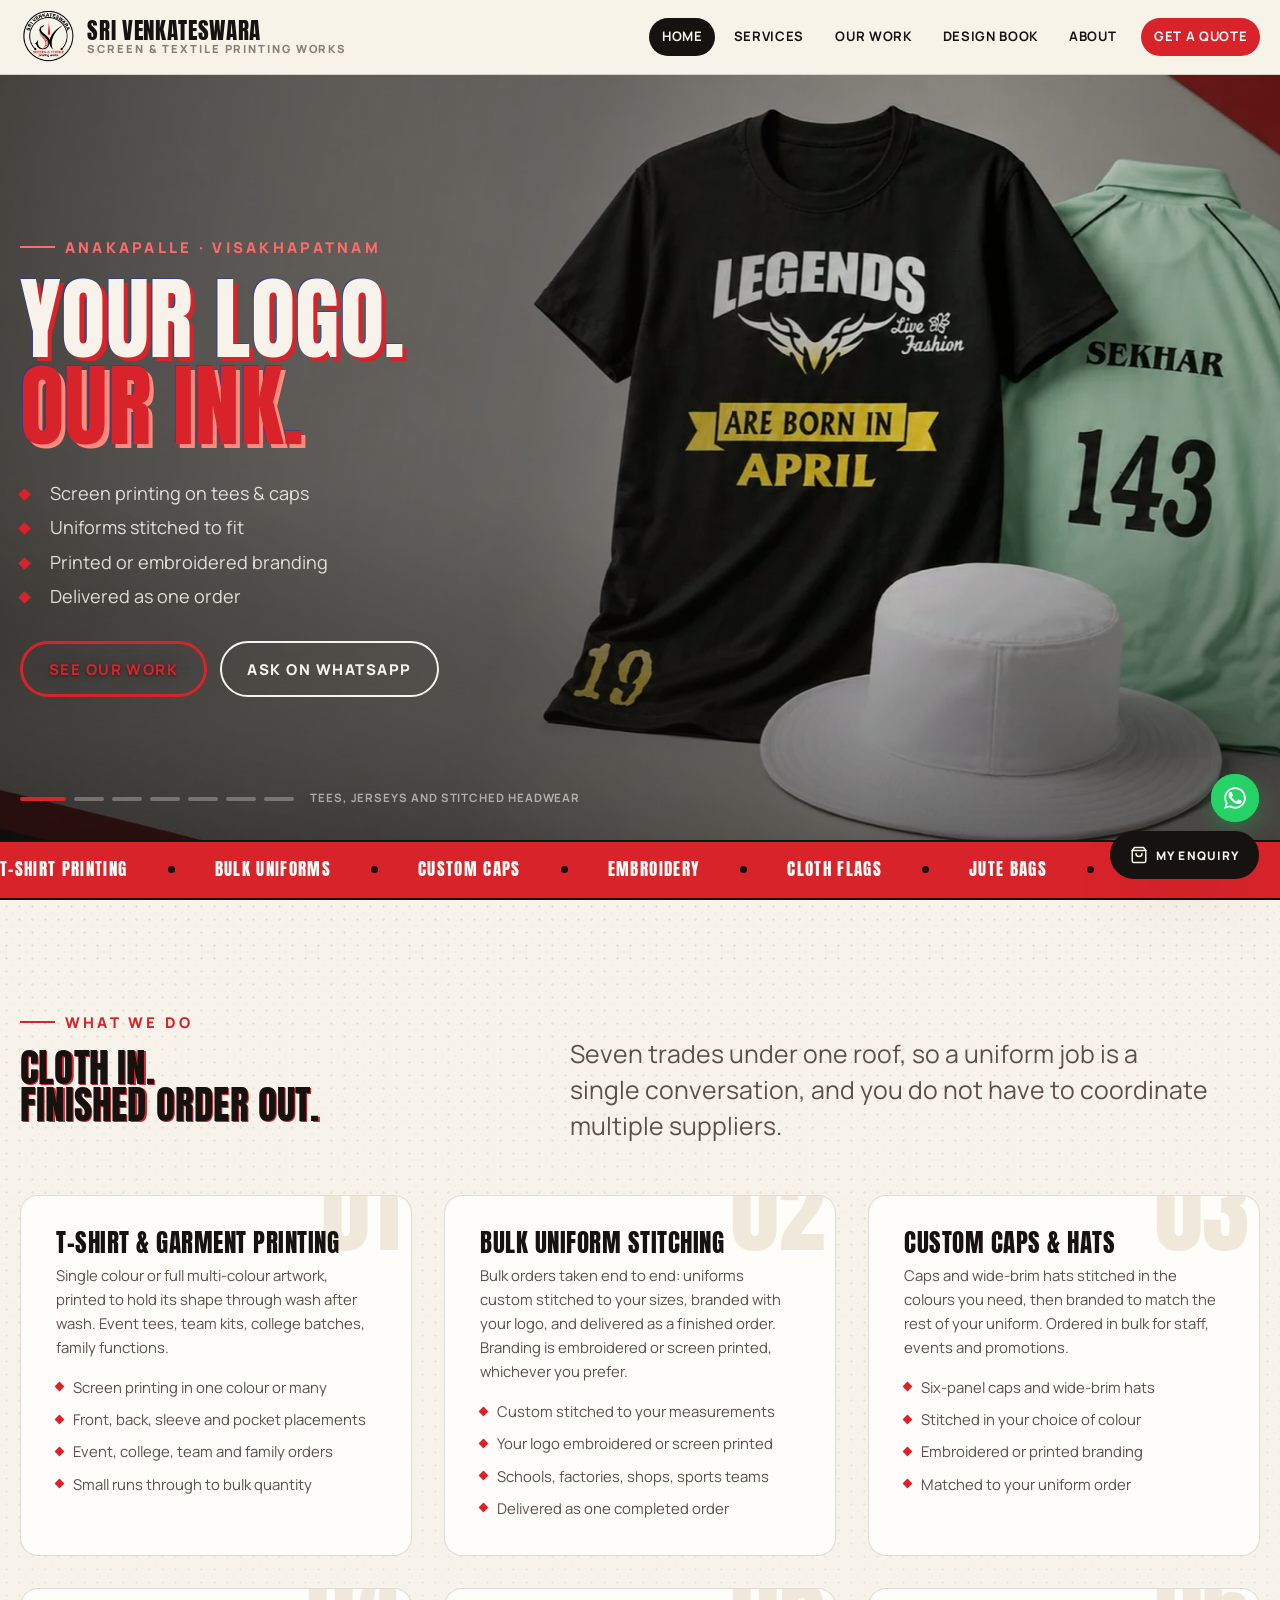
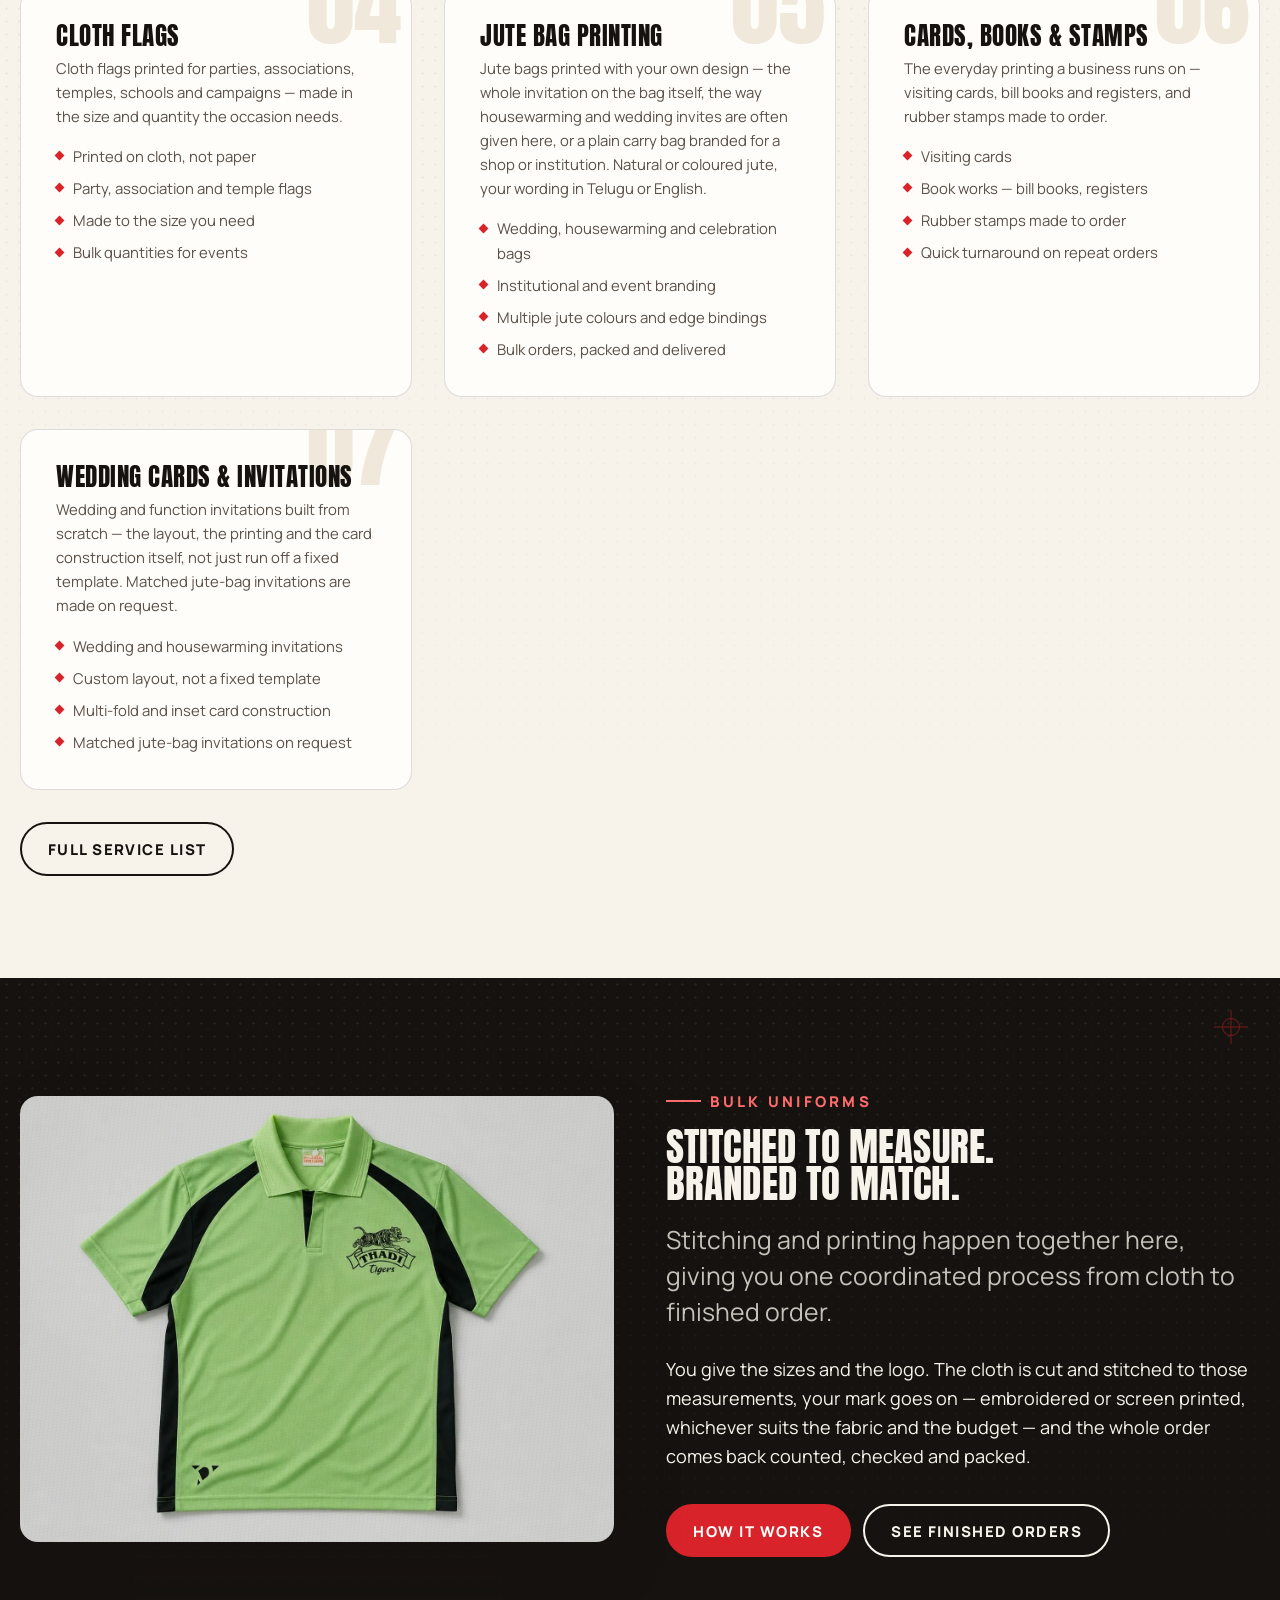
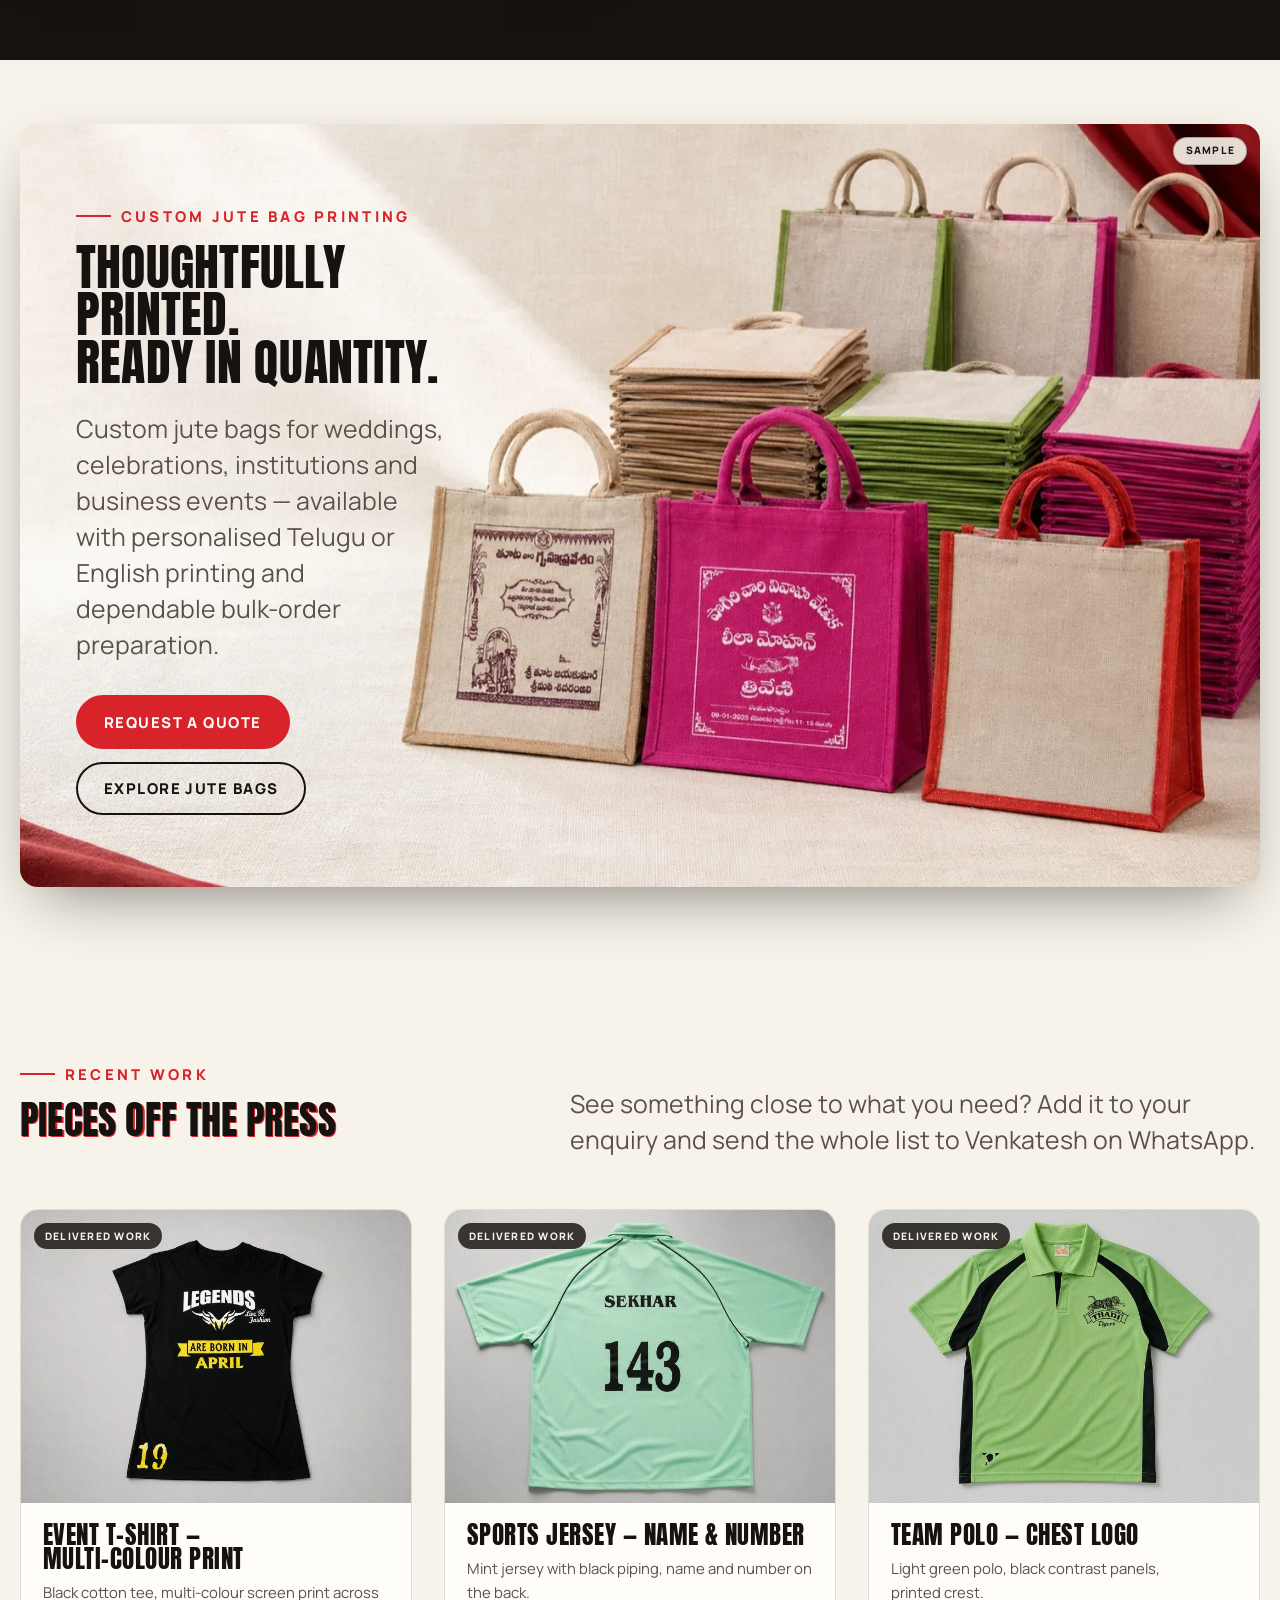
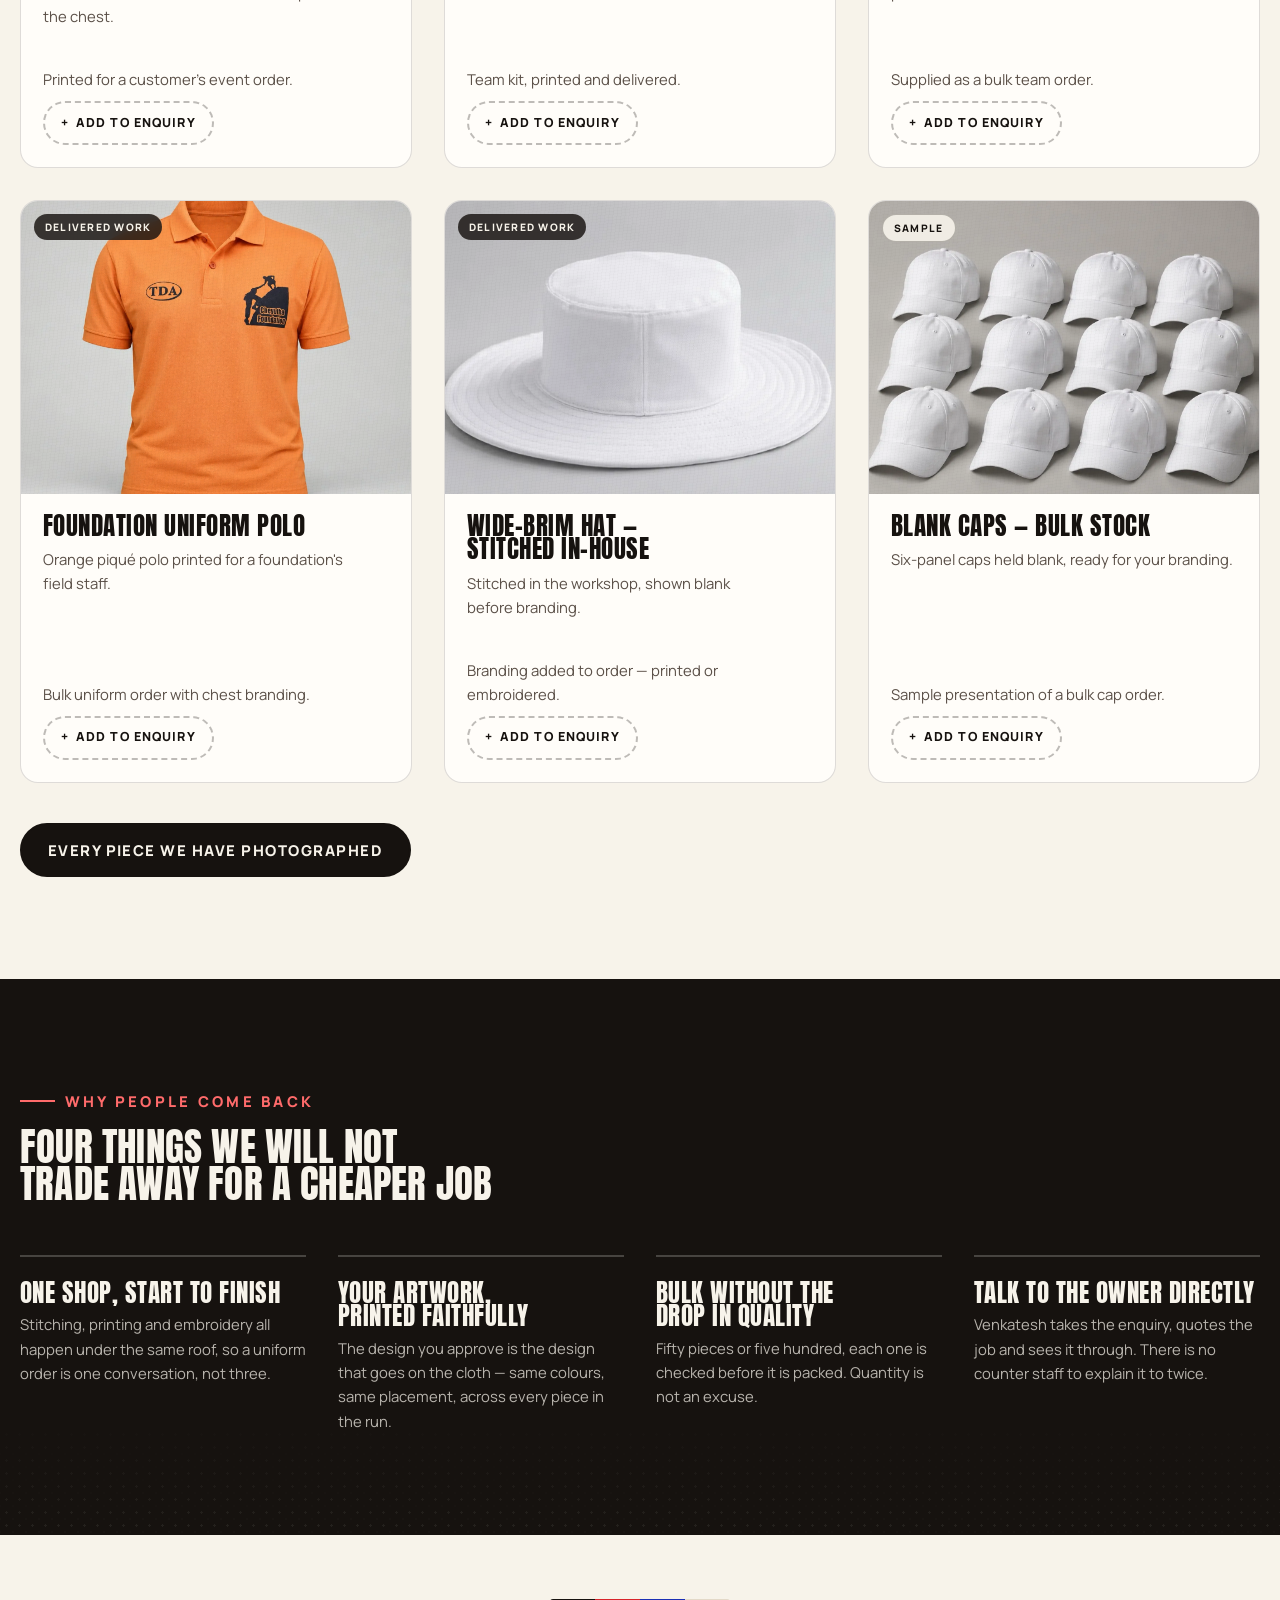
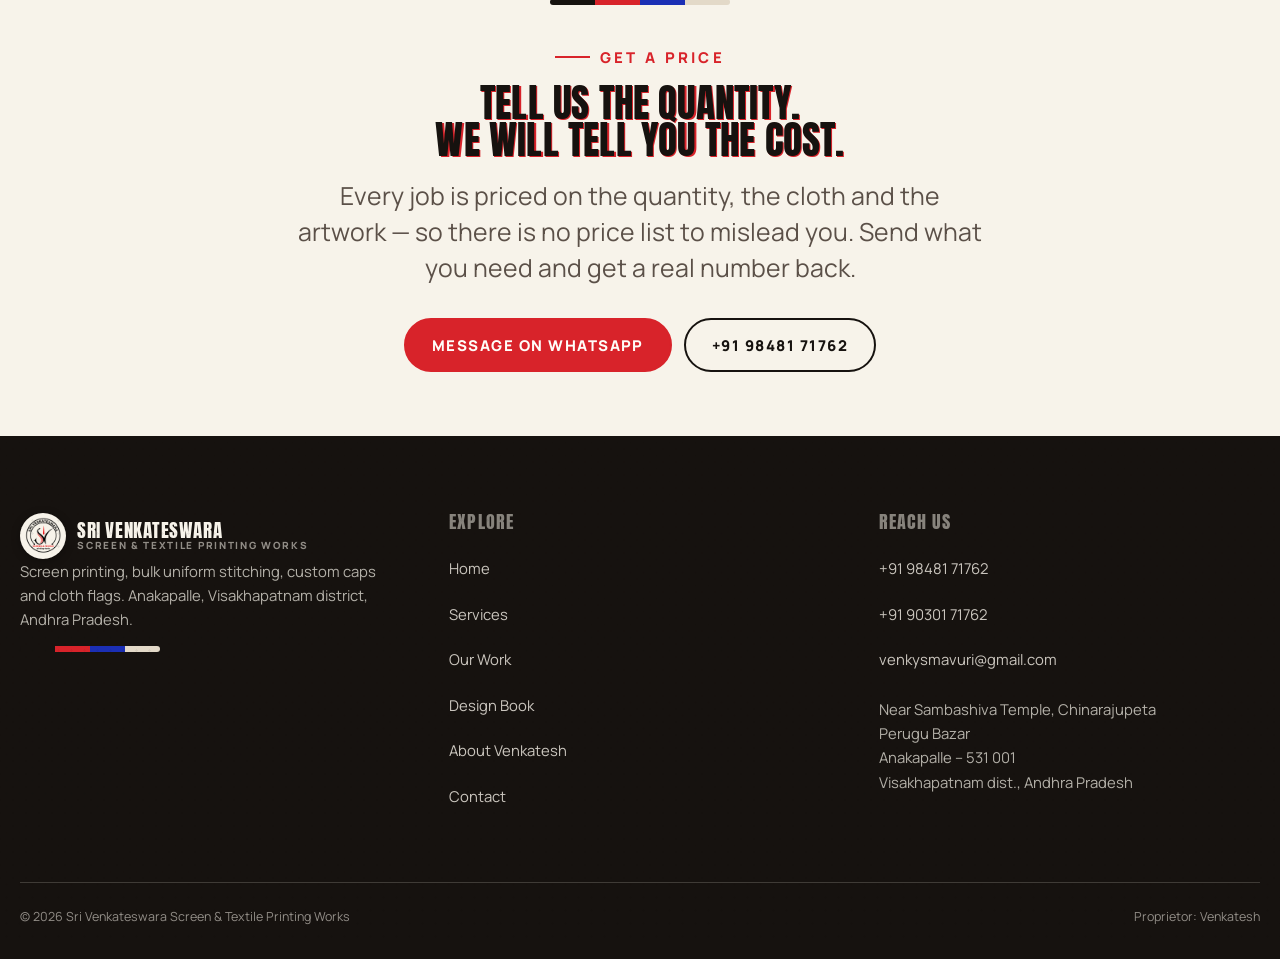
==== commit e2f18966: "final updates. venkatesh review pending." ====
--- a/index.html
+++ b/index.html
@@ -20,7 +20,7 @@
 <link rel="preconnect" href="https://fonts.googleapis.com">
 <link rel="preconnect" href="https://fonts.gstatic.com" crossorigin>
 <link rel="stylesheet" href="https://fonts.googleapis.com/css2?family=Anton&family=Manrope:wght@400;600;700;800&display=swap">
-<link rel="stylesheet" href="assets/css/style.css?v=10">
+<link rel="stylesheet" href="assets/css/style.css?v=15">
 </head>
 <body>
 <a class="skip-link" href="#main">Skip to main content</a>
@@ -148,13 +148,17 @@
       <div class="section-head section-head--split" data-reveal>
         <div>
           <p class="kicker">What we do</p>
-          <h2 class="misreg--tight">Cloth in.<br>Finished order out.</h2>
+          <h2 class="misreg--tight">Cloth in.<br> Finished order out.</h2>
         </div>
         <p class="lede">Seven trades under one roof, so a uniform job is a single
-          conversation instead of three suppliers blaming each other.</p>
-      </div>
-
-      <div class="grid grid--3" data-services></div>
+          conversation, and you do not have to coordinate multiple suppliers.</p>
+      </div>
+
+      <div class="grid grid--3" data-services data-mobile-collapse="4"></div>
+
+      <button type="button" class="services-toggle" data-services-toggle aria-expanded="false">
+        <span data-services-toggle-label>Show all services</span>
+      </button>
 
       <p class="mt-3" style="margin-top:2rem">
         <a class="btn btn--ghost" href="services.html">Full service list</a>
@@ -175,10 +179,9 @@
         </div>
         <div>
           <p class="kicker">Bulk uniforms</p>
-          <h2>Stitched to measure.<br>Branded to match.</h2>
-          <p class="lede">Most shops either stitch or print. Venkatesh does both, which
-            is why a uniform order here does not get handed between two places
-            that never speak to each other.</p>
+          <h2>Stitched to measure.<br> Branded to match.</h2>
+          <p class="lede">Stitching and printing happen together here, giving you
+            one coordinated process from cloth to finished order.</p>
           <p>You give the sizes and the logo. The cloth is cut and stitched to
             those measurements, your mark goes on &mdash; embroidered or screen
             printed, whichever suits the fabric and the budget &mdash; and the
@@ -207,7 +210,7 @@
         </div>
         <div class="promo-body">
           <p class="kicker">Custom jute bag printing</p>
-          <h2>Thoughtfully printed.<br>Ready in quantity.</h2>
+          <h2>Thoughtfully printed.<br> Ready in quantity.</h2>
           <p class="lede">Custom jute bags for weddings, celebrations,
             institutions and business events &mdash; available with personalised
             Telugu or English printing and dependable bulk-order preparation.</p>
@@ -245,7 +248,7 @@
     <div class="wrap">
       <div class="section-head" data-reveal>
         <p class="kicker">Why people come back</p>
-        <h2>Four things we will not<br>trade away for a cheaper job</h2>
+        <h2>Four things we will not<br> trade away for a cheaper job</h2>
       </div>
       <div class="grid grid--4" data-promises></div>
     </div>
@@ -257,7 +260,7 @@
     <div class="wrap wrap--narrow" style="text-align:center" data-reveal>
       <div class="inkstrip" style="max-width:180px;margin:0 auto 2rem"><i></i><i></i><i></i><i></i></div>
       <p class="kicker" style="justify-content:center">Get a price</p>
-      <h2 class="misreg--tight">Tell us the quantity.<br>We will tell you the cost.</h2>
+      <h2 class="misreg--tight">Tell us the quantity.<br> We will tell you the cost.</h2>
       <p class="lede" style="margin-inline:auto">Every job is priced on the
         quantity, the cloth and the artwork &mdash; so there is no price list to
         mislead you. Send what you need and get a real number back.</p>
@@ -316,7 +319,7 @@
   </div>
 </footer>
 
-<script src="assets/js/data.js?v=10"></script>
-<script src="assets/js/site.js?v=10"></script>
+<script src="assets/js/data.js?v=15"></script>
+<script src="assets/js/site.js?v=15"></script>
 </body>
 </html>
--- a/assets/css/style.css
+++ b/assets/css/style.css
@@ -224,6 +224,37 @@
 .grid--2 { grid-template-columns: repeat(auto-fit, minmax(min(100%, 320px), 1fr)); }
 .grid--3 { grid-template-columns: repeat(auto-fit, minmax(min(100%, 290px), 1fr)); }
 .grid--4 { grid-template-columns: repeat(auto-fit, minmax(min(100%, 220px), 1fr)); }
+
+/* Home, mobile only: the seven-service grid repeats most of the Services
+   page and made the mobile Home page roughly 11,000px tall. Everything
+   past data-mobile-collapse's count is hidden by default behind the
+   "Show all services" toggle just below the grid — desktop keeps every
+   card, always, no toggle involved (see the button's own display:none
+   above 760px). */
+@media (max-width: 760px) {
+  .grid[data-mobile-collapse] .svc-extra { display: none; }
+  .grid[data-mobile-collapse][data-expanded="true"] .svc-extra { display: block; }
+}
+.services-toggle {
+  display: none;
+  width: 100%;
+  min-height: 48px;
+  margin-top: 1.25rem;
+  padding: .7rem 1.2rem;
+  border: 2px dashed var(--line-strong);
+  border-radius: var(--r);
+  background: transparent;
+  color: var(--ink-soft);
+  font-weight: 800;
+  font-size: .78rem;
+  letter-spacing: .08em;
+  text-transform: uppercase;
+  transition: all var(--dur) var(--ease);
+}
+.services-toggle:hover { border-color: var(--ink); color: var(--ink); }
+@media (max-width: 760px) {
+  .services-toggle { display: block; }
+}
 
 .section-head {
   max-width: 60ch;
@@ -381,8 +412,8 @@
   display: inline-flex;
   align-items: center;
   gap: .45rem;
-  min-height: 40px;
-  padding: .45rem 1rem;
+  min-height: 44px;
+  padding: .5rem 1rem;
   border: 2px dashed var(--line-strong);
   border-radius: var(--r-pill);
   background: rgba(255, 253, 249, .9);
@@ -1019,6 +1050,22 @@
   transition: transform var(--dur) var(--ease), box-shadow var(--dur) var(--ease),
               border-color var(--dur) var(--ease);
 }
+/* The Work filters set the native `hidden` attribute on nonmatching cards,
+   but `.card { display: flex }` above has equal-or-greater author
+   specificity than the UA stylesheet's `[hidden] { display: none }`, so it
+   silently won — filtered-out cards kept their flex box and grid cell.
+   This attribute-qualified selector always outranks the plain class. */
+.card[hidden] { display: none; }
+
+/* A live status line next to the Work filters, so switching categories
+   announces how many pieces matched — for screen-reader users primarily,
+   but shown to everyone. */
+.filter-status {
+  margin: 0 0 1.25rem;
+  font-size: var(--step--1);
+  font-weight: 700;
+  color: var(--ink-soft);
+}
 .card:hover {
   transform: translateY(-4px);
   border-color: var(--line-strong);
@@ -1135,6 +1182,49 @@
   transform: rotate(45deg);
 }
 
+/* Services page, mobile: the bullet list sits behind a native <details>
+   disclosure so the title + one-line summary stay the scan-friendly part
+   and the point-by-point list is a tap away, not forced scroll. Desktop
+   forces it permanently open and hides the summary control — the two
+   !important rules are overriding the UA stylesheet's own
+   `details:not([open]) > :not(summary) { display: none }`, which is normal
+   author-overridable CSS, not special browser-internal behaviour. */
+.service-detail summary {
+  margin-top: .9rem;
+  padding: .5rem 0;
+  min-height: 44px;
+  display: flex;
+  align-items: center;
+  list-style: none;
+  cursor: pointer;
+  font-size: .74rem;
+  font-weight: 800;
+  letter-spacing: .08em;
+  text-transform: uppercase;
+  color: var(--red);
+}
+.service-detail summary::-webkit-details-marker { display: none; }
+.service-detail summary::before {
+  content: "\2192";
+  margin-right: .5rem;
+  transition: transform var(--dur) var(--ease);
+}
+.service-detail[open] summary::before { transform: rotate(90deg); }
+.service-detail summary:focus-visible { outline: 2px solid var(--red); outline-offset: 3px; }
+/* .service ul's own plain `display: grid` is an ordinary author rule, and
+   ANY author rule beats a user-agent rule regardless of specificity — so
+   without this, that older rule alone would keep the bullet list visible
+   through the closed <details> at every width. This mobile-only rule is
+   more specific than `.service ul`, so it's what actually makes "closed"
+   mean hidden below 761px. */
+@media (max-width: 760px) {
+  .service-detail:not([open]) > ul { display: none; }
+}
+@media (min-width: 761px) {
+  .service-detail summary { display: none; }
+  .service-detail > *:not(summary) { display: grid !important; }
+}
+
 /* The promise blocks on the ink band. */
 .promise {
   padding: 1.5rem 0 0;
@@ -1151,8 +1241,8 @@
   margin-bottom: 2rem;
 }
 .filter {
-  min-height: 42px;
-  padding: .45rem 1.1rem;
+  min-height: 44px;
+  padding: .5rem 1.1rem;
   border: 2px solid var(--line-strong);
   border-radius: var(--r-pill);
   background: transparent;
@@ -1665,8 +1755,11 @@
 .footer-blurb { color: rgba(247, 243, 234, .7); font-size: var(--step--1); max-width: 40ch; }
 
 .footer-nav h4 { color: rgba(247, 243, 234, .5); margin-bottom: 1rem; }
-.footer-nav ul { margin: 0; padding: 0; list-style: none; display: grid; gap: .55rem; }
+.footer-nav ul { margin: 0; padding: 0; list-style: none; display: grid; gap: .1rem; }
 .footer-nav a {
+  display: inline-flex;
+  align-items: center;
+  min-height: 44px;
   color: rgba(247, 243, 234, .8);
   text-decoration: none;
   font-size: var(--step--1);
@@ -1837,7 +1930,12 @@
   flex: none;
 }
 .quote-head h2 { margin: 0; font-size: 1rem; }
+/* Kept visually compact (32px) to match the panel's tight header, but a
+   44px invisible hit area sits behind it via ::before — the pseudo-element
+   is still part of the button for click/tap purposes, so the touch target
+   grows without the circle itself looking oversized. */
 .quote-close {
+  position: relative;
   display: grid;
   place-items: center;
   width: 32px; height: 32px;
@@ -1848,6 +1946,11 @@
   line-height: 1;
   flex: none;
 }
+.quote-close::before {
+  content: "";
+  position: absolute;
+  inset: -6px;
+}
 .quote-close:hover { background: var(--paper-3); }
 
 .quote-items {
@@ -1877,6 +1980,7 @@
 .quote-item-name { font-size: .84rem; font-weight: 700; line-height: 1.25; }
 .quote-item-meta { font-size: .7rem; color: var(--ink-faint); }
 .quote-remove {
+  position: relative;
   width: 30px; height: 30px;
   border: 0;
   border-radius: 50%;
@@ -1885,6 +1989,11 @@
   font-size: 1.05rem;
   line-height: 1;
   flex: none;
+}
+.quote-remove::before {
+  content: "";
+  position: absolute;
+  inset: -7px;
 }
 .quote-remove:hover { background: rgba(216, 35, 42, .12); color: var(--red); }
 
@@ -1928,7 +2037,7 @@
 }
 .quote-foot textarea { min-height: 2.3rem; }
 .quote-send {
-  min-height: 42px;
+  min-height: 44px;
   padding: 0 1rem;
   font-size: .78rem;
   background: #25d366;
@@ -1942,6 +2051,14 @@
   text-align: center;
   font-size: .68rem;
   line-height: 1.4;
+}
+
+/* Tablet gets the same compact, icon-first dock as mobile — a full "My
+   Enquiry" text pill at 768px still reaches into filter/product-action
+   territory on some pages. */
+@media (max-width: 820px) {
+  .quote-fab .fab-text { display: none; }
+  .quote-fab { padding: 0 .9rem; }
 }
 
 @media (max-width: 560px) {
@@ -1952,8 +2069,30 @@
     bottom: calc(.8rem + 112px);
   }
   .quote-items { max-height: 30vh; }
-  .quote-fab { padding: 0 .9rem; }
-  .quote-fab .fab-text { display: none; }
+}
+
+/* Set from site.js while a quote-form field has focus, so the keyboard and
+   the field the visitor is actually typing into are never fought over by a
+   fixed dock sitting in the same corner. Shrinks rather than disappears —
+   both controls stay reachable, just out of the way. */
+.dock.is-minimized {
+  transform: scale(.72);
+  transform-origin: bottom right;
+  opacity: .55;
+  pointer-events: none;
+  transition: transform var(--dur) var(--ease), opacity var(--dur) var(--ease);
+}
+
+/* Set from site.js on every page with a .page-hero: keeps the dock out of
+   the way until that hero band has scrolled mostly past, since it would
+   otherwise sit directly on the first card/heading below it on initial
+   load — confirmed at every reviewed width, not just mobile. */
+.dock.is-pre-content {
+  opacity: 0;
+  visibility: hidden;
+  transform: translateY(10px);
+  pointer-events: none;
+  transition: transform var(--dur) var(--ease), opacity var(--dur) var(--ease), visibility 0s linear var(--dur);
 }
 
 /* ---------- 13. Lightbox ------------------------------------------------- */
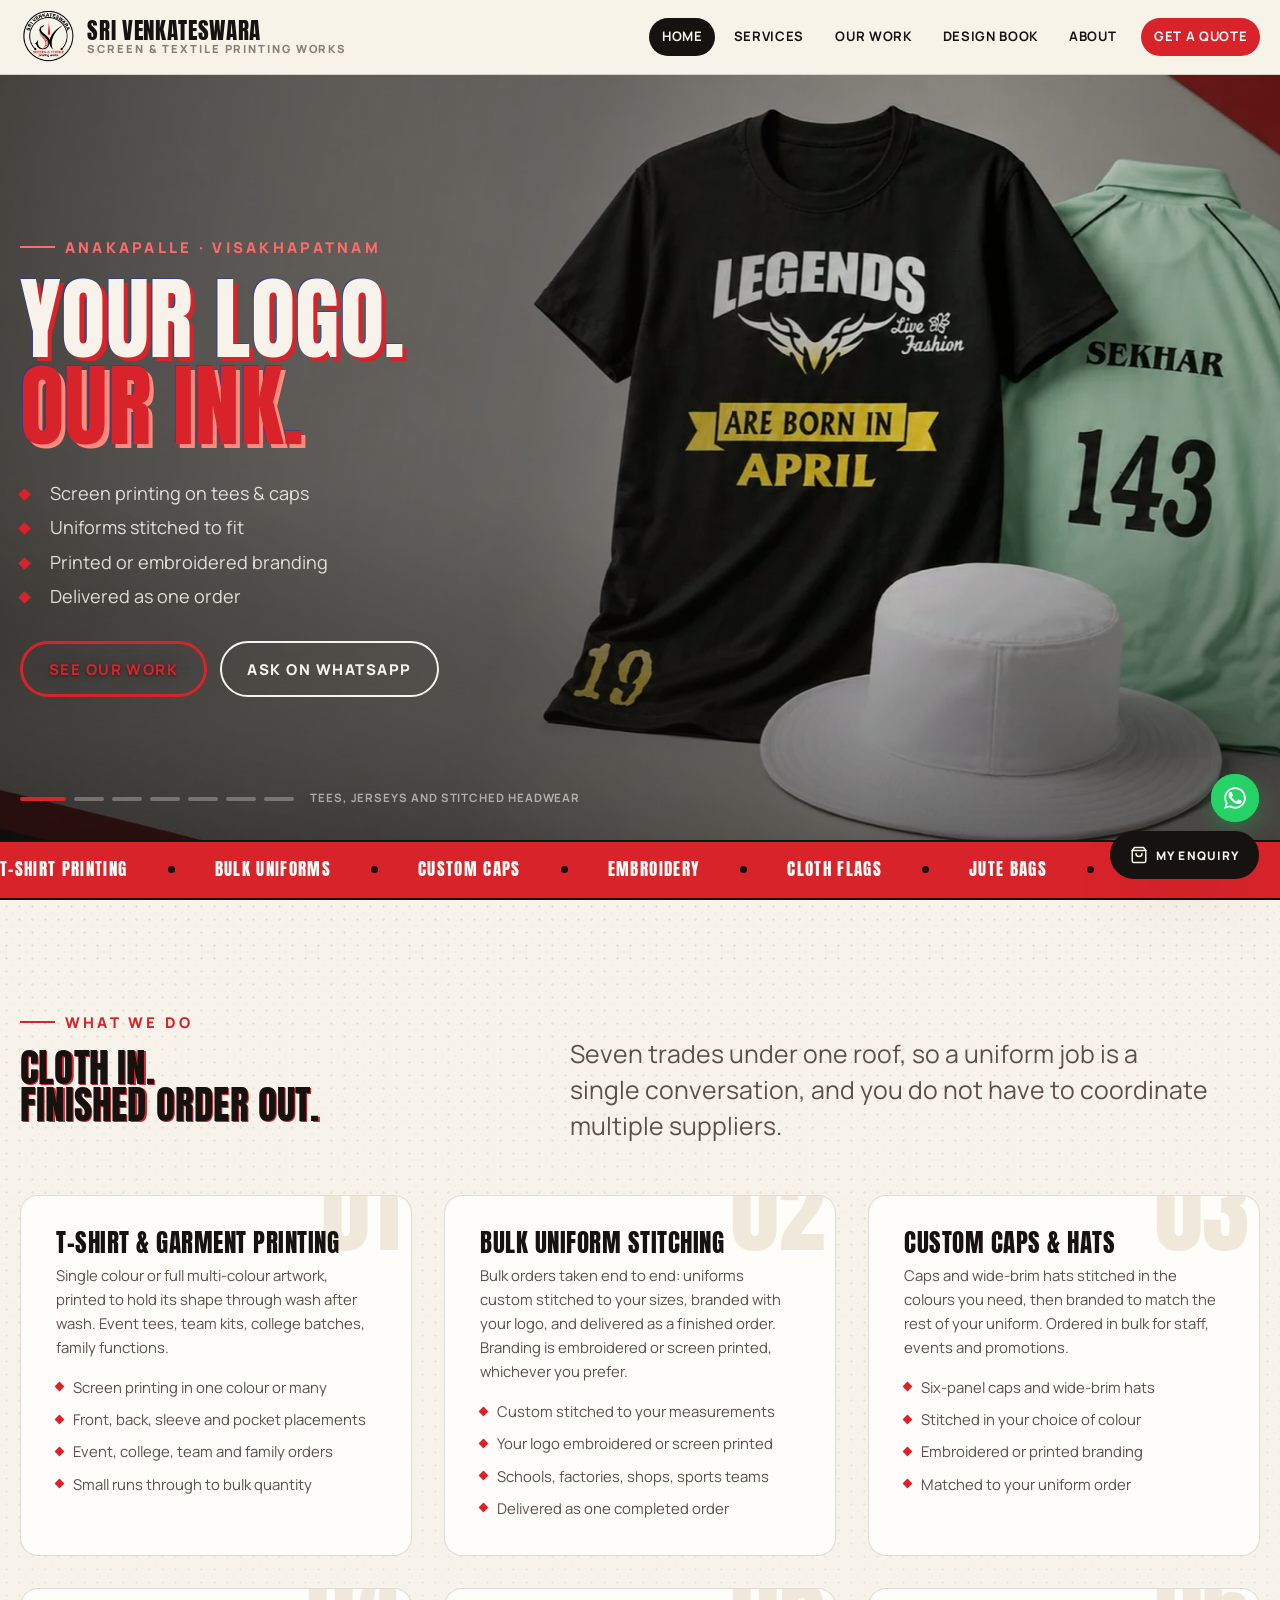
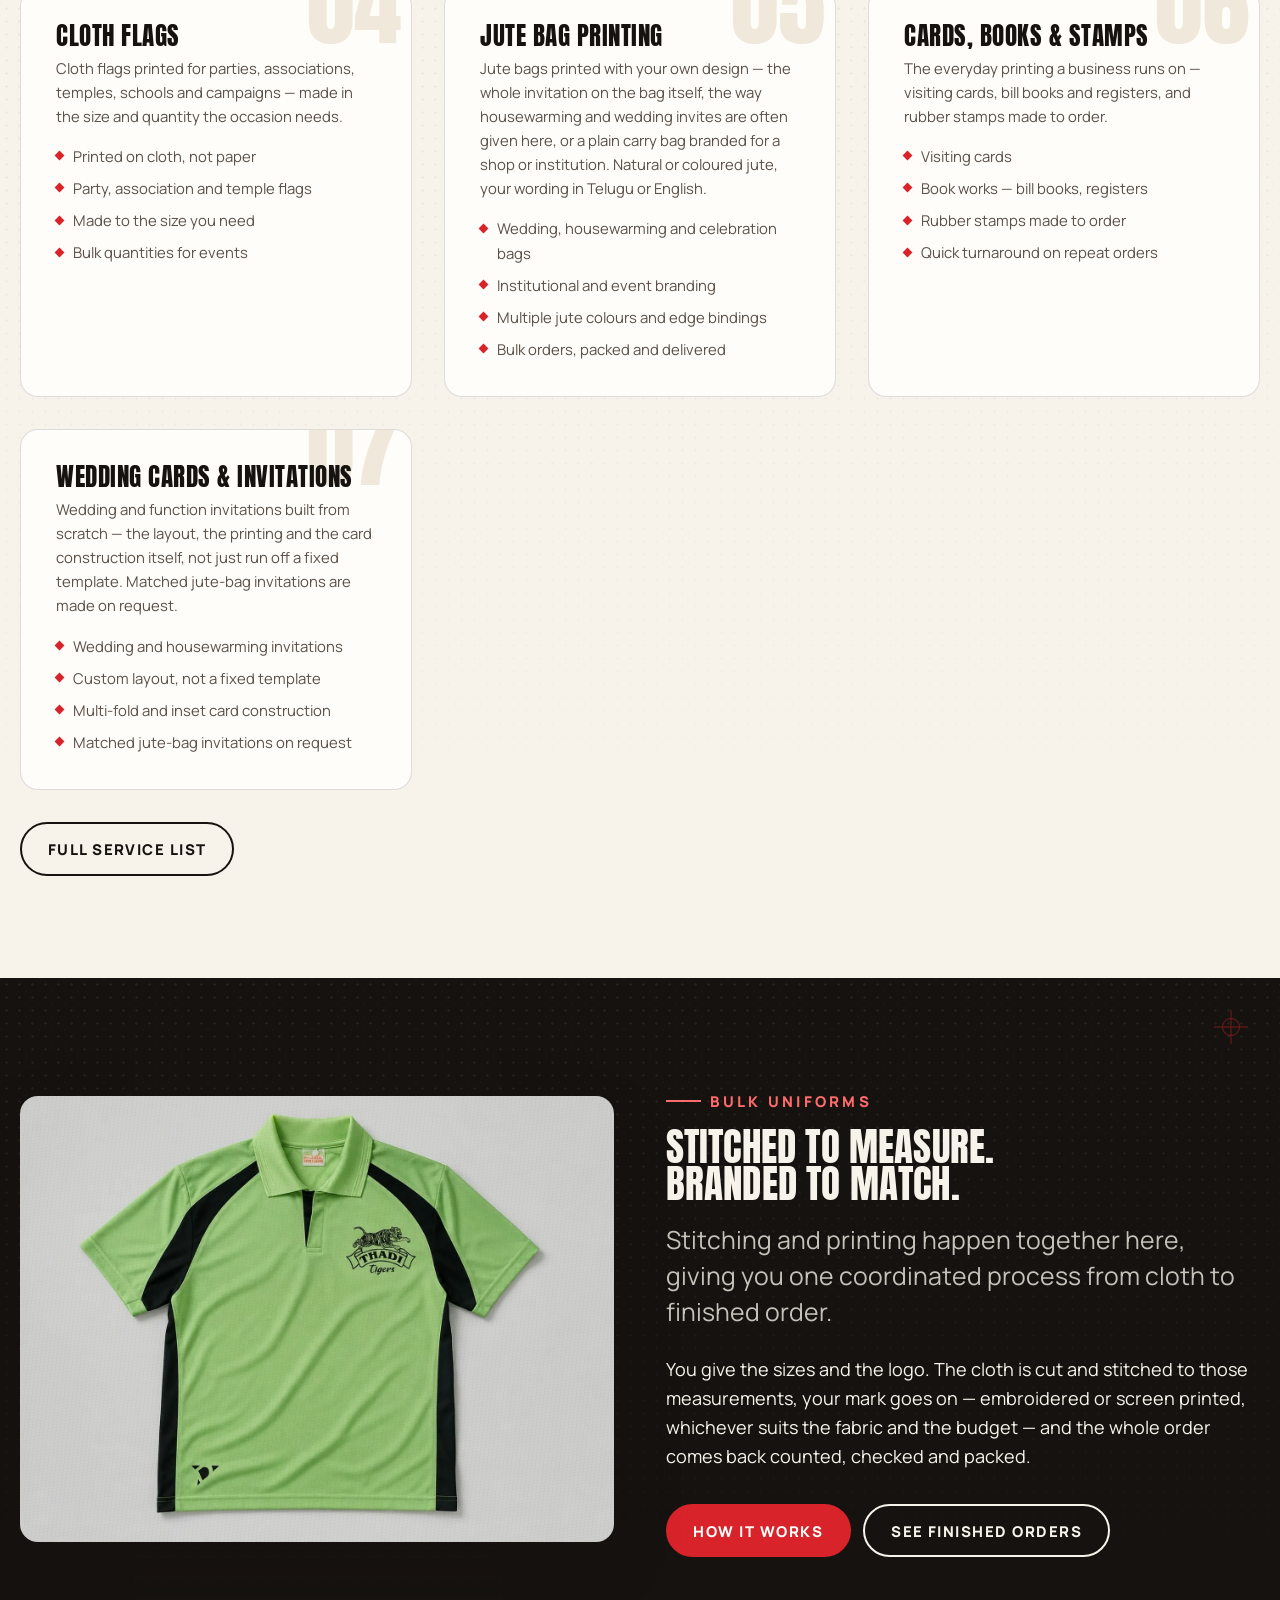
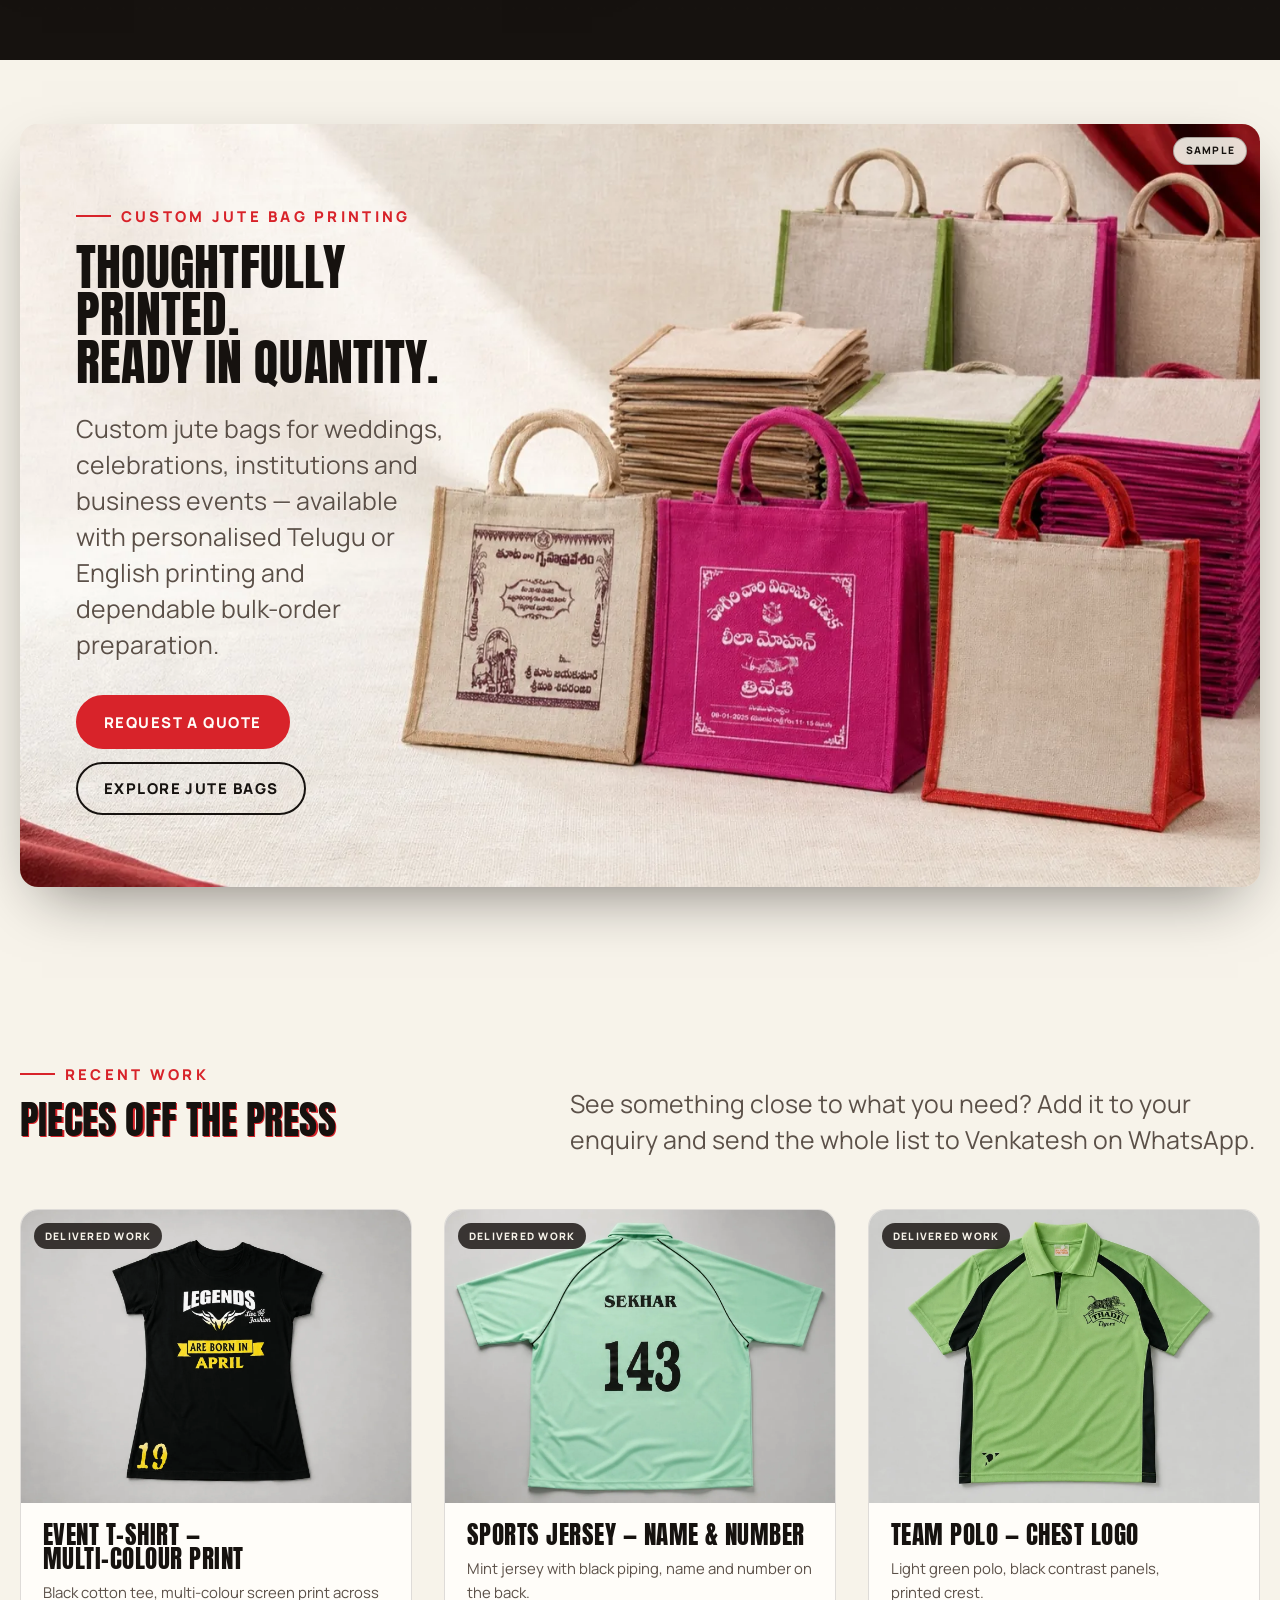
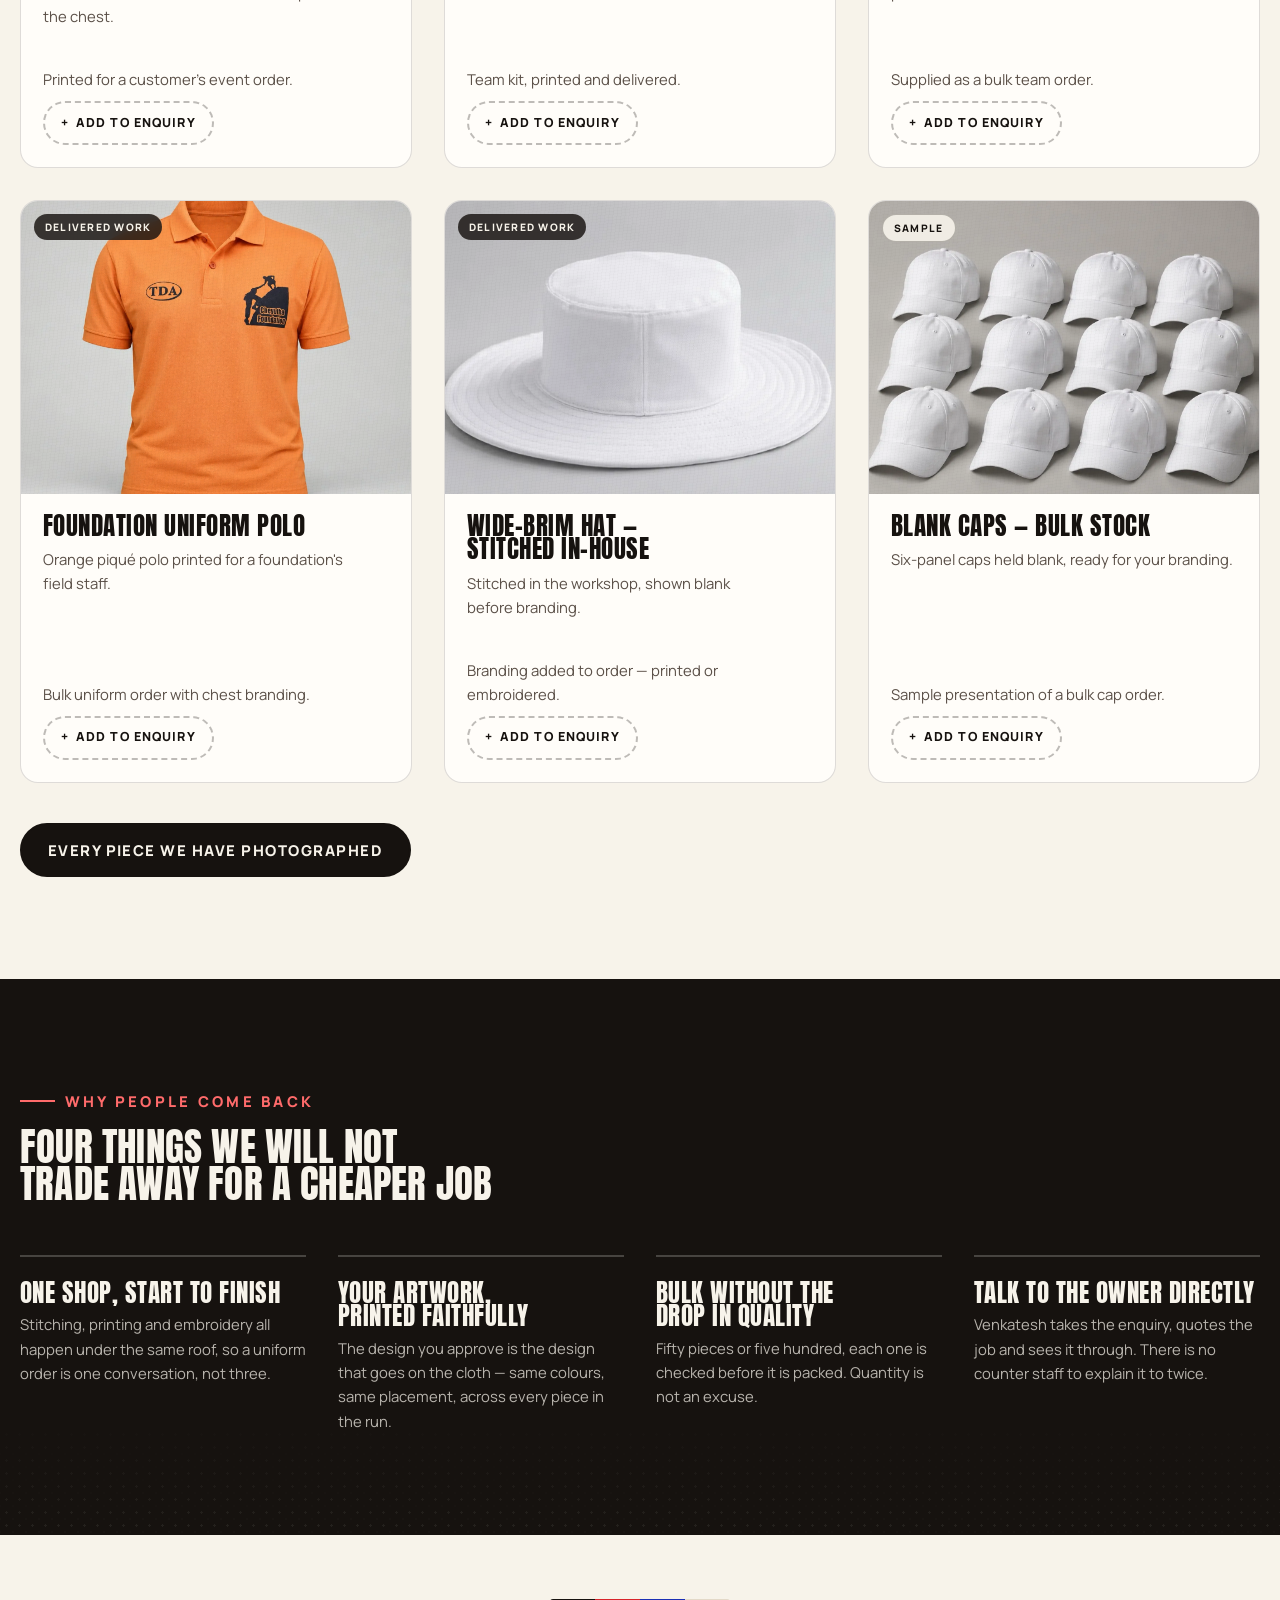
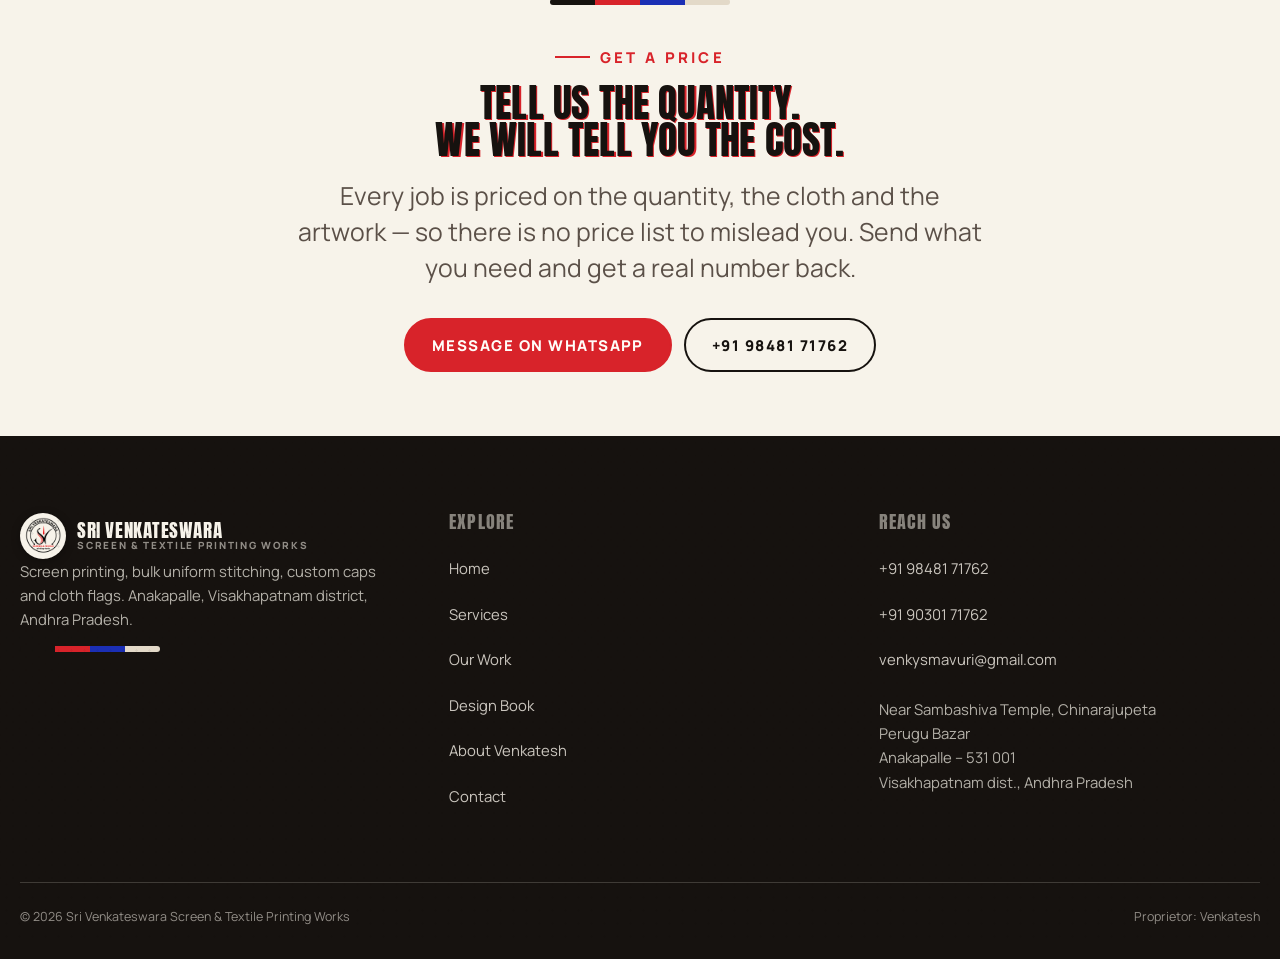
==== commit 0762158f: "site deployment ready" ====
--- a/index.html
+++ b/index.html
@@ -20,7 +20,7 @@
 <link rel="preconnect" href="https://fonts.googleapis.com">
 <link rel="preconnect" href="https://fonts.gstatic.com" crossorigin>
 <link rel="stylesheet" href="https://fonts.googleapis.com/css2?family=Anton&family=Manrope:wght@400;600;700;800&display=swap">
-<link rel="stylesheet" href="assets/css/style.css?v=15">
+<link rel="stylesheet" href="assets/css/style.css?v=16">
 </head>
 <body>
 <a class="skip-link" href="#main">Skip to main content</a>
@@ -319,7 +319,7 @@
   </div>
 </footer>
 
-<script src="assets/js/data.js?v=15"></script>
-<script src="assets/js/site.js?v=15"></script>
+<script src="assets/js/data.js?v=16"></script>
+<script src="assets/js/site.js?v=16"></script>
 </body>
 </html>
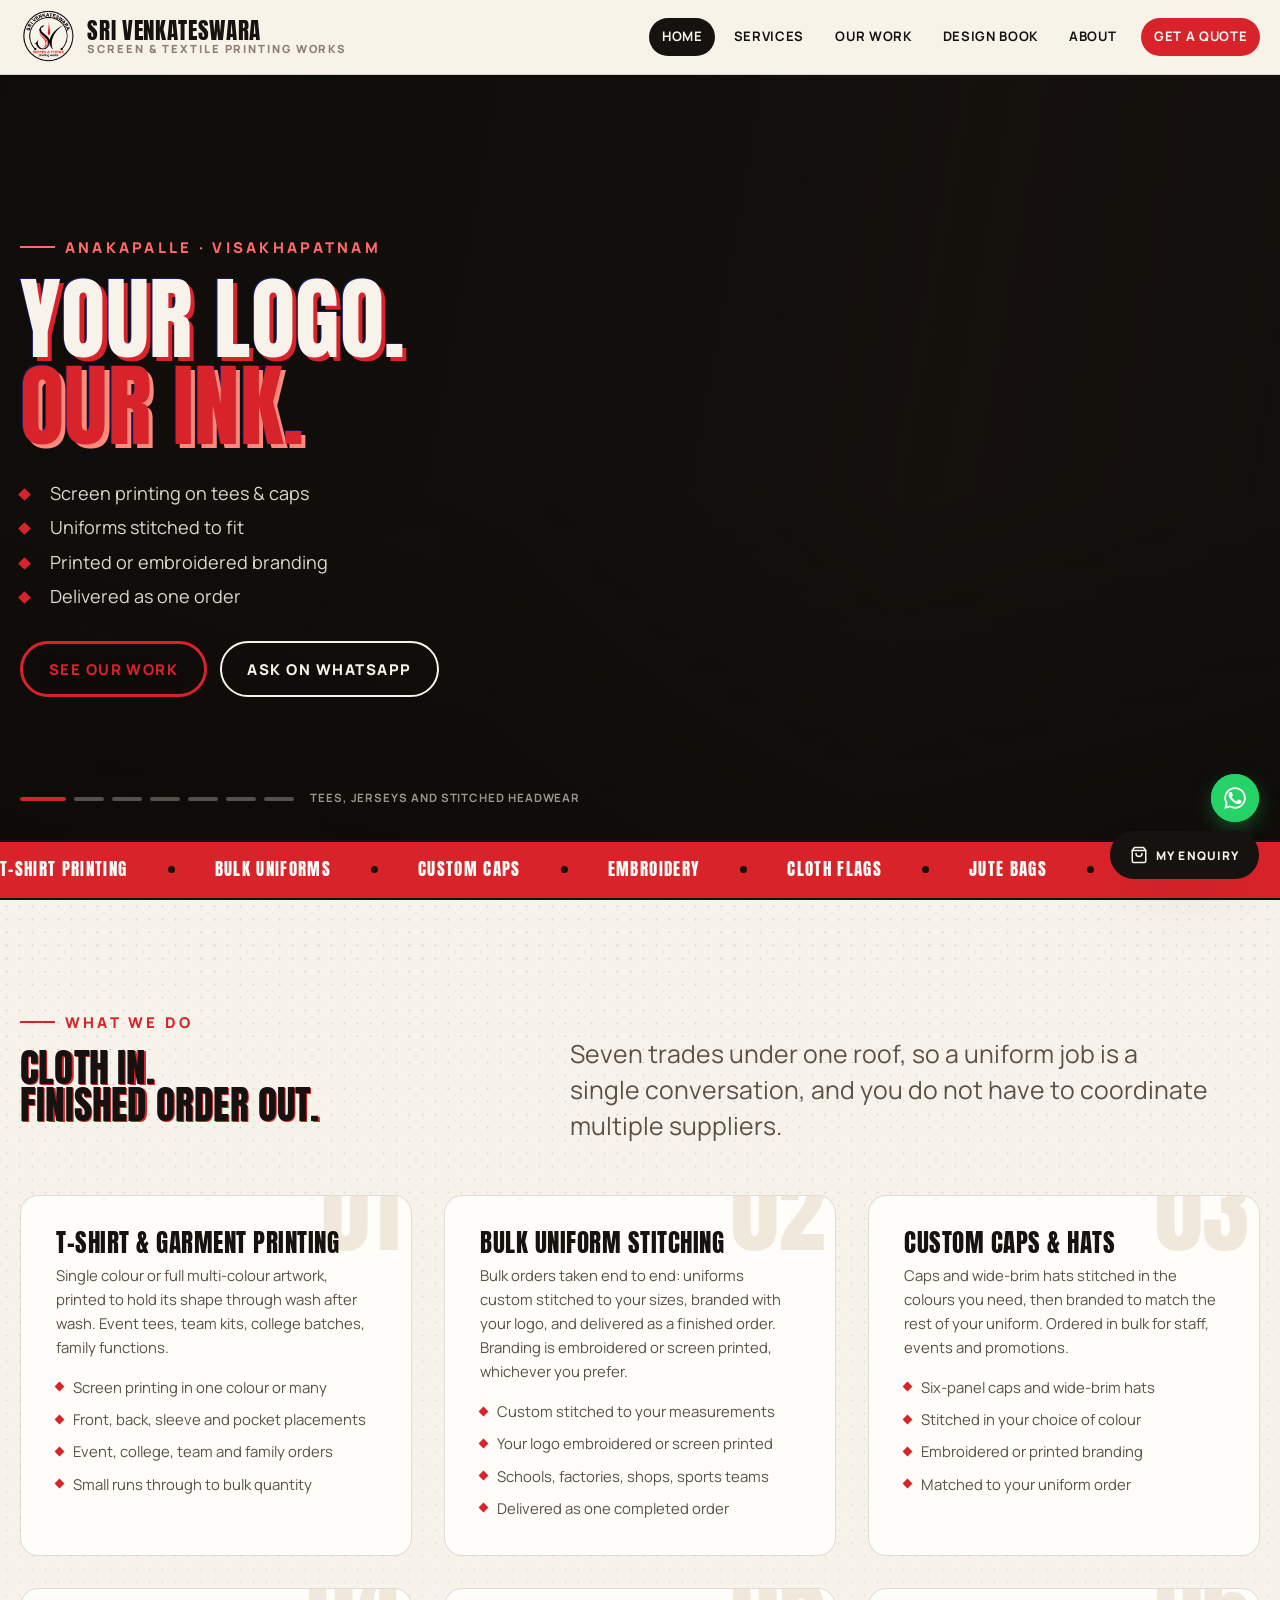
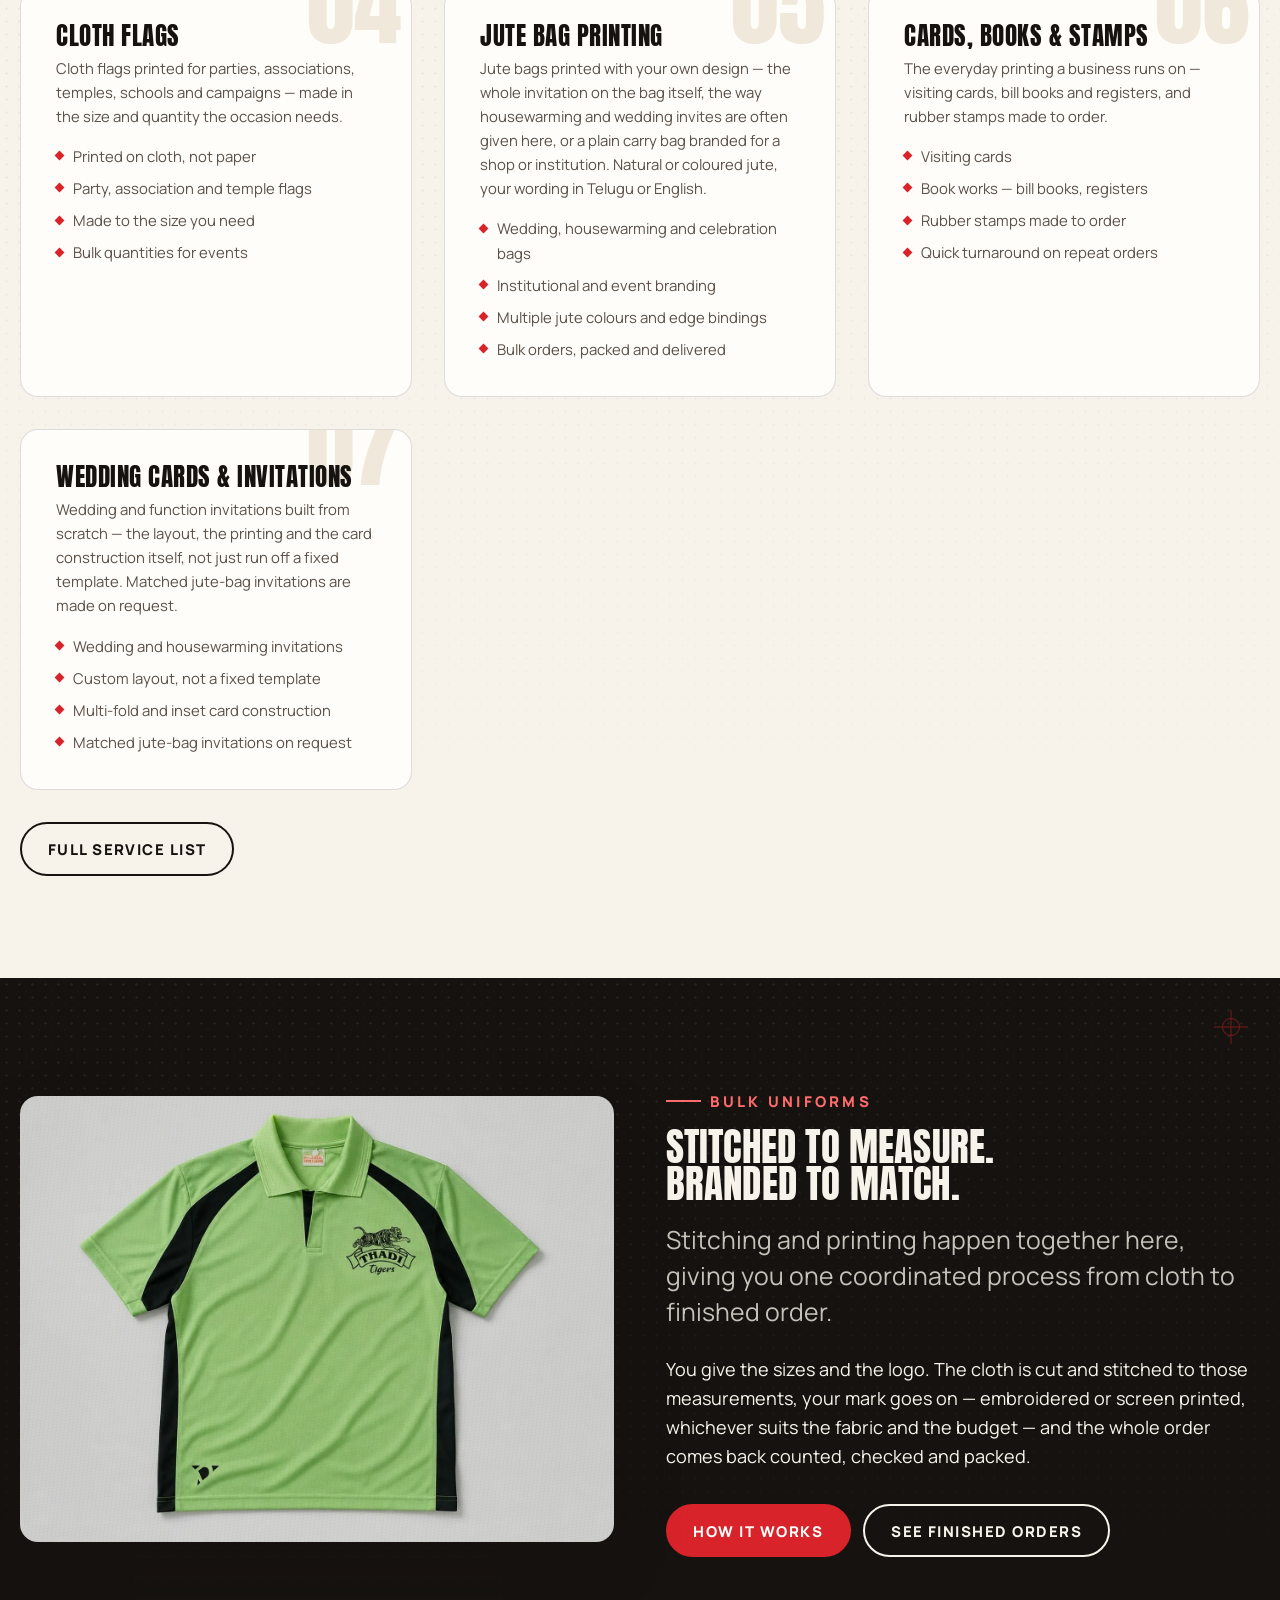
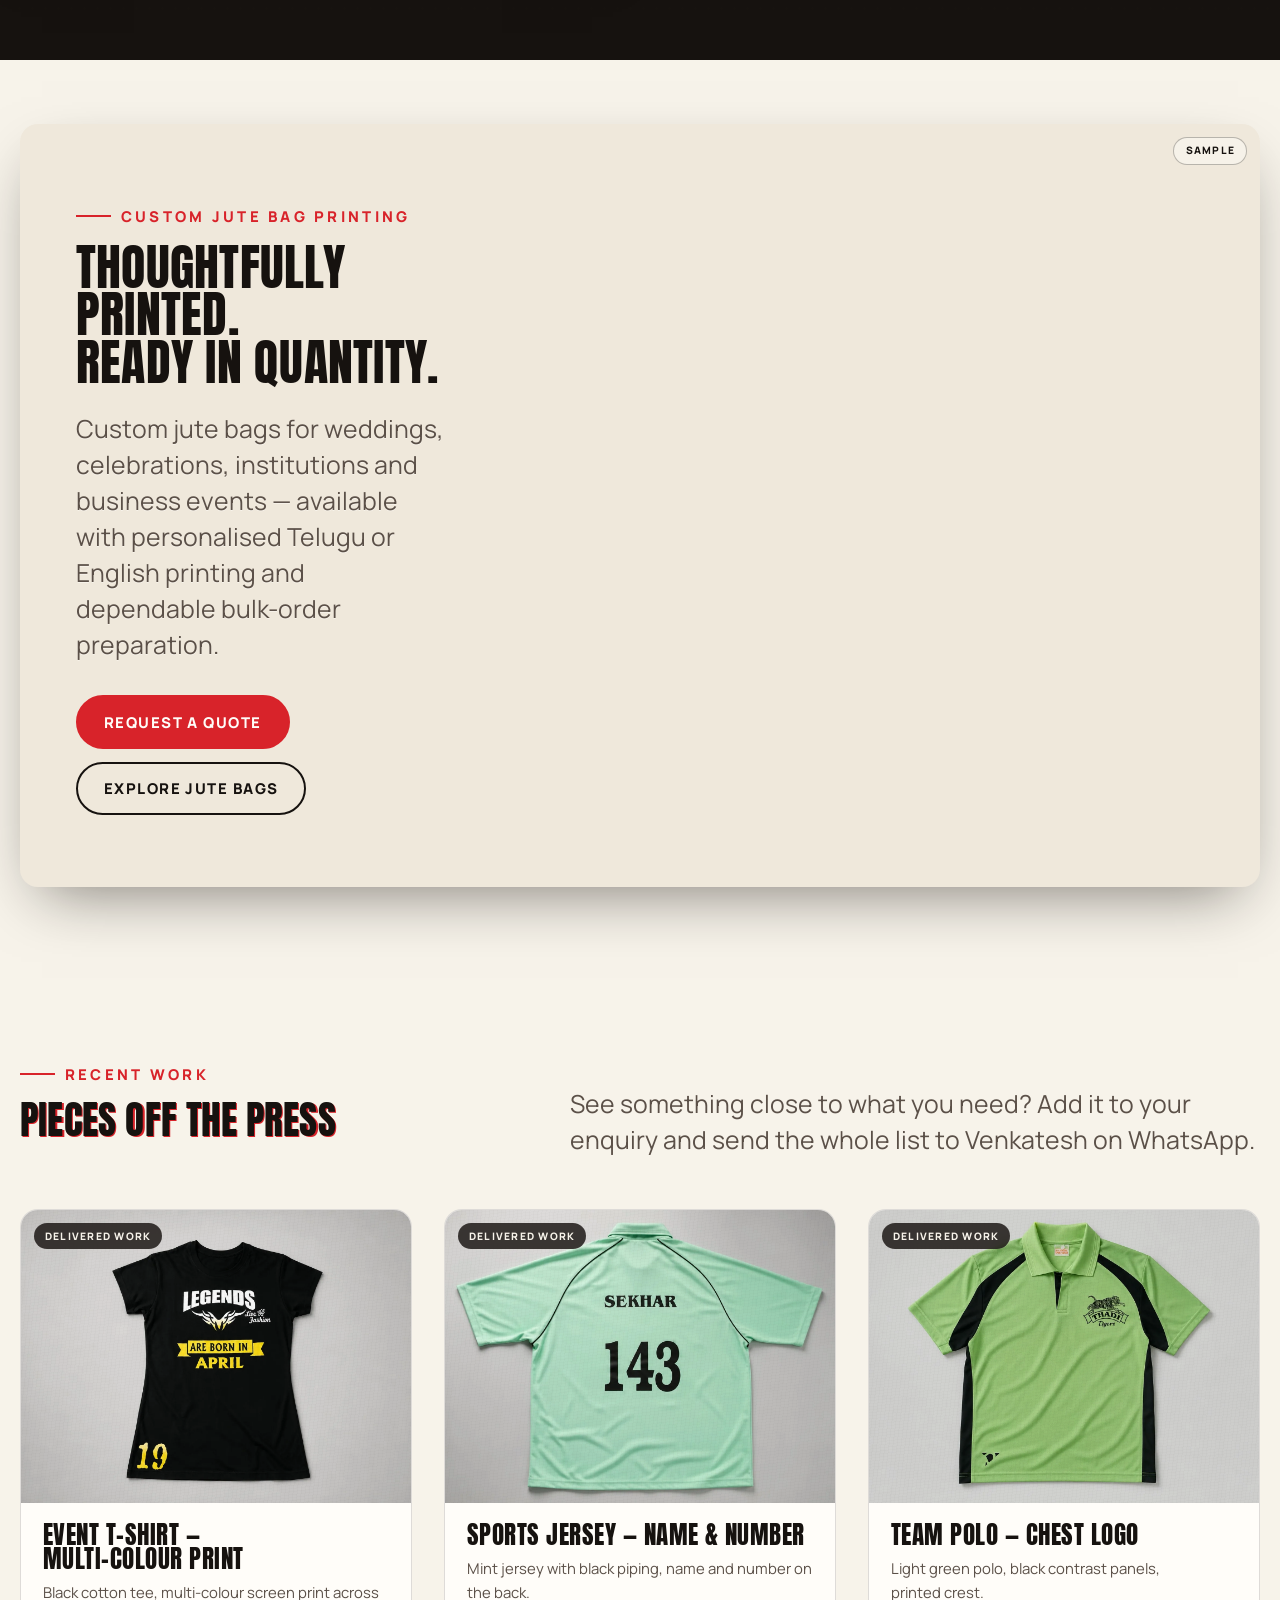
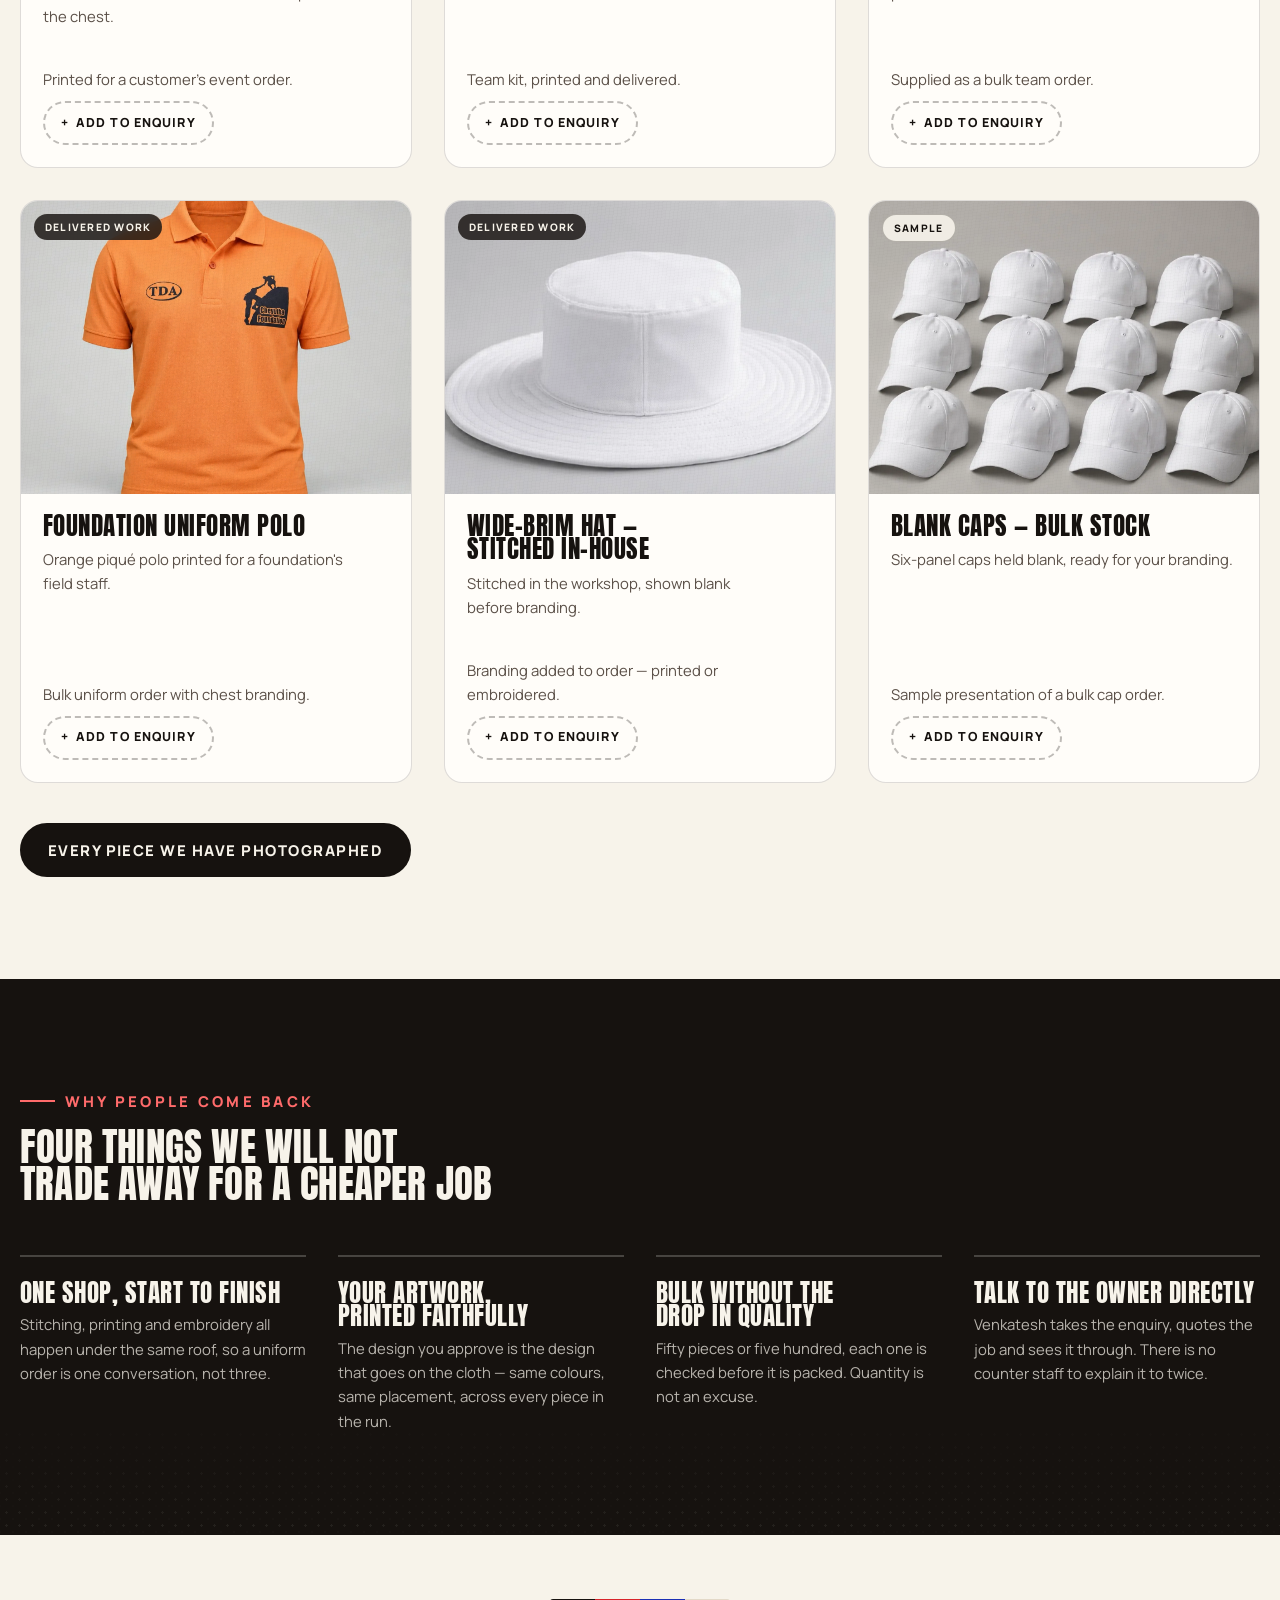
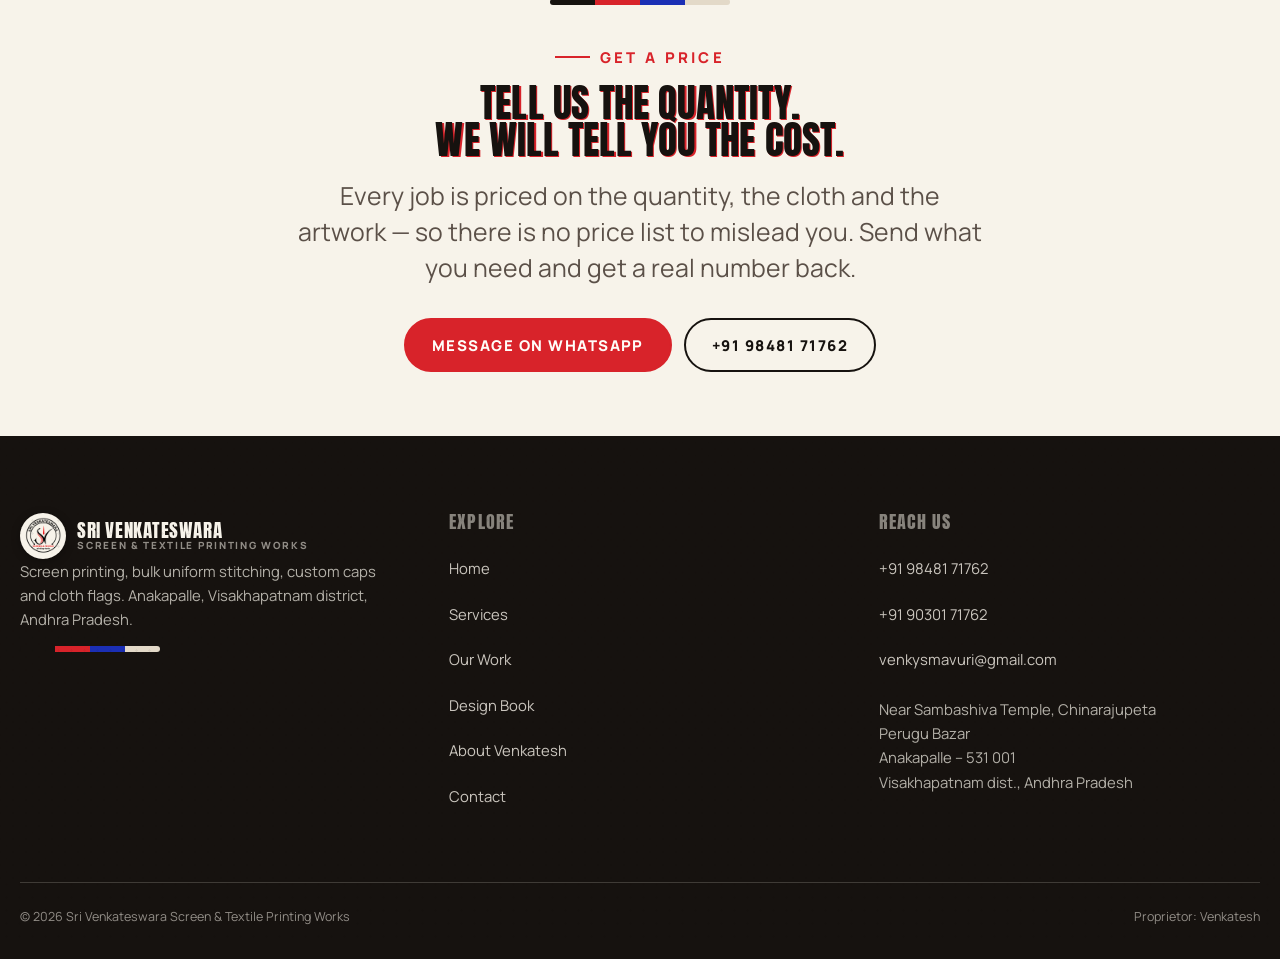
==== commit b488a1cf: "latest" ====
--- a/index.html
+++ b/index.html
@@ -20,7 +20,7 @@
 <link rel="preconnect" href="https://fonts.googleapis.com">
 <link rel="preconnect" href="https://fonts.gstatic.com" crossorigin>
 <link rel="stylesheet" href="https://fonts.googleapis.com/css2?family=Anton&family=Manrope:wght@400;600;700;800&display=swap">
-<link rel="stylesheet" href="assets/css/style.css?v=16">
+<link rel="stylesheet" href="assets/css/style.css?v=17">
 </head>
 <body>
 <a class="skip-link" href="#main">Skip to main content</a>
@@ -319,7 +319,7 @@
   </div>
 </footer>
 
-<script src="assets/js/data.js?v=16"></script>
-<script src="assets/js/site.js?v=16"></script>
+<script src="assets/js/data.js?v=17"></script>
+<script src="assets/js/site.js?v=17"></script>
 </body>
 </html>
